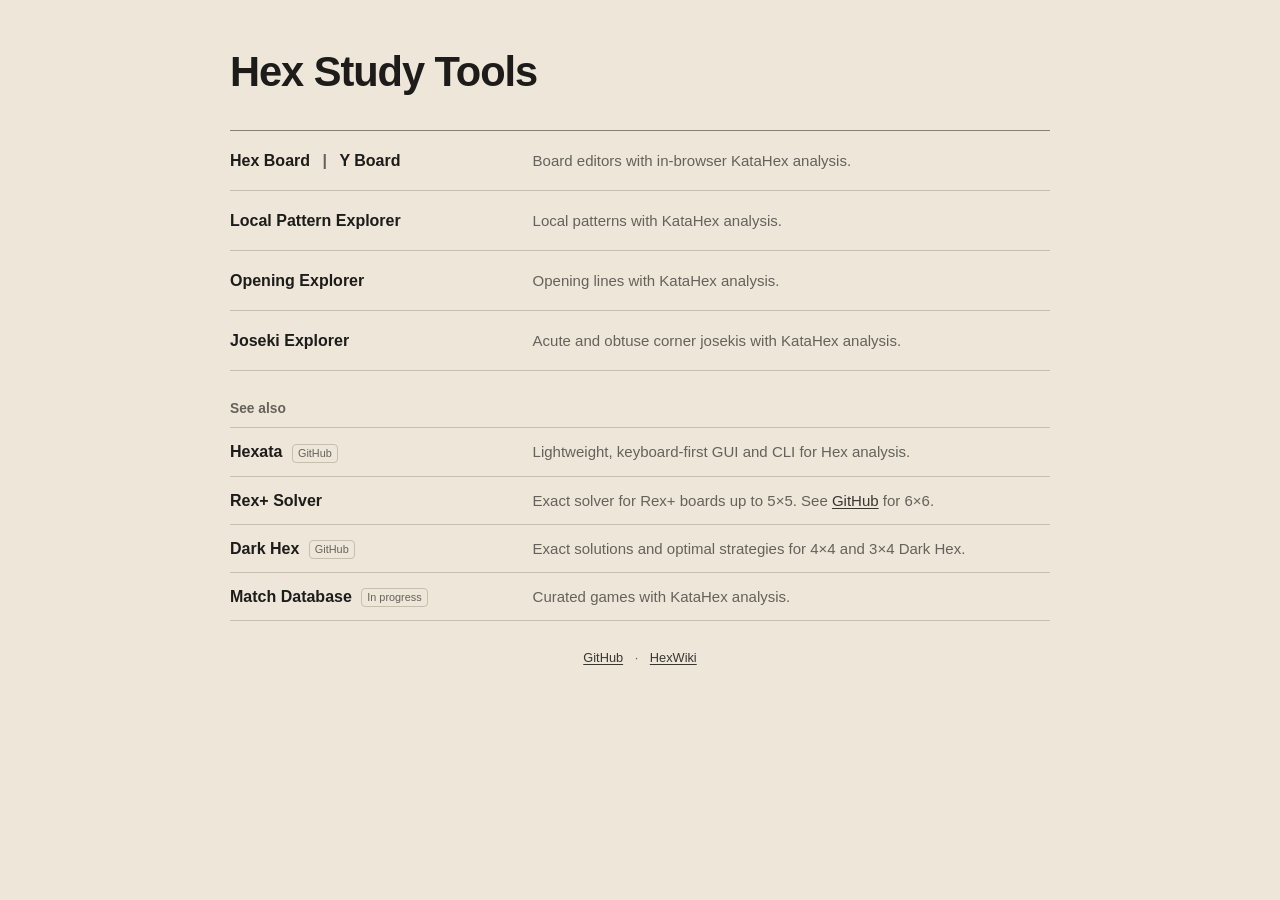
==== docs/index.html @ 9a010f02 "Initial commit" ====
<!doctype html>
<html lang="en">
  <head>
    <meta charset="utf-8">
    <meta name="viewport" content="width=device-width, initial-scale=1">
    <title>Hex Study Tools</title>
    <link rel="icon" href="./favicon.svg" type="image/svg+xml">
    <link rel="stylesheet" href="./styles.css">
  </head>
  <body>
    <main class="page home-page">
      <header class="hero home-hero">
        <h1>Hex Study Tools</h1>
      </header>

      <section class="landing-grid" aria-label="Tools">
        <article class="landing-row">
          <h2 class="editor-inline-links">
            <a href="./hex.html">Hex Board</a>
            <span class="inline-sep" aria-hidden="true">|</span>
            <a href="./y.html">Y Board</a>
          </h2>
          <p class="support-copy">Board editors with in-browser KataHex analysis.</p>
        </article>
        <article class="landing-row">
          <h2><a href="./patterns.html">Local Pattern Explorer</a></h2>
          <p class="support-copy">
            Local patterns with KataHex analysis.
          </p>
        </article>
        <article class="landing-row">
          <h2><a href="./openings.html">Opening Explorer</a></h2>
          <p class="support-copy">
            Opening lines with KataHex analysis.
          </p>
        </article>
        <article class="landing-row">
          <h2><a href="./joseki.html">Joseki Explorer</a></h2>
          <p class="support-copy">
            Acute and obtuse corner josekis with KataHex analysis.
          </p>
        </article>
      </section>

      <aside class="home-related" aria-labelledby="see-also-title">
        <h2 id="see-also-title">See also</h2>
        <article class="landing-row">
          <h3><a href="https://github.com/hexanna1/hexata">Hexata <span class="link-tag">GitHub</span></a></h3>
          <p class="support-copy">
            Lightweight, keyboard-first GUI and CLI for Hex analysis.
          </p>
        </article>
        <article class="landing-row">
          <h3><a href="./rexplus.html">Rex+ Solver</a></h3>
          <p class="support-copy">
            Exact solver for Rex+ boards up to 5×5. See
            <a href="https://github.com/hexanna1/rexplus">GitHub</a> for 6×6.
          </p>
        </article>
        <article class="landing-row">
          <h3><a href="https://github.com/hexanna1/dark-hex">Dark Hex <span class="link-tag">GitHub</span></a></h3>
          <p class="support-copy">
            Exact solutions and optimal strategies for 4×4 and 3×4 Dark Hex.
          </p>
        </article>
        <article class="landing-row">
          <h3><a href="./matches.html">Match Database <span class="link-tag">In progress</span></a></h3>
          <p class="support-copy">
            Curated games with KataHex analysis.
          </p>
        </article>
      </aside>

      <footer class="page-footer">
        <a href="https://github.com/hexanna1">GitHub</a>
        <span class="footer-sep" aria-hidden="true">·</span>
        <a href="https://www.hexwiki.net/index.php/User:Hexanna">HexWiki</a>
      </footer>
    </main>
    <script type="module" src="https://static.cloudflareinsights.com/beacon.min.js" data-cf-beacon='{"token": "e1156a581aca4e9bb358a3655fc3714b"}'></script>
  </body>
</html>
---- docs/styles.css ----
:root {
  --bg: #ede6d9;
  --surface: #f4eee4;
  --surface-hover: #faf6ee;
  --surface-muted: #e9e2d3;
  --line: #c9beac;
  --line-strong: #8b7f6d;
  --ink: #1d1c1a;
  --muted: #66615a;
  --link: #393632;
  --focus: #5f584e;
  --disabled: #aaa397;
  --font-ui: ui-sans-serif, -apple-system, BlinkMacSystemFont, "Segoe UI", sans-serif;
  --font-mono: "SFMono-Regular", Menlo, Consolas, "Liberation Mono", monospace;
  --red: rgb(220, 60, 60);
  --red-text: rgb(194, 47, 47);
  --blue: rgb(40, 100, 220);
  --blue-text: rgb(35, 85, 195);
  --grid-edge: rgb(182, 182, 182);
  --radius: 2px;
}

* {
  box-sizing: border-box;
}

body {
  margin: 0;
  min-height: 100vh;
  color: var(--ink);
  background: var(--bg);
  font-family: var(--font-ui);
  font-size: 15px;
  line-height: 1.45;
}

a {
  color: var(--link);
  text-underline-offset: 0.16em;
}

a:hover {
  color: var(--ink);
}

code,
input,
.move-list,
.study-nav,
.match-select {
  font-family: var(--font-mono);
}

.page {
  width: min(1180px, calc(100% - 32px));
  margin: 0 auto;
  padding: 18px 0 24px;
}

.home-page {
  width: min(820px, calc(100% - 32px));
}

.home-page .page-footer {
  padding-top: 0;
  border-top: 0;
}

.page-footer {
  margin-top: 14px;
  padding-top: 10px;
  border-top: 1px solid var(--line);
  text-align: center;
  color: var(--muted);
  font-size: 0.8rem;
}

.footer-sep {
  margin: 0 8px;
  color: var(--muted);
}

.hero {
  display: flex;
  align-items: baseline;
  gap: 10px;
  margin-bottom: 14px;
  padding-bottom: 10px;
  border-bottom: 1px solid var(--line-strong);
}

.hero h1 {
  margin: 0;
  font-size: 1.2rem;
  font-weight: 600;
  line-height: 1.2;
  letter-spacing: -0.01em;
}

.site-mark {
  color: var(--muted);
  font-family: var(--font-mono);
  font-size: 0.7rem;
  font-weight: 700;
  letter-spacing: 0.09em;
  text-decoration: none;
  text-transform: uppercase;
}

.site-mark:hover {
  color: var(--ink);
}

.header-sep {
  color: var(--line-strong);
}

.home-hero {
  display: block;
  padding: 32px 0 22px;
  border-bottom: 0;
}

.home-hero h1 {
  font-size: clamp(2rem, 4.5vw, 2.6rem);
  font-weight: 600;
  line-height: 1.05;
  letter-spacing: -0.025em;
}

.layout {
  display: grid;
  grid-template-columns: minmax(0, 1.58fr) minmax(280px, 0.74fr);
  gap: 0;
  align-items: stretch;
}

.landing-grid {
  display: grid;
  grid-template-columns: 1fr;
  gap: 0;
  border-top: 1px solid var(--line-strong);
}

.home-related {
  margin: 28px 0;
  color: var(--muted);
}

.home-related h2 {
  margin: 0 0 8px;
  font-size: 0.86rem;
  font-weight: 600;
}

.home-related .landing-row {
  padding: 12px 0;
}

.home-related .landing-row:first-of-type {
  border-top: 1px solid var(--line);
}

.landing-row {
  display: grid;
  grid-template-columns: minmax(180px, 0.7fr) minmax(0, 1.3fr);
  gap: 24px;
  align-items: baseline;
  padding: 18px 0;
  border-bottom: 1px solid var(--line);
}

.landing-row h2,
.landing-row h3 {
  margin: 0;
  font-size: 1rem;
  font-weight: 600;
}

.landing-row h2 a,
.landing-row h3 a {
  color: var(--ink);
  text-decoration: none;
}

.landing-row h2 a:hover,
.landing-row h3 a:hover {
  color: var(--link);
  text-decoration: underline;
}

.landing-row .support-copy {
  margin: 0;
}

.link-tag {
  display: inline-block;
  margin-left: 5px;
  padding: 1px 5px;
  border: 1px solid var(--line);
  border-radius: 4px;
  color: var(--muted);
  font-size: 0.68rem;
  font-weight: 400;
  line-height: 1.4;
  vertical-align: middle;
  white-space: nowrap;
}

.editor-inline-links a {
  display: inline-block;
}

.inline-sep {
  margin: 0 8px;
  color: var(--muted);
}

.board-panel {
  position: relative;
  padding: 0 18px 16px 0;
}

.board-topbar {
  display: flex;
  flex-wrap: wrap;
  justify-content: space-between;
  align-items: center;
  gap: 16px;
  min-height: 45px;
  margin: 0 0 8px;
  padding: 6px 10px 6px 12px;
  border-top: 1px solid var(--line-strong);
  border-bottom: 1px solid var(--line-strong);
  background: var(--surface-muted);
}

.board-controls {
  display: flex;
  flex-wrap: wrap;
  justify-content: flex-end;
  align-items: center;
  gap: 6px;
  margin-left: auto;
}

.analysis-controls {
  display: flex;
  align-items: center;
  gap: 6px;
  margin-left: 8px;
  padding-left: 12px;
  border-left: 1px solid var(--line-strong);
}

.analysis-model-choice {
  max-width: 120px;
  border: 1px solid var(--line-strong);
  border-radius: var(--radius);
  padding: 6px;
  background: var(--surface);
  color: var(--ink);
  font: inherit;
  font-size: 0.82rem;
}

.board-analysis-stage {
  position: relative;
}

.board-analysis-readout {
  position: absolute;
  top: 8px;
  right: 8px;
  max-width: 38%;
  pointer-events: none;
  text-align: right;
}

.y-page .board-analysis-readout {
  top: auto;
  bottom: 8px;
}

.analysis-metrics {
  display: flex;
  flex-direction: column;
  align-items: flex-end;
}

.analysis-settings p,
.board-analysis-readout p {
  margin: 0 0 4px;
  margin-left: auto;
  width: max-content;
  max-width: 100%;
  color: var(--muted);
  font-size: 0.76rem;
  line-height: 1.3;
}

.board-analysis-readout p:empty {
  display: none;
}

.analysis-settings {
  display: flex;
  margin-top: 6px;
  flex-direction: row;
  flex-wrap: wrap;
  align-items: center;
  justify-content: flex-end;
  gap: 6px;
}

.analysis-settings p {
  margin: 0;
}

.analysis-control {
  display: inline-flex;
  align-items: center;
  justify-content: center;
  min-height: 30px;
  padding: 3px 6px;
  border: 0;
  border-radius: 0;
  background: transparent;
  color: var(--link);
  font: inherit;
  font-size: 0.88rem;
  line-height: 1.35;
}

.analysis-control:not(:disabled):hover,
.analysis-control:not(:disabled):focus-visible,
.analysis-control:not(:disabled).is-holding {
  background: var(--surface-muted);
}

#analysis-batch {
  min-width: 52px;
}

.analysis-noise-step {
  min-width: 30px;
  font-family: var(--font-mono);
  touch-action: none;
  -webkit-touch-callout: none;
  -webkit-user-select: none;
  user-select: none;
}

.analysis-control[aria-pressed]::before {
  flex: none;
  width: 8px;
  height: 8px;
  margin-right: 5px;
  border: 1px solid currentColor;
  border-radius: 50%;
  content: "";
}

.analysis-control[aria-pressed="true"]::before {
  background: currentColor;
}

.detail-panel {
  min-width: 0;
  padding: 2px 0 0 18px;
  border-left: 1px solid var(--line-strong);
  display: grid;
  align-content: start;
  gap: 20px;
}

.button-row,
.input-row {
  display: flex;
  gap: 10px;
}

.input-row {
  align-items: center;
  margin-bottom: 8px;
}

.board {
  width: 100%;
  min-height: 560px;
  display: block;
  user-select: none;
}

.joseki-board {
  min-height: 620px;
}

.study-board-wide.y-board,
.study-board-wide.hex-board {
  height: clamp(520px, 68vh, 720px);
  min-height: 520px;
  aspect-ratio: auto;
}

.study-board-wide .cell-text {
  font-size: var(--study-cell-font-size, 12px);
}

.study-board-wide .cell-stack-text {
  font-size: var(--study-stack-font-size, 12px);
}

.study-board-wide .coord-text {
  font-size: var(--study-coord-font-size, 13px);
}

button {
  border: 1px solid var(--line-strong);
  background: var(--surface);
  color: var(--ink);
  border-radius: var(--radius);
  padding: 8px 11px;
  font: inherit;
  font-size: 0.8rem;
  font-weight: 600;
  line-height: 1.2;
  cursor: pointer;
  transition: background-color 100ms ease, border-color 100ms ease, color 100ms ease;
}

button:where(:not(:disabled):not([aria-disabled="true"])):hover {
  background: var(--surface-hover);
  border-color: var(--line-strong);
}

button:disabled {
  cursor: default;
  opacity: 0.45;
}

.board-reset,
.board-end-turn,
.board-random {
  padding: 6px 9px;
}

.board-end-turn[aria-disabled="true"] {
  cursor: default;
  opacity: 0.45;
}

.board-end-turn:not([aria-disabled="true"]) {
  border-color: var(--ink);
  background: var(--ink);
  color: var(--surface);
}

.board-end-turn:not([aria-disabled="true"]):hover {
  border-color: var(--ink);
  background: var(--link);
}

.mode-toggle {
  display: flex;
  gap: 0;
  padding: 0;
  border: 1px solid var(--line-strong);
  border-radius: var(--radius);
  background: var(--surface);
  overflow: hidden;
}

.mode-btn {
  margin: 0;
  padding: 6px 8px;
  border: 0;
  border-right: 1px solid var(--line);
  border-radius: 0;
  background: transparent;
}

.mode-btn:last-of-type {
  border-right: 0;
}

.mode-btn:focus-visible {
  outline-offset: -2px;
}

.mode-btn-compact {
  min-width: 30px;
}

.mode-btn-wide {
  min-width: 64px;
}

.mode-btn.is-active {
  background: var(--ink);
  color: var(--surface);
}

.mode-btn:hover {
  background: var(--surface-muted);
}

.mode-btn.is-active:hover {
  background: var(--ink);
}

.mode-btn.is-active:focus-visible {
  outline-color: var(--surface);
}

.button-row > button.is-active {
  border-color: var(--ink);
  background: var(--ink);
  color: var(--surface);
}

.turn-indicator {
  display: flex;
  align-items: center;
  gap: 7px;
  margin: 0;
  color: var(--ink);
  font-size: 0.8rem;
  font-weight: 600;
}

.turn-indicator::before {
  width: 9px;
  height: 9px;
  border: 1px solid rgba(0, 0, 0, 0.18);
  border-radius: 50%;
  background: var(--line-strong);
  content: "";
}

.turn-indicator.turn-red::before {
  background: var(--red);
}

.turn-indicator.turn-blue::before {
  background: var(--blue);
}

input {
  flex: 1;
  min-width: 0;
  border-radius: var(--radius);
  border: 1px solid var(--line-strong);
  padding: 9px 10px;
  background: var(--surface);
  color: var(--ink);
  font-size: 0.88rem;
}

input:focus-visible,
select:focus-visible,
button:not([aria-disabled="true"]):focus-visible,
a:focus-visible {
  outline: 2px solid var(--focus);
  outline-offset: 2px;
}

.board-size-input {
  flex: 0 0 46px;
  width: 46px;
  text-align: center;
}

.board-size-stepper {
  display: flex;
  align-items: center;
  gap: 6px;
  touch-action: manipulation;
  -webkit-touch-callout: none;
  user-select: none;
}

.field-label {
  display: block;
  margin-bottom: 8px;
  color: var(--muted);
  font-size: 0.82rem;
  font-weight: 600;
}

.detail-section {
  min-width: 0;
  padding: 0 0 20px;
  background: transparent;
  border: 0;
  border-bottom: 1px solid var(--line);
}

.detail-section:last-child {
  border-bottom: 0;
}

.info-section .support-copy {
  font-size: 0.86rem;
  line-height: 1.45;
}

.symmetry-section h2 {
  margin: 0 0 12px;
}

.symmetry-grid {
  display: flex;
  flex-wrap: wrap;
  gap: 6px;
}

.symmetry-btn {
  min-width: 34px;
  padding: 8px 8px;
  font-size: 0.82rem;
}

.detail-section h2 {
  margin: 0 0 8px;
  font-size: 0.86rem;
  font-weight: 600;
}

.detail-inline-row {
  display: flex;
  align-items: center;
  gap: 12px;
}

.detail-inline-row + .detail-inline-row,
.input-row + .detail-inline-row,
.detail-inline-row + .move-list,
.detail-inline-row + .move-list-nav-stack {
  margin-top: 14px;
}

.detail-inline-row > h2 {
  margin: 0;
  flex: 0 0 auto;
}

.detail-inline-row > .button-row {
  flex-wrap: wrap;
}

.opening-size-buttons > button {
  min-width: 34px;
  padding: 8px 8px;
  font-size: 0.82rem;
}

.canonical-row > .copyable-code {
  flex: 1;
  min-width: 0;
}

.canonical-row > .line-load-row {
  flex: 1;
  min-width: 0;
}

.line-load-row {
  display: flex;
  align-items: center;
  gap: 8px;
  min-width: 0;
}

.line-input {
  padding: 10px 12px;
  line-height: 1.35;
}

.line-load-btn {
  flex: 0 0 auto;
  padding: 10px 12px;
}

.canonical-stack {
  display: grid;
  gap: 8px;
}

.joseki-nav {
  gap: 8px;
}

.copyable-code {
  position: relative;
  display: block;
  width: 100%;
  padding: 10px 88px 10px 12px;
  border-radius: var(--radius);
  border: 1px solid var(--line-strong);
  background: var(--surface);
  text-align: left;
  white-space: nowrap;
  overflow: hidden;
  text-overflow: ellipsis;
  font-size: 0.86rem;
  line-height: 1.35;
  cursor: pointer;
  font-family: var(--font-mono);
}

.copyable-code::after {
  position: absolute;
  top: 50%;
  right: 10px;
  padding-left: 10px;
  border-left: 1px solid var(--line);
  background: var(--surface);
  color: var(--muted);
  content: attr(data-copy-label);
  font-family: var(--font-ui);
  font-size: 0.72rem;
  font-weight: 600;
  pointer-events: none;
  transform: translateY(-50%);
}

.copyable-code:hover {
  border-color: var(--line-strong);
  background: var(--surface-hover);
  color: var(--ink);
}

.copyable-code:hover::after {
  background: var(--surface-hover);
}

.match-game-controls {
  width: 100%;
}

.match-select {
  width: 100%;
  min-width: 0;
  border-radius: var(--radius);
  border: 1px solid var(--line-strong);
  padding: 9px 12px;
  background: var(--surface);
  color: var(--ink);
  font-size: 0.9rem;
}

.match-player-row {
  margin-top: 8px;
  margin-bottom: 2px;
}

.match-player-label {
  font-weight: 700;
}

.match-player-label-red {
  color: var(--red-text);
}

.match-player-label-blue {
  color: var(--blue-text);
}

.match-player-name {
  color: var(--ink);
}

.match-player-sep {
  color: var(--muted);
}

.match-graph-section {
  padding: 8px 8px 6px;
}

.eval-graph-wrap {
  position: relative;
}

.analysis-graph-wrap {
  margin-top: 16px;
}

.analysis-eval-graph {
  display: block;
  width: 100%;
  height: 164px;
  cursor: pointer;
}

.analysis-graph-grid,
.analysis-graph-cursor {
  stroke: rgba(110, 89, 70, 0.3);
  stroke-width: 1;
}

.analysis-graph-cursor {
  stroke: var(--muted);
  stroke-dasharray: 3 4;
}

.board-graph-card {
  position: fixed;
  z-index: 10;
  width: min(230px, calc(100vw - 16px));
  box-sizing: border-box;
  padding: 8px;
  border: 1px solid var(--line);
  border-radius: var(--radius);
  background: rgb(246, 241, 232);
  box-shadow: 0 3px 12px rgba(0, 0, 0, 0.15);
  pointer-events: none;
}

.board-graph-card p {
  margin: 0 0 4px;
  font-size: 0.75rem;
}

.board-graph-card svg {
  display: block;
  width: 100%;
  height: 150px;
}

.eval-graph {
  display: block;
  width: 100%;
  height: 264px;
}

.eval-graph-label,
.eval-graph-axis-label {
  fill: var(--muted);
  font-family: var(--font-mono);
  font-size: 12px;
  pointer-events: none;
}

.eval-graph-hit {
  cursor: pointer;
}

.move-list {
  --move-list-ply-width: 2ch;
  display: grid;
  align-content: start;
  gap: 4px;
  margin-top: 10px;
  padding: 8px 6px 8px 0;
  border-top: 1px solid var(--line);
  border-bottom: 1px solid var(--line);
  min-height: 9.6em;
  max-height: 9.6em;
  overflow: auto;
  font-size: 0.88rem;
  line-height: 1.35;
}

.move-list-nav-stack > .move-list {
  margin-top: 0;
}

.match-player-row + .move-list-nav-stack {
  margin-top: 10px;
}

.y-page .move-list,
.hex-page .move-list {
  min-height: calc((1.35em * 15) + (4px * 14));
  max-height: calc((1.35em * 15) + (4px * 14));
}

@media (min-width: 981px) {
  .y-page .move-list,
  .hex-page .move-list {
    min-height: calc((1.35em * 8) + (4px * 7));
    max-height: calc((1.35em * 8) + (4px * 7));
  }
}

.move-list-row {
  display: grid;
  grid-template-columns: var(--move-list-ply-width) 1fr 1fr;
  column-gap: 10px;
  align-items: baseline;
}

.move-list-branch-row {
  grid-template-columns: var(--move-list-ply-width) minmax(0, 1fr);
  align-items: start;
  min-width: max-content;
}

.move-list-ply {
  color: var(--ink);
  font-weight: 600;
  text-align: right;
  user-select: none;
}

.move-list-move {
  min-width: 0;
}

.move-list-link {
  display: inline-block;
  text-align: left;
  font: inherit;
  cursor: pointer;
  user-select: none;
}

.move-list-link:hover {
  text-decoration: underline;
}

.move-list-link:focus-visible {
  outline: 1px solid var(--link);
  outline-offset: 2px;
}

.move-list-branch-track {
  position: relative;
  display: block;
  min-height: 1.35em;
}

.move-list-branch-cell {
  position: absolute;
  top: 0;
}

.move-list-current {
  font-weight: 700;
  text-decoration: underline;
  text-underline-offset: 2px;
}

.move-list-red {
  color: var(--red-text);
}

.move-list-blue {
  color: var(--blue-text);
}

.move-list-future {
  color: rgb(132, 132, 132);
}

.study-nav {
  display: flex;
  align-items: center;
  justify-content: space-between;
  gap: 8px;
  padding-top: 5px;
  color: var(--muted);
  font-size: 0.88rem;
  line-height: 1.35;
  touch-action: none;
  -webkit-touch-callout: none;
  user-select: none;
}

.study-nav-group {
  display: flex;
  align-items: center;
  gap: 0;
  min-width: 0;
}

.study-nav-secondary-group {
  margin-left: auto;
}

.study-nav-btn {
  appearance: none;
  min-width: 36px;
  min-height: 36px;
  padding: 4px 0;
  border: 0;
  border-radius: 0;
  background: transparent;
  color: var(--link);
  font: inherit;
  line-height: inherit;
  text-align: center;
  cursor: pointer;
  -webkit-touch-callout: none;
  -webkit-user-select: none;
  user-select: none;
}

.move-pass-btn {
  font-family: var(--font-ui);
}

.study-nav-btn:not([aria-disabled="true"]):hover,
.study-nav-btn:not([aria-disabled="true"]):focus-visible,
.study-nav-btn:not([aria-disabled="true"]).is-holding {
  background: var(--surface-muted);
  text-decoration: none;
}

.study-nav-btn:not([aria-disabled="true"]):focus-visible {
  outline: 1px solid var(--focus);
  outline-offset: 2px;
}

.study-nav-btn[aria-disabled="true"] {
  background: transparent;
  color: var(--disabled);
  cursor: default;
  text-decoration: none;
}

.shortcut-hint {
  margin-top: 6px;
}

.shortcut-hint kbd {
  font: inherit;
  padding: 0 2px;
  border-radius: 4px;
  border: 1px solid var(--line);
  background: var(--surface);
  color: inherit;
}

.shortcut-help-link {
  appearance: none;
  border: 0;
  padding: 0;
  background: none;
  color: inherit;
  font: inherit;
  cursor: pointer;
  text-decoration: underline;
  text-underline-offset: 0.14em;
}

.shortcut-help-link:hover {
  background: none;
}

.shortcut-help-popover {
  position: fixed;
  inset: auto;
  width: min(430px, calc(100vw - 24px));
  max-height: min(70vh, 560px);
  margin: 0;
  padding: 12px 14px 14px;
  overflow: auto;
  border: 1px solid var(--line-strong);
  border-radius: var(--radius);
  background: var(--surface);
  color: var(--ink);
  box-shadow: 0 14px 36px rgba(32, 34, 31, 0.16);
  font-size: 0.84rem;
  line-height: 1.35;
}

.shortcut-help-popover h2 {
  margin: 0 0 6px;
  font-size: 1rem;
}

.shortcut-help-section + .shortcut-help-section {
  margin-top: 10px;
}

.shortcut-help-section h3 {
  margin: 0 0 4px;
  color: var(--muted);
  font-size: 0.82rem;
}

.shortcut-help-line {
  display: flex;
  flex-wrap: wrap;
  gap: 3px 14px;
  margin: 0;
  color: var(--muted);
  font-family: var(--font-mono);
}

.shortcut-help-line + .shortcut-help-line {
  margin-top: 3px;
}

.shortcut-help-pair {
  white-space: nowrap;
}

.shortcut-help-pair kbd {
  font: inherit;
  padding: 0 2px;
  border-radius: 4px;
  border: 1px solid var(--line);
  background: var(--bg);
  color: inherit;
}

/* Shortcut hints are keyboard-oriented; hide them entirely on touch-first layouts. */
@media (hover: none) and (pointer: coarse) {
  .shortcut-hint {
    display: none;
  }
}

.support-copy {
  margin: 10px 0 0;
  color: var(--muted);
  line-height: 1.45;
  min-height: 1.2em;
}

.meta-copy {
  margin: 8px 0 0;
  color: var(--muted);
  font-size: 0.82rem;
  line-height: 1.35;
  min-height: 1.1em;
}

#line-status:empty {
  display: none;
}

.method-details {
  margin-top: 12px;
  padding-top: 9px;
  border-top: 1px solid var(--line);
  color: var(--muted);
  font-size: 0.82rem;
}

.method-details summary {
  color: var(--link);
  cursor: pointer;
  font-weight: 600;
}

.method-details .support-copy {
  font-size: inherit;
}

.visually-hidden {
  position: absolute;
  width: 1px;
  height: 1px;
  padding: 0;
  margin: -1px;
  overflow: hidden;
  clip-path: inset(50%);
  white-space: nowrap;
  border: 0;
}

.board-hex {
  stroke-width: 0.75;
}

.board-hex-face {
  pointer-events: none;
}

.board-hover-hit {
  fill: transparent;
  stroke: none;
  pointer-events: all;
}

.board-hover-hit.clickable {
  cursor: pointer;
}

.board-hover-hit.board-drag-hit {
  cursor: grab;
}

.board.dragging,
.board.dragging .board-hover-hit.clickable,
.board.dragging .board-hover-hit.board-drag-hit {
  cursor: grabbing;
}

@media (hover: hover) {
  .board-analysis-readout p {
    pointer-events: auto;
    cursor: default;
  }

  .board-hover-hit.hoverable:hover {
    fill: var(--hover-fill, transparent);
  }

  .board-hover-hit.hoverable:hover + .board-hex-face {
    stroke: var(--hover-outline, var(--grid-edge));
    stroke-width: 1.6;
  }
}

.board-hex.candidate {
  stroke: none;
}

.board-hex.candidate.candidate-prior {
  stroke: var(--grid-edge);
}

.board-hex.branch-mainline,
.board-hex.branch-variation {
  stroke-linejoin: round;
}

.board-hex.side-action,
.board-hex.tenuki {
  stroke-width: 0.95;
}

.board-hex.drag-source {
  opacity: 0.5;
}

.board-ghost {
  pointer-events: none;
  opacity: 0.5;
}

.board-pv-ghost,
.board-pv-label {
  pointer-events: none;
}

.board-pv-label {
  fill: rgb(250, 250, 250);
  font-size: 12px;
  font-weight: 700;
  text-anchor: middle;
  dominant-baseline: middle;
}

.cell-text,
.cell-stack-text {
  fill: #111111;
  font-size: 12px;
  text-anchor: middle;
  dominant-baseline: middle;
  pointer-events: none;
}

.last-move-dot {
  pointer-events: none;
}

.coord-text {
  fill: var(--muted);
  font-size: 13px;
  font-weight: 700;
  text-anchor: middle;
  dominant-baseline: middle;
  pointer-events: none;
}

.tenuki-text {
  font-size: 12px;
}

.side-action-label,
.tenuki-label {
  fill: var(--muted);
  font-size: 14px;
  font-weight: 700;
  text-anchor: middle;
  dominant-baseline: middle;
  pointer-events: none;
}

@media (max-width: 980px) {
  .layout {
    grid-template-columns: minmax(0, 1fr);
  }

  .detail-panel {
    padding: 18px 0 0;
    border-top: 1px solid var(--line);
    border-left: 0;
  }

  .board-panel {
    min-width: 0;
    padding-right: 0;
  }

  .board {
    min-height: 0;
  }

  .study-board-wide.y-board,
  .study-board-wide.hex-board {
    height: auto;
    min-height: 0;
  }

  .eval-graph {
    aspect-ratio: 320 / 264;
    height: auto;
  }

  .match-detail-panel {
    width: 100%;
    justify-self: stretch;
  }

  .match-graph-section {
    width: min(336px, 100%);
  }

  .move-list-nav-stack {
    display: flex;
    flex-direction: column;
  }

  .move-list-nav-stack > .study-nav {
    order: 1;
    padding-top: 0;
    padding-bottom: 4px;
  }

  .move-list-nav-stack > .move-list {
    order: 2;
  }
}

@media (max-width: 620px), (hover: none) and (pointer: coarse) {
  .board-analysis-readout {
    position: static;
    max-width: none;
    display: flex;
    flex-direction: column;
    align-items: stretch;
    margin-top: 6px;
    pointer-events: auto;
  }

  .board-analysis-readout p {
    margin-left: 0;
    width: auto;
  }

  .analysis-metrics {
    order: 0;
    flex-direction: row;
    flex-wrap: wrap;
    justify-content: flex-end;
    column-gap: 10px;
  }
}

@media (min-width: 981px) {
  .study-page-wide {
    width: min(1500px, calc(100% - 24px));
  }

  .study-layout-wide {
    grid-template-columns: minmax(0, 1fr) minmax(300px, 332px);
    align-items: stretch;
  }

  .study-detail-panel-wide {
    width: min(332px, 100%);
    justify-self: end;
    align-self: stretch;
  }

  .study-board-wide {
    aspect-ratio: 1.72 / 1;
    min-height: 560px;
  }

  .match-page {
    width: min(1520px, calc(100% - 24px));
  }

  .match-layout {
    grid-template-columns: minmax(0, 1fr) minmax(320px, 360px);
  }

  .match-detail-panel {
    width: min(360px, 100%);
  }
}

@media (max-width: 620px) {
  .page,
  .home-page {
    width: min(100% - 20px, 1180px);
    padding-top: 10px;
  }

  .hero {
    flex-wrap: wrap;
    row-gap: 4px;
  }

  .home-hero {
    padding: 28px 0 18px;
  }

  .landing-row {
    display: block;
    padding: 15px 0;
  }

  .landing-row h2,
  .landing-row h3 {
    margin-bottom: 5px;
  }

  .board-panel {
    padding-bottom: 8px;
  }

  .board-controls {
    gap: 5px;
  }

  .hex-page .study-nav,
  .y-page .study-nav {
    flex-wrap: wrap;
  }
}

.rex-board-status {
  display: flex;
  align-items: center;
  flex-wrap: wrap;
  gap: 16px;
}

.rex-result {
  margin: 0;
  color: var(--muted);
  font-size: 0.8rem;
  font-weight: 600;
}

.rex-result-red {
  color: var(--red-text);
}

.rex-result-blue {
  color: var(--blue-text);
}

.rex-move-list-row {
  grid-template-columns: var(--move-list-ply-width) minmax(0, 1fr);
  align-items: start;
}

.rex-turn-moves {
  display: flex;
  flex-wrap: wrap;
  gap: 5px;
  min-width: 0;
}

.rex-suggestions-panel {
  display: flex;
  align-items: flex-start;
  justify-content: flex-end;
  gap: 12px;
  margin-top: 10px;
  min-width: 0;
}

.rex-suggestions-panel[hidden] {
  display: none;
}

.rex-suggestions-panel h2 {
  flex: none;
  margin: 0;
  font-size: 0.86rem;
  line-height: 30px;
  text-align: right;
}

.rex-suggestions {
  display: flex;
  flex-wrap: wrap;
  align-items: center;
  justify-content: flex-end;
  gap: 2px 6px;
  flex: 0 1 auto;
  min-width: 0;
}

.rex-suggestions > button {
  flex: none;
  max-width: 100%;
  font-family: var(--font-mono);
  white-space: normal;
}

.rex-suggestion-red {
  color: var(--red-text);
}

.rex-suggestion-blue {
  color: var(--blue-text);
}

@media (max-width: 620px) {
  .rex-suggestions-panel {
    display: block;
  }

  .rex-suggestions-panel h2 {
    line-height: 1.35;
  }
}

.rex-cell-hit:focus-visible {
  outline: none;
}

.rex-cell-hit:focus-visible + .board-hex-face {
  stroke: var(--focus);
  stroke-width: 2px;
}
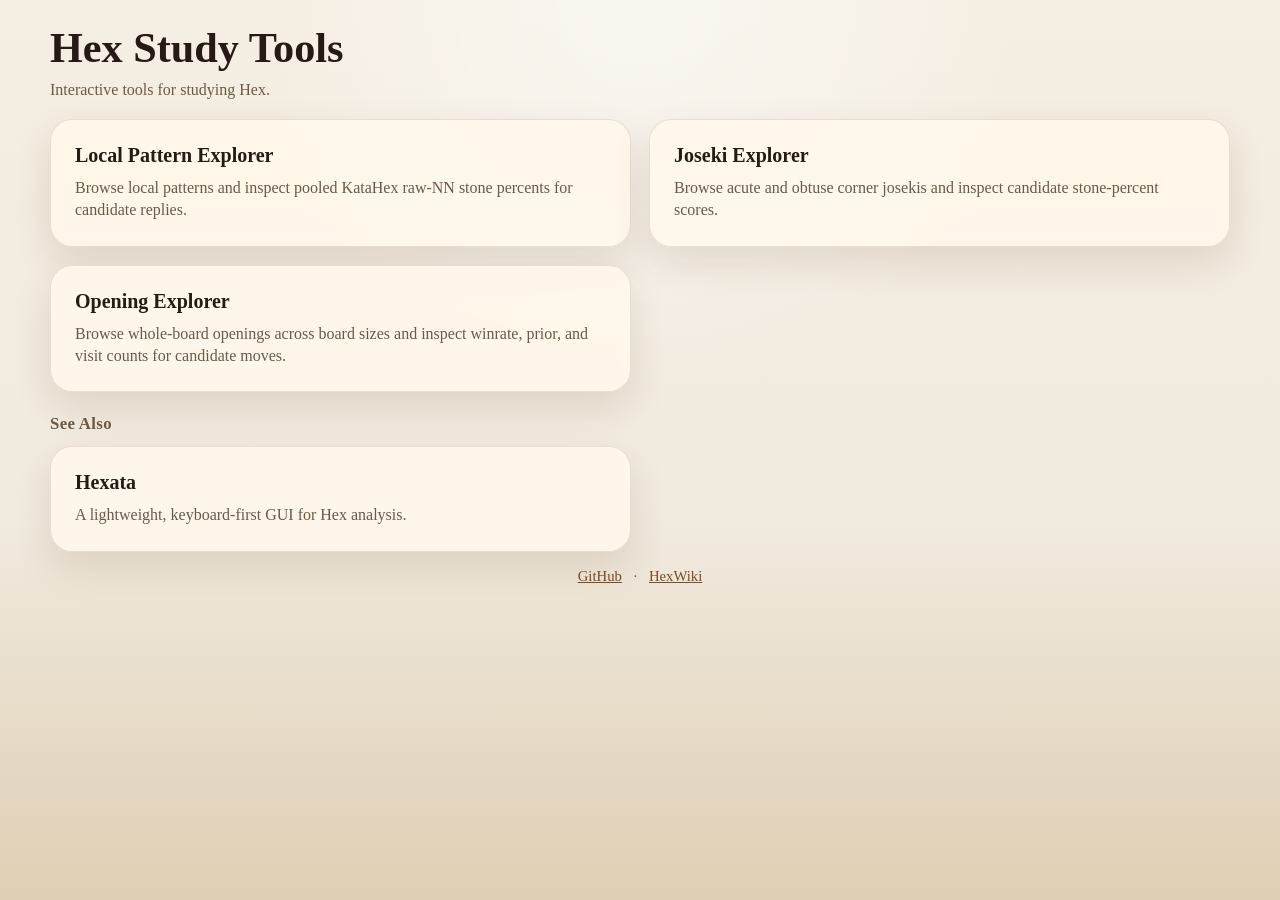
==== commit 9f305d17: "Initial commit" ====
--- a/docs/index.html
+++ b/docs/index.html
@@ -4,79 +4,55 @@
     <meta charset="utf-8">
     <meta name="viewport" content="width=device-width, initial-scale=1">
     <title>Hex Study Tools</title>
-    <link rel="icon" href="./favicon.svg" type="image/svg+xml">
     <link rel="stylesheet" href="./styles.css">
   </head>
   <body>
-    <main class="page home-page">
-      <header class="hero home-hero">
+    <main class="page">
+      <header class="hero">
         <h1>Hex Study Tools</h1>
+        <p class="card-copy hero-copy">
+          Interactive tools for studying Hex.
+        </p>
       </header>
 
-      <section class="landing-grid" aria-label="Tools">
-        <article class="landing-row">
-          <h2 class="editor-inline-links">
-            <a href="./hex.html">Hex Board</a>
-            <span class="inline-sep" aria-hidden="true">|</span>
-            <a href="./y.html">Y Board</a>
-          </h2>
-          <p class="support-copy">Board editors with in-browser KataHex analysis.</p>
-        </article>
-        <article class="landing-row">
-          <h2><a href="./patterns.html">Local Pattern Explorer</a></h2>
-          <p class="support-copy">
-            Local patterns with KataHex analysis.
+      <section class="landing-grid">
+        <a class="landing-card panel" href="./patterns.html">
+          <h2>Local Pattern Explorer</h2>
+          <p class="card-copy">
+            Browse local patterns and inspect pooled KataHex raw-NN stone percents for candidate replies.
           </p>
-        </article>
-        <article class="landing-row">
-          <h2><a href="./openings.html">Opening Explorer</a></h2>
-          <p class="support-copy">
-            Opening lines with KataHex analysis.
+        </a>
+        <a class="landing-card panel" href="./joseki.html">
+          <h2>Joseki Explorer</h2>
+          <p class="card-copy">
+            Browse acute and obtuse corner josekis and inspect candidate stone-percent scores.
           </p>
-        </article>
-        <article class="landing-row">
-          <h2><a href="./joseki.html">Joseki Explorer</a></h2>
-          <p class="support-copy">
-            Acute and obtuse corner josekis with KataHex analysis.
+        </a>
+        <a class="landing-card panel" href="./openings.html">
+          <h2>Opening Explorer</h2>
+          <p class="card-copy">
+            Browse whole-board openings across board sizes and inspect winrate, prior, and visit counts for candidate moves.
           </p>
-        </article>
+        </a>
       </section>
 
-      <aside class="home-related" aria-labelledby="see-also-title">
-        <h2 id="see-also-title">See also</h2>
-        <article class="landing-row">
-          <h3><a href="https://github.com/hexanna1/hexata">Hexata <span class="link-tag">GitHub</span></a></h3>
-          <p class="support-copy">
-            Lightweight, keyboard-first GUI and CLI for Hex analysis.
-          </p>
-        </article>
-        <article class="landing-row">
-          <h3><a href="./rexplus.html">Rex+ Solver</a></h3>
-          <p class="support-copy">
-            Exact solver for Rex+ boards up to 5×5. See
-            <a href="https://github.com/hexanna1/rexplus">GitHub</a> for 6×6.
-          </p>
-        </article>
-        <article class="landing-row">
-          <h3><a href="https://github.com/hexanna1/dark-hex">Dark Hex <span class="link-tag">GitHub</span></a></h3>
-          <p class="support-copy">
-            Exact solutions and optimal strategies for 4×4 and 3×4 Dark Hex.
-          </p>
-        </article>
-        <article class="landing-row">
-          <h3><a href="./matches.html">Match Database <span class="link-tag">In progress</span></a></h3>
-          <p class="support-copy">
-            Curated games with KataHex analysis.
-          </p>
-        </article>
-      </aside>
+      <section class="related-section">
+        <h2 class="landing-section-title">See Also</h2>
+        <section class="related-grid">
+          <a class="landing-card panel" href="https://github.com/hexanna1/hexata">
+            <h2>Hexata</h2>
+            <p class="card-copy">
+              A lightweight, keyboard-first GUI for Hex analysis.
+            </p>
+          </a>
+        </section>
+      </section>
 
       <footer class="page-footer">
-        <a href="https://github.com/hexanna1">GitHub</a>
-        <span class="footer-sep" aria-hidden="true">·</span>
+        <a href="https://github.com/hexanna1/hex-study">GitHub</a>
+        <span class="footer-sep">·</span>
         <a href="https://www.hexwiki.net/index.php/User:Hexanna">HexWiki</a>
       </footer>
     </main>
-    <script type="module" src="https://static.cloudflareinsights.com/beacon.min.js" data-cf-beacon='{"token": "e1156a581aca4e9bb358a3655fc3714b"}'></script>
   </body>
 </html>
--- a/docs/styles.css
+++ b/docs/styles.css
@@ -1,23 +1,18 @@
 :root {
-  --bg: #ede6d9;
-  --surface: #f4eee4;
-  --surface-hover: #faf6ee;
-  --surface-muted: #e9e2d3;
-  --line: #c9beac;
-  --line-strong: #8b7f6d;
-  --ink: #1d1c1a;
-  --muted: #66615a;
-  --link: #393632;
-  --focus: #5f584e;
-  --disabled: #aaa397;
-  --font-ui: ui-sans-serif, -apple-system, BlinkMacSystemFont, "Segoe UI", sans-serif;
-  --font-mono: "SFMono-Regular", Menlo, Consolas, "Liberation Mono", monospace;
+  --bg: #f1eadf;
+  --bg-deep: #dfcfb4;
+  --panel: rgba(255, 248, 236, 0.9);
+  --panel-border: rgba(102, 73, 36, 0.14);
+  --ink: #261b14;
+  --muted: #6e5946;
   --red: rgb(220, 60, 60);
-  --red-text: rgb(194, 47, 47);
   --blue: rgb(40, 100, 220);
-  --blue-text: rgb(35, 85, 195);
+  --off-white: rgb(246, 241, 232);
   --grid-edge: rgb(182, 182, 182);
-  --radius: 2px;
+  --candidate-low: rgb(244, 232, 250);
+  --candidate-high: rgb(170, 125, 210);
+  --shadow: 0 16px 38px rgba(79, 48, 17, 0.12);
+  --radius: 22px;
 }
 
 * {
@@ -28,51 +23,42 @@
   margin: 0;
   min-height: 100vh;
   color: var(--ink);
-  background: var(--bg);
-  font-family: var(--font-ui);
-  font-size: 15px;
-  line-height: 1.45;
+  background:
+    radial-gradient(circle at top, rgba(255, 255, 255, 0.55), transparent 36%),
+    linear-gradient(180deg, #f5eee2 0%, var(--bg) 58%, var(--bg-deep) 100%);
+  font-family: "Iowan Old Style", "Palatino Linotype", "Book Antiqua", Georgia, serif;
 }
 
 a {
-  color: var(--link);
-  text-underline-offset: 0.16em;
+  color: #7d4b24;
 }
 
 a:hover {
-  color: var(--ink);
+  color: #5f3717;
 }
 
 code,
 input,
-.move-list,
-.study-nav,
-.match-select {
-  font-family: var(--font-mono);
+button,
+.entry-list {
+  font-family: "SFMono-Regular", Menlo, Consolas, "Liberation Mono", monospace;
 }
 
 .page {
-  width: min(1180px, calc(100% - 32px));
+  width: min(1180px, calc(100% - 28px));
   margin: 0 auto;
-  padding: 18px 0 24px;
-}
-
-.home-page {
-  width: min(820px, calc(100% - 32px));
-}
-
-.home-page .page-footer {
-  padding-top: 0;
-  border-top: 0;
+  padding: 28px 0;
+}
+
+.opening-page {
+  width: min(1500px, calc(100% - 24px));
 }
 
 .page-footer {
-  margin-top: 14px;
-  padding-top: 10px;
-  border-top: 1px solid var(--line);
+  margin-top: 16px;
   text-align: center;
   color: var(--muted);
-  font-size: 0.8rem;
+  font-size: 0.92rem;
 }
 
 .footer-sep {
@@ -81,297 +67,135 @@
 }
 
 .hero {
-  display: flex;
-  align-items: baseline;
-  gap: 10px;
-  margin-bottom: 14px;
-  padding-bottom: 10px;
-  border-bottom: 1px solid var(--line-strong);
+  margin-bottom: 18px;
 }
 
 .hero h1 {
   margin: 0;
-  font-size: 1.2rem;
-  font-weight: 600;
-  line-height: 1.2;
-  letter-spacing: -0.01em;
-}
-
-.site-mark {
+  font-size: clamp(1.8rem, 3.3vw, 2.8rem);
+  line-height: 0.96;
+}
+
+.hero-copy {
+  margin: 10px 0 0;
+  max-width: 44rem;
+}
+
+.layout {
+  display: grid;
+  grid-template-columns: minmax(0, 1.58fr) minmax(280px, 0.74fr);
+  gap: 18px;
+  align-items: stretch;
+}
+
+.opening-layout {
+  grid-template-columns: minmax(0, 1fr) minmax(300px, 332px);
+  align-items: stretch;
+}
+
+.landing-grid {
+  display: grid;
+  grid-template-columns: repeat(2, minmax(0, 1fr));
+  gap: 18px;
+}
+
+.related-section {
+  margin-top: 22px;
+}
+
+.landing-section-title {
+  margin: 0 0 12px;
+  font-size: 1.05rem;
   color: var(--muted);
-  font-family: var(--font-mono);
-  font-size: 0.7rem;
-  font-weight: 700;
-  letter-spacing: 0.09em;
+  letter-spacing: 0.02em;
+}
+
+.related-grid {
+  display: grid;
+  grid-template-columns: repeat(2, minmax(0, 1fr));
+  gap: 18px;
+}
+
+.landing-card {
+  display: block;
+  padding: 24px;
   text-decoration: none;
-  text-transform: uppercase;
-}
-
-.site-mark:hover {
-  color: var(--ink);
-}
-
-.header-sep {
-  color: var(--line-strong);
-}
-
-.home-hero {
-  display: block;
-  padding: 32px 0 22px;
-  border-bottom: 0;
-}
-
-.home-hero h1 {
-  font-size: clamp(2rem, 4.5vw, 2.6rem);
-  font-weight: 600;
-  line-height: 1.05;
-  letter-spacing: -0.025em;
-}
-
-.layout {
-  display: grid;
-  grid-template-columns: minmax(0, 1.58fr) minmax(280px, 0.74fr);
-  gap: 0;
-  align-items: stretch;
-}
-
-.landing-grid {
-  display: grid;
-  grid-template-columns: 1fr;
-  gap: 0;
-  border-top: 1px solid var(--line-strong);
-}
-
-.home-related {
-  margin: 28px 0;
-  color: var(--muted);
-}
-
-.home-related h2 {
-  margin: 0 0 8px;
-  font-size: 0.86rem;
-  font-weight: 600;
-}
-
-.home-related .landing-row {
-  padding: 12px 0;
-}
-
-.home-related .landing-row:first-of-type {
-  border-top: 1px solid var(--line);
-}
-
-.landing-row {
-  display: grid;
-  grid-template-columns: minmax(180px, 0.7fr) minmax(0, 1.3fr);
-  gap: 24px;
-  align-items: baseline;
-  padding: 18px 0;
-  border-bottom: 1px solid var(--line);
-}
-
-.landing-row h2,
-.landing-row h3 {
+  color: inherit;
+}
+
+.landing-card h2 {
+  margin: 0 0 10px;
+  font-size: 1.25rem;
+}
+
+.landing-card .card-copy {
   margin: 0;
-  font-size: 1rem;
-  font-weight: 600;
-}
-
-.landing-row h2 a,
-.landing-row h3 a {
-  color: var(--ink);
-  text-decoration: none;
-}
-
-.landing-row h2 a:hover,
-.landing-row h3 a:hover {
-  color: var(--link);
-  text-decoration: underline;
-}
-
-.landing-row .support-copy {
-  margin: 0;
-}
-
-.link-tag {
-  display: inline-block;
-  margin-left: 5px;
-  padding: 1px 5px;
-  border: 1px solid var(--line);
-  border-radius: 4px;
-  color: var(--muted);
-  font-size: 0.68rem;
-  font-weight: 400;
-  line-height: 1.4;
-  vertical-align: middle;
-  white-space: nowrap;
-}
-
-.editor-inline-links a {
-  display: inline-block;
-}
-
-.inline-sep {
-  margin: 0 8px;
-  color: var(--muted);
+}
+
+.landing-card:hover {
+  transform: translateY(-2px);
+}
+
+.panel {
+  background: var(--panel);
+  border: 1px solid var(--panel-border);
+  border-radius: var(--radius);
+  box-shadow: var(--shadow);
+  backdrop-filter: blur(6px);
 }
 
 .board-panel {
   position: relative;
-  padding: 0 18px 16px 0;
+  padding: 18px;
+  background:
+    linear-gradient(180deg, rgba(255, 255, 255, 0.82), rgba(246, 237, 221, 0.82)),
+    repeating-linear-gradient(
+      -45deg,
+      rgba(173, 126, 69, 0.04) 0,
+      rgba(173, 126, 69, 0.04) 10px,
+      rgba(255, 255, 255, 0.02) 10px,
+      rgba(255, 255, 255, 0.02) 20px
+    );
+}
+
+.opening-board-panel {
+  padding-top: 54px;
 }
 
 .board-topbar {
+  position: absolute;
+  top: 30px;
+  left: 18px;
+  right: 18px;
+  z-index: 3;
   display: flex;
-  flex-wrap: wrap;
   justify-content: space-between;
-  align-items: center;
+  align-items: flex-start;
   gap: 16px;
-  min-height: 45px;
-  margin: 0 0 8px;
-  padding: 6px 10px 6px 12px;
-  border-top: 1px solid var(--line-strong);
-  border-bottom: 1px solid var(--line-strong);
-  background: var(--surface-muted);
+  pointer-events: none;
+}
+
+.board-topbar > * {
+  pointer-events: auto;
 }
 
 .board-controls {
-  display: flex;
-  flex-wrap: wrap;
-  justify-content: flex-end;
-  align-items: center;
-  gap: 6px;
-  margin-left: auto;
-}
-
-.analysis-controls {
-  display: flex;
-  align-items: center;
-  gap: 6px;
-  margin-left: 8px;
-  padding-left: 12px;
-  border-left: 1px solid var(--line-strong);
-}
-
-.analysis-model-choice {
-  max-width: 120px;
-  border: 1px solid var(--line-strong);
-  border-radius: var(--radius);
-  padding: 6px;
-  background: var(--surface);
-  color: var(--ink);
-  font: inherit;
-  font-size: 0.82rem;
-}
-
-.board-analysis-stage {
-  position: relative;
-}
-
-.board-analysis-readout {
-  position: absolute;
-  top: 8px;
-  right: 8px;
-  max-width: 38%;
-  pointer-events: none;
-  text-align: right;
-}
-
-.y-page .board-analysis-readout {
-  top: auto;
-  bottom: 8px;
-}
-
-.analysis-metrics {
-  display: flex;
-  flex-direction: column;
-  align-items: flex-end;
-}
-
-.analysis-settings p,
-.board-analysis-readout p {
-  margin: 0 0 4px;
-  margin-left: auto;
-  width: max-content;
-  max-width: 100%;
-  color: var(--muted);
-  font-size: 0.76rem;
-  line-height: 1.3;
-}
-
-.board-analysis-readout p:empty {
-  display: none;
-}
-
-.analysis-settings {
-  display: flex;
-  margin-top: 6px;
-  flex-direction: row;
-  flex-wrap: wrap;
-  align-items: center;
-  justify-content: flex-end;
-  gap: 6px;
-}
-
-.analysis-settings p {
-  margin: 0;
-}
-
-.analysis-control {
-  display: inline-flex;
-  align-items: center;
-  justify-content: center;
-  min-height: 30px;
-  padding: 3px 6px;
-  border: 0;
-  border-radius: 0;
-  background: transparent;
-  color: var(--link);
-  font: inherit;
-  font-size: 0.88rem;
-  line-height: 1.35;
-}
-
-.analysis-control:not(:disabled):hover,
-.analysis-control:not(:disabled):focus-visible,
-.analysis-control:not(:disabled).is-holding {
-  background: var(--surface-muted);
-}
-
-#analysis-batch {
-  min-width: 52px;
-}
-
-.analysis-noise-step {
-  min-width: 30px;
-  font-family: var(--font-mono);
-  touch-action: none;
-  -webkit-touch-callout: none;
-  -webkit-user-select: none;
-  user-select: none;
-}
-
-.analysis-control[aria-pressed]::before {
-  flex: none;
-  width: 8px;
-  height: 8px;
-  margin-right: 5px;
-  border: 1px solid currentColor;
-  border-radius: 50%;
-  content: "";
-}
-
-.analysis-control[aria-pressed="true"]::before {
-  background: currentColor;
+  display: grid;
+  justify-items: end;
+  gap: 8px;
 }
 
 .detail-panel {
   min-width: 0;
-  padding: 2px 0 0 18px;
-  border-left: 1px solid var(--line-strong);
-  display: grid;
-  align-content: start;
-  gap: 20px;
+  padding: 14px;
+  display: grid;
+  gap: 14px;
+}
+
+.opening-detail-panel {
+  width: min(332px, 100%);
+  justify-self: end;
+  align-self: stretch;
 }
 
 .button-row,
@@ -396,235 +220,155 @@
   min-height: 620px;
 }
 
-.study-board-wide.y-board,
-.study-board-wide.hex-board {
-  height: clamp(520px, 68vh, 720px);
-  min-height: 520px;
-  aspect-ratio: auto;
-}
-
-.study-board-wide .cell-text {
-  font-size: var(--study-cell-font-size, 12px);
-}
-
-.study-board-wide .cell-stack-text {
-  font-size: var(--study-stack-font-size, 12px);
-}
-
-.study-board-wide .coord-text {
-  font-size: var(--study-coord-font-size, 13px);
+.opening-board {
+  aspect-ratio: 1.72 / 1;
+  min-height: 560px;
+}
+
+.opening-board .cell-text {
+  font-size: var(--opening-cell-font-size, 12px);
+}
+
+.opening-board .cell-stack-text {
+  font-size: var(--opening-stack-font-size, 12px);
+}
+
+.opening-board .coord-text {
+  font-size: var(--opening-coord-font-size, 13px);
 }
 
 button {
-  border: 1px solid var(--line-strong);
-  background: var(--surface);
+  border: 1px solid rgba(78, 49, 25, 0.18);
+  background: linear-gradient(180deg, #fff7ea 0%, #f0dcc0 100%);
   color: var(--ink);
-  border-radius: var(--radius);
-  padding: 8px 11px;
-  font: inherit;
-  font-size: 0.8rem;
-  font-weight: 600;
-  line-height: 1.2;
+  border-radius: 999px;
+  padding: 10px 14px;
+  font-size: 0.88rem;
   cursor: pointer;
-  transition: background-color 100ms ease, border-color 100ms ease, color 100ms ease;
-}
-
-button:where(:not(:disabled):not([aria-disabled="true"])):hover {
-  background: var(--surface-hover);
-  border-color: var(--line-strong);
+  transition: transform 120ms ease, box-shadow 120ms ease;
+}
+
+button:hover {
+  transform: translateY(-1px);
+  box-shadow: 0 8px 20px rgba(108, 67, 24, 0.16);
 }
 
 button:disabled {
   cursor: default;
-  opacity: 0.45;
+  opacity: 0.65;
+  transform: none;
+  box-shadow: none;
 }
 
 .board-reset,
-.board-end-turn,
 .board-random {
-  padding: 6px 9px;
-}
-
-.board-end-turn[aria-disabled="true"] {
-  cursor: default;
-  opacity: 0.45;
-}
-
-.board-end-turn:not([aria-disabled="true"]) {
-  border-color: var(--ink);
-  background: var(--ink);
-  color: var(--surface);
-}
-
-.board-end-turn:not([aria-disabled="true"]):hover {
-  border-color: var(--ink);
-  background: var(--link);
-}
-
-.mode-toggle {
+  padding: 8px 12px;
+}
+
+.board-random-mode {
   display: flex;
   gap: 0;
-  padding: 0;
-  border: 1px solid var(--line-strong);
-  border-radius: var(--radius);
-  background: var(--surface);
-  overflow: hidden;
-}
-
-.mode-btn {
+  padding: 3px;
+  border: 1px solid rgba(78, 49, 25, 0.18);
+  border-radius: 999px;
+  background: linear-gradient(180deg, rgba(255, 247, 234, 0.98), rgba(240, 220, 192, 0.98));
+  box-shadow: 0 8px 20px rgba(108, 67, 24, 0.12);
+}
+
+.random-mode-btn {
+  min-width: 34px;
+  padding: 5px 10px;
+  border: 0;
+  background: transparent;
+  box-shadow: none;
+}
+
+.random-mode-btn.is-active {
+  background: linear-gradient(180deg, #eed8b6 0%, #dfc093 100%);
+  box-shadow: inset 0 0 0 1px rgba(93, 59, 25, 0.08), 0 3px 8px rgba(108, 67, 24, 0.14);
+}
+
+.random-mode-btn:hover {
+  transform: none;
+  box-shadow: none;
+}
+
+.random-mode-btn.is-active:hover {
+  box-shadow: inset 0 0 0 1px rgba(93, 59, 25, 0.08), 0 3px 8px rgba(108, 67, 24, 0.14);
+}
+
+.button-row > button.is-active {
+  background: linear-gradient(180deg, #eed8b6 0%, #dfc093 100%);
+  box-shadow: inset 0 0 0 1px rgba(93, 59, 25, 0.08), 0 3px 8px rgba(108, 67, 24, 0.14);
+}
+
+.turn-indicator {
   margin: 0;
-  padding: 6px 8px;
-  border: 0;
-  border-right: 1px solid var(--line);
-  border-radius: 0;
-  background: transparent;
-}
-
-.mode-btn:last-of-type {
-  border-right: 0;
-}
-
-.mode-btn:focus-visible {
-  outline-offset: -2px;
-}
-
-.mode-btn-compact {
-  min-width: 30px;
-}
-
-.mode-btn-wide {
-  min-width: 64px;
-}
-
-.mode-btn.is-active {
-  background: var(--ink);
-  color: var(--surface);
-}
-
-.mode-btn:hover {
-  background: var(--surface-muted);
-}
-
-.mode-btn.is-active:hover {
-  background: var(--ink);
-}
-
-.mode-btn.is-active:focus-visible {
-  outline-color: var(--surface);
-}
-
-.button-row > button.is-active {
-  border-color: var(--ink);
-  background: var(--ink);
-  color: var(--surface);
-}
-
-.turn-indicator {
-  display: flex;
-  align-items: center;
-  gap: 7px;
-  margin: 0;
-  color: var(--ink);
-  font-size: 0.8rem;
-  font-weight: 600;
-}
-
-.turn-indicator::before {
-  width: 9px;
-  height: 9px;
-  border: 1px solid rgba(0, 0, 0, 0.18);
-  border-radius: 50%;
-  background: var(--line-strong);
-  content: "";
-}
-
-.turn-indicator.turn-red::before {
-  background: var(--red);
-}
-
-.turn-indicator.turn-blue::before {
-  background: var(--blue);
+  font-weight: 700;
+  font-size: 1.05rem;
+}
+
+.turn-indicator.turn-red {
+  color: rgb(220, 60, 60);
+}
+
+.turn-indicator.turn-blue {
+  color: rgb(40, 100, 220);
 }
 
 input {
   flex: 1;
   min-width: 0;
-  border-radius: var(--radius);
-  border: 1px solid var(--line-strong);
-  padding: 9px 10px;
-  background: var(--surface);
+  border-radius: 14px;
+  border: 1px solid rgba(78, 49, 25, 0.18);
+  padding: 11px 13px;
+  background: rgba(255, 255, 255, 0.82);
   color: var(--ink);
-  font-size: 0.88rem;
-}
-
-input:focus-visible,
-select:focus-visible,
-button:not([aria-disabled="true"]):focus-visible,
-a:focus-visible {
-  outline: 2px solid var(--focus);
-  outline-offset: 2px;
-}
-
-.board-size-input {
-  flex: 0 0 46px;
-  width: 46px;
-  text-align: center;
-}
-
-.board-size-stepper {
-  display: flex;
-  align-items: center;
-  gap: 6px;
-  touch-action: manipulation;
-  -webkit-touch-callout: none;
-  user-select: none;
+  font-size: 1rem;
 }
 
 .field-label {
   display: block;
   margin-bottom: 8px;
-  color: var(--muted);
-  font-size: 0.82rem;
-  font-weight: 600;
-}
-
-.detail-section {
+  font-weight: 700;
+}
+
+.detail-card {
   min-width: 0;
-  padding: 0 0 20px;
-  background: transparent;
-  border: 0;
-  border-bottom: 1px solid var(--line);
-}
-
-.detail-section:last-child {
-  border-bottom: 0;
-}
-
-.info-section .support-copy {
-  font-size: 0.86rem;
-  line-height: 1.45;
-}
-
-.symmetry-section h2 {
+  padding: 14px;
+  border-radius: 18px;
+  background: rgba(255, 252, 245, 0.86);
+  border: 1px solid rgba(113, 81, 49, 0.12);
+}
+
+.info-card h2 {
+  margin: 0 0 8px;
+}
+
+.info-card .card-copy {
+  font-size: 0.94rem;
+  line-height: 1.32;
+}
+
+.symmetry-card h2 {
   margin: 0 0 12px;
 }
 
 .symmetry-grid {
-  display: flex;
-  flex-wrap: wrap;
-  gap: 6px;
+  display: grid;
+  grid-template-columns: repeat(6, minmax(0, 1fr));
+  gap: 10px;
 }
 
 .symmetry-btn {
-  min-width: 34px;
-  padding: 8px 8px;
-  font-size: 0.82rem;
-}
-
-.detail-section h2 {
+  width: 100%;
+  padding: 9px 10px;
+  font-size: 0.88rem;
+}
+
+.detail-card h2 {
   margin: 0 0 8px;
-  font-size: 0.86rem;
-  font-weight: 600;
+  font-size: 1rem;
 }
 
 .detail-inline-row {
@@ -634,9 +378,7 @@
 }
 
 .detail-inline-row + .detail-inline-row,
-.input-row + .detail-inline-row,
-.detail-inline-row + .move-list,
-.detail-inline-row + .move-list-nav-stack {
+.detail-inline-row + .move-list {
   margin-top: 14px;
 }
 
@@ -647,6 +389,11 @@
 
 .detail-inline-row > .button-row {
   flex-wrap: wrap;
+}
+
+.opening-size-buttons {
+  flex-wrap: nowrap;
+  gap: 6px;
 }
 
 .opening-size-buttons > button {
@@ -660,248 +407,79 @@
   min-width: 0;
 }
 
-.canonical-row > .line-load-row {
-  flex: 1;
-  min-width: 0;
-}
-
-.line-load-row {
-  display: flex;
+.joseki-nav {
   align-items: center;
   gap: 8px;
-  min-width: 0;
-}
-
-.line-input {
-  padding: 10px 12px;
-  line-height: 1.35;
-}
-
-.line-load-btn {
-  flex: 0 0 auto;
-  padding: 10px 12px;
-}
-
-.canonical-stack {
+}
+
+.joseki-list {
   display: grid;
   gap: 8px;
 }
 
-.joseki-nav {
-  gap: 8px;
+.joseki-list-plain {
+  gap: 6px;
+}
+
+.board-hex.is-clickable {
+  cursor: pointer;
+  stroke: rgba(94, 54, 24, 0.9);
+  stroke-width: 1.6;
+}
+
+.board-hex.is-clickable:hover {
+  stroke-width: 2.2;
+}
+
+.canonical-label {
+  margin: 0;
 }
 
 .copyable-code {
-  position: relative;
   display: block;
   width: 100%;
-  padding: 10px 88px 10px 12px;
-  border-radius: var(--radius);
-  border: 1px solid var(--line-strong);
-  background: var(--surface);
+  padding: 10px 12px;
+  border-radius: 14px;
+  border: 1px solid rgba(78, 49, 25, 0.14);
+  background: rgba(255, 255, 255, 0.72);
   text-align: left;
   white-space: nowrap;
   overflow: hidden;
   text-overflow: ellipsis;
-  font-size: 0.86rem;
+  font-size: 1rem;
   line-height: 1.35;
   cursor: pointer;
-  font-family: var(--font-mono);
-}
-
-.copyable-code::after {
-  position: absolute;
-  top: 50%;
-  right: 10px;
-  padding-left: 10px;
-  border-left: 1px solid var(--line);
-  background: var(--surface);
-  color: var(--muted);
-  content: attr(data-copy-label);
-  font-family: var(--font-ui);
-  font-size: 0.72rem;
-  font-weight: 600;
-  pointer-events: none;
-  transform: translateY(-50%);
+  font-family: "SFMono-Regular", Menlo, Consolas, "Liberation Mono", monospace;
 }
 
 .copyable-code:hover {
-  border-color: var(--line-strong);
-  background: var(--surface-hover);
-  color: var(--ink);
-}
-
-.copyable-code:hover::after {
-  background: var(--surface-hover);
-}
-
-.match-game-controls {
-  width: 100%;
-}
-
-.match-select {
-  width: 100%;
-  min-width: 0;
-  border-radius: var(--radius);
-  border: 1px solid var(--line-strong);
-  padding: 9px 12px;
-  background: var(--surface);
-  color: var(--ink);
-  font-size: 0.9rem;
-}
-
-.match-player-row {
-  margin-top: 8px;
-  margin-bottom: 2px;
-}
-
-.match-player-label {
-  font-weight: 700;
-}
-
-.match-player-label-red {
-  color: var(--red-text);
-}
-
-.match-player-label-blue {
-  color: var(--blue-text);
-}
-
-.match-player-name {
-  color: var(--ink);
-}
-
-.match-player-sep {
-  color: var(--muted);
-}
-
-.match-graph-section {
-  padding: 8px 8px 6px;
-}
-
-.eval-graph-wrap {
-  position: relative;
-}
-
-.analysis-graph-wrap {
-  margin-top: 16px;
-}
-
-.analysis-eval-graph {
-  display: block;
-  width: 100%;
-  height: 164px;
-  cursor: pointer;
-}
-
-.analysis-graph-grid,
-.analysis-graph-cursor {
-  stroke: rgba(110, 89, 70, 0.3);
-  stroke-width: 1;
-}
-
-.analysis-graph-cursor {
-  stroke: var(--muted);
-  stroke-dasharray: 3 4;
-}
-
-.board-graph-card {
-  position: fixed;
-  z-index: 10;
-  width: min(230px, calc(100vw - 16px));
-  box-sizing: border-box;
-  padding: 8px;
-  border: 1px solid var(--line);
-  border-radius: var(--radius);
-  background: rgb(246, 241, 232);
-  box-shadow: 0 3px 12px rgba(0, 0, 0, 0.15);
-  pointer-events: none;
-}
-
-.board-graph-card p {
-  margin: 0 0 4px;
-  font-size: 0.75rem;
-}
-
-.board-graph-card svg {
-  display: block;
-  width: 100%;
-  height: 150px;
-}
-
-.eval-graph {
-  display: block;
-  width: 100%;
-  height: 264px;
-}
-
-.eval-graph-label,
-.eval-graph-axis-label {
-  fill: var(--muted);
-  font-family: var(--font-mono);
-  font-size: 12px;
-  pointer-events: none;
-}
-
-.eval-graph-hit {
-  cursor: pointer;
+  color: #7d4b24;
 }
 
 .move-list {
-  --move-list-ply-width: 2ch;
   display: grid;
   align-content: start;
   gap: 4px;
   margin-top: 10px;
-  padding: 8px 6px 8px 0;
-  border-top: 1px solid var(--line);
-  border-bottom: 1px solid var(--line);
-  min-height: 9.6em;
-  max-height: 9.6em;
-  overflow: auto;
+  padding-right: 4px;
+  min-height: 8.2em;
+  max-height: 8.2em;
+  overflow-y: auto;
   font-size: 0.88rem;
   line-height: 1.35;
-}
-
-.move-list-nav-stack > .move-list {
-  margin-top: 0;
-}
-
-.match-player-row + .move-list-nav-stack {
-  margin-top: 10px;
-}
-
-.y-page .move-list,
-.hex-page .move-list {
-  min-height: calc((1.35em * 15) + (4px * 14));
-  max-height: calc((1.35em * 15) + (4px * 14));
-}
-
-@media (min-width: 981px) {
-  .y-page .move-list,
-  .hex-page .move-list {
-    min-height: calc((1.35em * 8) + (4px * 7));
-    max-height: calc((1.35em * 8) + (4px * 7));
-  }
+  font-family: "SFMono-Regular", Menlo, Consolas, "Liberation Mono", monospace;
 }
 
 .move-list-row {
   display: grid;
-  grid-template-columns: var(--move-list-ply-width) 1fr 1fr;
+  grid-template-columns: auto 1fr 1fr;
   column-gap: 10px;
   align-items: baseline;
 }
 
-.move-list-branch-row {
-  grid-template-columns: var(--move-list-ply-width) minmax(0, 1fr);
-  align-items: start;
-  min-width: max-content;
-}
-
 .move-list-ply {
-  color: var(--ink);
+  color: #2f2621;
   font-weight: 600;
-  text-align: right;
   user-select: none;
 }
 
@@ -922,203 +500,39 @@
 }
 
 .move-list-link:focus-visible {
-  outline: 1px solid var(--link);
+  outline: 1px solid rgba(125, 75, 36, 0.5);
   outline-offset: 2px;
 }
 
-.move-list-branch-track {
-  position: relative;
-  display: block;
-  min-height: 1.35em;
-}
-
-.move-list-branch-cell {
-  position: absolute;
-  top: 0;
-}
-
-.move-list-current {
-  font-weight: 700;
-  text-decoration: underline;
-  text-underline-offset: 2px;
-}
-
 .move-list-red {
-  color: var(--red-text);
+  color: rgb(220, 60, 60);
 }
 
 .move-list-blue {
-  color: var(--blue-text);
+  color: rgb(40, 100, 220);
 }
 
 .move-list-future {
   color: rgb(132, 132, 132);
 }
 
-.study-nav {
-  display: flex;
-  align-items: center;
-  justify-content: space-between;
-  gap: 8px;
-  padding-top: 5px;
-  color: var(--muted);
-  font-size: 0.88rem;
-  line-height: 1.35;
-  touch-action: none;
-  -webkit-touch-callout: none;
-  user-select: none;
-}
-
-.study-nav-group {
-  display: flex;
-  align-items: center;
-  gap: 0;
-  min-width: 0;
-}
-
-.study-nav-secondary-group {
-  margin-left: auto;
-}
-
-.study-nav-btn {
-  appearance: none;
-  min-width: 36px;
-  min-height: 36px;
-  padding: 4px 0;
-  border: 0;
-  border-radius: 0;
-  background: transparent;
-  color: var(--link);
-  font: inherit;
-  line-height: inherit;
-  text-align: center;
-  cursor: pointer;
-  -webkit-touch-callout: none;
-  -webkit-user-select: none;
-  user-select: none;
-}
-
-.move-pass-btn {
-  font-family: var(--font-ui);
-}
-
-.study-nav-btn:not([aria-disabled="true"]):hover,
-.study-nav-btn:not([aria-disabled="true"]):focus-visible,
-.study-nav-btn:not([aria-disabled="true"]).is-holding {
-  background: var(--surface-muted);
-  text-decoration: none;
-}
-
-.study-nav-btn:not([aria-disabled="true"]):focus-visible {
-  outline: 1px solid var(--focus);
-  outline-offset: 2px;
-}
-
-.study-nav-btn[aria-disabled="true"] {
-  background: transparent;
-  color: var(--disabled);
-  cursor: default;
-  text-decoration: none;
-}
-
-.shortcut-hint {
+.joseki-move-hint {
   margin-top: 6px;
 }
 
-.shortcut-hint kbd {
+.joseki-move-hint kbd {
   font: inherit;
   padding: 0 2px;
   border-radius: 4px;
-  border: 1px solid var(--line);
-  background: var(--surface);
+  border: 1px solid rgba(78, 49, 25, 0.12);
+  background: rgba(255, 255, 255, 0.56);
   color: inherit;
 }
 
-.shortcut-help-link {
-  appearance: none;
-  border: 0;
-  padding: 0;
-  background: none;
-  color: inherit;
-  font: inherit;
-  cursor: pointer;
-  text-decoration: underline;
-  text-underline-offset: 0.14em;
-}
-
-.shortcut-help-link:hover {
-  background: none;
-}
-
-.shortcut-help-popover {
-  position: fixed;
-  inset: auto;
-  width: min(430px, calc(100vw - 24px));
-  max-height: min(70vh, 560px);
-  margin: 0;
-  padding: 12px 14px 14px;
-  overflow: auto;
-  border: 1px solid var(--line-strong);
-  border-radius: var(--radius);
-  background: var(--surface);
-  color: var(--ink);
-  box-shadow: 0 14px 36px rgba(32, 34, 31, 0.16);
-  font-size: 0.84rem;
-  line-height: 1.35;
-}
-
-.shortcut-help-popover h2 {
-  margin: 0 0 6px;
-  font-size: 1rem;
-}
-
-.shortcut-help-section + .shortcut-help-section {
-  margin-top: 10px;
-}
-
-.shortcut-help-section h3 {
-  margin: 0 0 4px;
-  color: var(--muted);
-  font-size: 0.82rem;
-}
-
-.shortcut-help-line {
-  display: flex;
-  flex-wrap: wrap;
-  gap: 3px 14px;
-  margin: 0;
-  color: var(--muted);
-  font-family: var(--font-mono);
-}
-
-.shortcut-help-line + .shortcut-help-line {
-  margin-top: 3px;
-}
-
-.shortcut-help-pair {
-  white-space: nowrap;
-}
-
-.shortcut-help-pair kbd {
-  font: inherit;
-  padding: 0 2px;
-  border-radius: 4px;
-  border: 1px solid var(--line);
-  background: var(--bg);
-  color: inherit;
-}
-
-/* Shortcut hints are keyboard-oriented; hide them entirely on touch-first layouts. */
-@media (hover: none) and (pointer: coarse) {
-  .shortcut-hint {
-    display: none;
-  }
-}
-
-.support-copy {
+.card-copy {
   margin: 10px 0 0;
   color: var(--muted);
-  line-height: 1.45;
+  line-height: 1.4;
   min-height: 1.2em;
 }
 
@@ -1130,40 +544,6 @@
   min-height: 1.1em;
 }
 
-#line-status:empty {
-  display: none;
-}
-
-.method-details {
-  margin-top: 12px;
-  padding-top: 9px;
-  border-top: 1px solid var(--line);
-  color: var(--muted);
-  font-size: 0.82rem;
-}
-
-.method-details summary {
-  color: var(--link);
-  cursor: pointer;
-  font-weight: 600;
-}
-
-.method-details .support-copy {
-  font-size: inherit;
-}
-
-.visually-hidden {
-  position: absolute;
-  width: 1px;
-  height: 1px;
-  padding: 0;
-  margin: -1px;
-  overflow: hidden;
-  clip-path: inset(50%);
-  white-space: nowrap;
-  border: 0;
-}
-
 .board-hex {
   stroke-width: 0.75;
 }
@@ -1182,30 +562,18 @@
   cursor: pointer;
 }
 
-.board-hover-hit.board-drag-hit {
-  cursor: grab;
-}
-
 .board.dragging,
-.board.dragging .board-hover-hit.clickable,
-.board.dragging .board-hover-hit.board-drag-hit {
+.board.dragging .board-hover-hit.clickable {
   cursor: grabbing;
 }
 
-@media (hover: hover) {
-  .board-analysis-readout p {
-    pointer-events: auto;
-    cursor: default;
-  }
-
-  .board-hover-hit.hoverable:hover {
-    fill: var(--hover-fill, transparent);
-  }
-
-  .board-hover-hit.hoverable:hover + .board-hex-face {
-    stroke: var(--hover-outline, var(--grid-edge));
-    stroke-width: 1.6;
-  }
+.board-hover-hit.hoverable:hover {
+  fill: var(--hover-fill, transparent);
+}
+
+.board-hover-hit.hoverable:hover + .board-hex-face {
+  stroke: var(--hover-outline, rgb(182, 182, 182));
+  stroke-width: 1.6;
 }
 
 .board-hex.candidate {
@@ -1213,39 +581,24 @@
 }
 
 .board-hex.candidate.candidate-prior {
-  stroke: var(--grid-edge);
-}
-
-.board-hex.branch-mainline,
-.board-hex.branch-variation {
-  stroke-linejoin: round;
-}
-
-.board-hex.side-action,
+  stroke: rgb(182, 182, 182);
+}
+
 .board-hex.tenuki {
   stroke-width: 0.95;
 }
 
 .board-hex.drag-source {
-  opacity: 0.5;
+  opacity: 0.34;
 }
 
 .board-ghost {
   pointer-events: none;
-  opacity: 0.5;
-}
-
-.board-pv-ghost,
-.board-pv-label {
-  pointer-events: none;
-}
-
-.board-pv-label {
-  fill: rgb(250, 250, 250);
-  font-size: 12px;
-  font-weight: 700;
-  text-anchor: middle;
-  dominant-baseline: middle;
+  opacity: 0.42;
+}
+
+.board-ghost-target {
+  opacity: 0.64;
 }
 
 .cell-text,
@@ -1257,10 +610,6 @@
   pointer-events: none;
 }
 
-.last-move-dot {
-  pointer-events: none;
-}
-
 .coord-text {
   fill: var(--muted);
   font-size: 13px;
@@ -1274,7 +623,6 @@
   font-size: 12px;
 }
 
-.side-action-label,
 .tenuki-label {
   fill: var(--muted);
   font-size: 14px;
@@ -1285,255 +633,62 @@
 }
 
 @media (max-width: 980px) {
+  .opening-page {
+    width: min(1180px, calc(100% - 28px));
+  }
+
   .layout {
-    grid-template-columns: minmax(0, 1fr);
-  }
-
-  .detail-panel {
-    padding: 18px 0 0;
-    border-top: 1px solid var(--line);
-    border-left: 0;
-  }
-
-  .board-panel {
-    min-width: 0;
-    padding-right: 0;
+    grid-template-columns: 1fr;
+  }
+
+  .opening-layout {
+    grid-template-columns: 1fr;
+  }
+
+  .landing-grid {
+    grid-template-columns: 1fr;
+  }
+
+  .related-grid {
+    grid-template-columns: 1fr;
+  }
+
+  .board-topbar {
+    position: static;
+    margin-bottom: 14px;
+    align-items: center;
+    gap: 12px;
+  }
+
+  .board-controls {
+    grid-template-columns: repeat(3, max-content);
+    justify-content: end;
+    align-items: center;
+  }
+
+  .symmetry-grid {
+    grid-template-columns: repeat(3, minmax(0, 1fr));
   }
 
   .board {
     min-height: 0;
   }
 
-  .study-board-wide.y-board,
-  .study-board-wide.hex-board {
-    height: auto;
-    min-height: 0;
-  }
-
-  .eval-graph {
-    aspect-ratio: 320 / 264;
-    height: auto;
-  }
-
-  .match-detail-panel {
+  .opening-board-panel {
+    padding-top: 18px;
+  }
+
+  .opening-detail-panel {
     width: 100%;
     justify-self: stretch;
   }
 
-  .match-graph-section {
-    width: min(336px, 100%);
-  }
-
-  .move-list-nav-stack {
-    display: flex;
-    flex-direction: column;
-  }
-
-  .move-list-nav-stack > .study-nav {
-    order: 1;
-    padding-top: 0;
-    padding-bottom: 4px;
-  }
-
-  .move-list-nav-stack > .move-list {
-    order: 2;
-  }
-}
-
-@media (max-width: 620px), (hover: none) and (pointer: coarse) {
-  .board-analysis-readout {
-    position: static;
-    max-width: none;
-    display: flex;
-    flex-direction: column;
-    align-items: stretch;
-    margin-top: 6px;
-    pointer-events: auto;
-  }
-
-  .board-analysis-readout p {
-    margin-left: 0;
-    width: auto;
-  }
-
-  .analysis-metrics {
-    order: 0;
-    flex-direction: row;
+  .opening-board {
+    aspect-ratio: auto;
+    min-height: 620px;
+  }
+
+  .opening-size-buttons {
     flex-wrap: wrap;
-    justify-content: flex-end;
-    column-gap: 10px;
-  }
-}
-
-@media (min-width: 981px) {
-  .study-page-wide {
-    width: min(1500px, calc(100% - 24px));
-  }
-
-  .study-layout-wide {
-    grid-template-columns: minmax(0, 1fr) minmax(300px, 332px);
-    align-items: stretch;
-  }
-
-  .study-detail-panel-wide {
-    width: min(332px, 100%);
-    justify-self: end;
-    align-self: stretch;
-  }
-
-  .study-board-wide {
-    aspect-ratio: 1.72 / 1;
-    min-height: 560px;
-  }
-
-  .match-page {
-    width: min(1520px, calc(100% - 24px));
-  }
-
-  .match-layout {
-    grid-template-columns: minmax(0, 1fr) minmax(320px, 360px);
-  }
-
-  .match-detail-panel {
-    width: min(360px, 100%);
-  }
-}
-
-@media (max-width: 620px) {
-  .page,
-  .home-page {
-    width: min(100% - 20px, 1180px);
-    padding-top: 10px;
-  }
-
-  .hero {
-    flex-wrap: wrap;
-    row-gap: 4px;
-  }
-
-  .home-hero {
-    padding: 28px 0 18px;
-  }
-
-  .landing-row {
-    display: block;
-    padding: 15px 0;
-  }
-
-  .landing-row h2,
-  .landing-row h3 {
-    margin-bottom: 5px;
-  }
-
-  .board-panel {
-    padding-bottom: 8px;
-  }
-
-  .board-controls {
-    gap: 5px;
-  }
-
-  .hex-page .study-nav,
-  .y-page .study-nav {
-    flex-wrap: wrap;
-  }
-}
-
-.rex-board-status {
-  display: flex;
-  align-items: center;
-  flex-wrap: wrap;
-  gap: 16px;
-}
-
-.rex-result {
-  margin: 0;
-  color: var(--muted);
-  font-size: 0.8rem;
-  font-weight: 600;
-}
-
-.rex-result-red {
-  color: var(--red-text);
-}
-
-.rex-result-blue {
-  color: var(--blue-text);
-}
-
-.rex-move-list-row {
-  grid-template-columns: var(--move-list-ply-width) minmax(0, 1fr);
-  align-items: start;
-}
-
-.rex-turn-moves {
-  display: flex;
-  flex-wrap: wrap;
-  gap: 5px;
-  min-width: 0;
-}
-
-.rex-suggestions-panel {
-  display: flex;
-  align-items: flex-start;
-  justify-content: flex-end;
-  gap: 12px;
-  margin-top: 10px;
-  min-width: 0;
-}
-
-.rex-suggestions-panel[hidden] {
-  display: none;
-}
-
-.rex-suggestions-panel h2 {
-  flex: none;
-  margin: 0;
-  font-size: 0.86rem;
-  line-height: 30px;
-  text-align: right;
-}
-
-.rex-suggestions {
-  display: flex;
-  flex-wrap: wrap;
-  align-items: center;
-  justify-content: flex-end;
-  gap: 2px 6px;
-  flex: 0 1 auto;
-  min-width: 0;
-}
-
-.rex-suggestions > button {
-  flex: none;
-  max-width: 100%;
-  font-family: var(--font-mono);
-  white-space: normal;
-}
-
-.rex-suggestion-red {
-  color: var(--red-text);
-}
-
-.rex-suggestion-blue {
-  color: var(--blue-text);
-}
-
-@media (max-width: 620px) {
-  .rex-suggestions-panel {
-    display: block;
-  }
-
-  .rex-suggestions-panel h2 {
-    line-height: 1.35;
-  }
-}
-
-.rex-cell-hit:focus-visible {
-  outline: none;
-}
-
-.rex-cell-hit:focus-visible + .board-hex-face {
-  stroke: var(--focus);
-  stroke-width: 2px;
-}
+  }
+}
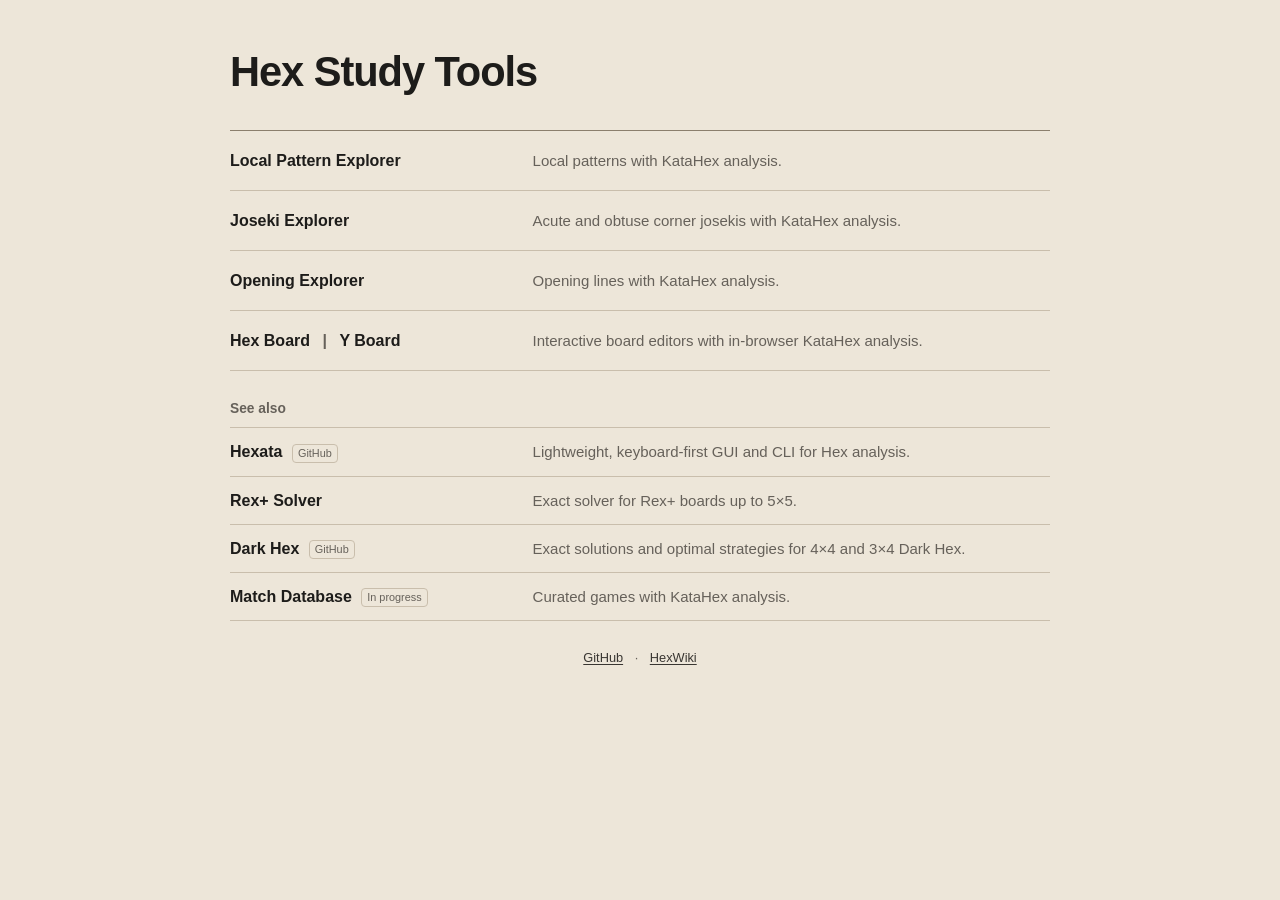
==== commit b6658a50: "Initial commit" ====
--- a/docs/index.html
+++ b/docs/index.html
@@ -4,55 +4,78 @@
     <meta charset="utf-8">
     <meta name="viewport" content="width=device-width, initial-scale=1">
     <title>Hex Study Tools</title>
+    <link rel="icon" href="./favicon.svg" type="image/svg+xml">
     <link rel="stylesheet" href="./styles.css">
   </head>
   <body>
-    <main class="page">
-      <header class="hero">
+    <main class="page home-page">
+      <header class="hero home-hero">
         <h1>Hex Study Tools</h1>
-        <p class="card-copy hero-copy">
-          Interactive tools for studying Hex.
-        </p>
       </header>
 
-      <section class="landing-grid">
-        <a class="landing-card panel" href="./patterns.html">
-          <h2>Local Pattern Explorer</h2>
-          <p class="card-copy">
-            Browse local patterns and inspect pooled KataHex raw-NN stone percents for candidate replies.
+      <section class="landing-grid" aria-label="Tools">
+        <article class="landing-row">
+          <h2><a href="./patterns.html">Local Pattern Explorer</a></h2>
+          <p class="support-copy">
+            Local patterns with KataHex analysis.
           </p>
-        </a>
-        <a class="landing-card panel" href="./joseki.html">
-          <h2>Joseki Explorer</h2>
-          <p class="card-copy">
-            Browse acute and obtuse corner josekis and inspect candidate stone-percent scores.
+        </article>
+        <article class="landing-row">
+          <h2><a href="./joseki.html">Joseki Explorer</a></h2>
+          <p class="support-copy">
+            Acute and obtuse corner josekis with KataHex analysis.
           </p>
-        </a>
-        <a class="landing-card panel" href="./openings.html">
-          <h2>Opening Explorer</h2>
-          <p class="card-copy">
-            Browse whole-board openings across board sizes and inspect winrate, prior, and visit counts for candidate moves.
+        </article>
+        <article class="landing-row">
+          <h2><a href="./openings.html">Opening Explorer</a></h2>
+          <p class="support-copy">
+            Opening lines with KataHex analysis.
           </p>
-        </a>
+        </article>
+        <article class="landing-row">
+          <h2 class="editor-inline-links">
+            <a href="./hex.html">Hex Board</a>
+            <span class="inline-sep" aria-hidden="true">|</span>
+            <a href="./y.html">Y Board</a>
+          </h2>
+          <p class="support-copy">Interactive board editors with in-browser KataHex analysis.</p>
+        </article>
       </section>
 
-      <section class="related-section">
-        <h2 class="landing-section-title">See Also</h2>
-        <section class="related-grid">
-          <a class="landing-card panel" href="https://github.com/hexanna1/hexata">
-            <h2>Hexata</h2>
-            <p class="card-copy">
-              A lightweight, keyboard-first GUI for Hex analysis.
-            </p>
-          </a>
-        </section>
-      </section>
+      <aside class="home-related" aria-labelledby="see-also-title">
+        <h2 id="see-also-title">See also</h2>
+        <article class="landing-row">
+          <h3><a href="https://github.com/hexanna1/hexata">Hexata <span class="link-tag">GitHub</span></a></h3>
+          <p class="support-copy">
+            Lightweight, keyboard-first GUI and CLI for Hex analysis.
+          </p>
+        </article>
+        <article class="landing-row">
+          <h3><a href="./rexplus.html">Rex+ Solver</a></h3>
+          <p class="support-copy">
+            Exact solver for Rex+ boards up to 5×5.
+          </p>
+        </article>
+        <article class="landing-row">
+          <h3><a href="https://github.com/hexanna1/dark-hex">Dark Hex <span class="link-tag">GitHub</span></a></h3>
+          <p class="support-copy">
+            Exact solutions and optimal strategies for 4×4 and 3×4 Dark Hex.
+          </p>
+        </article>
+        <article class="landing-row">
+          <h3><a href="./matches.html">Match Database <span class="link-tag">In progress</span></a></h3>
+          <p class="support-copy">
+            Curated games with KataHex analysis.
+          </p>
+        </article>
+      </aside>
 
       <footer class="page-footer">
-        <a href="https://github.com/hexanna1/hex-study">GitHub</a>
-        <span class="footer-sep">·</span>
+        <a href="https://github.com/hexanna1">GitHub</a>
+        <span class="footer-sep" aria-hidden="true">·</span>
         <a href="https://www.hexwiki.net/index.php/User:Hexanna">HexWiki</a>
       </footer>
     </main>
+    <script type="module" src="https://static.cloudflareinsights.com/beacon.min.js" data-cf-beacon='{"token": "e1156a581aca4e9bb358a3655fc3714b"}'></script>
   </body>
 </html>
--- a/docs/styles.css
+++ b/docs/styles.css
@@ -1,18 +1,23 @@
 :root {
-  --bg: #f1eadf;
-  --bg-deep: #dfcfb4;
-  --panel: rgba(255, 248, 236, 0.9);
-  --panel-border: rgba(102, 73, 36, 0.14);
-  --ink: #261b14;
-  --muted: #6e5946;
+  --bg: #ede6d9;
+  --surface: #f4eee4;
+  --surface-hover: #faf6ee;
+  --surface-muted: #e9e2d3;
+  --line: #c9beac;
+  --line-strong: #8b7f6d;
+  --ink: #1d1c1a;
+  --muted: #66615a;
+  --link: #393632;
+  --focus: #5f584e;
+  --disabled: #aaa397;
+  --font-ui: ui-sans-serif, -apple-system, BlinkMacSystemFont, "Segoe UI", sans-serif;
+  --font-mono: "SFMono-Regular", Menlo, Consolas, "Liberation Mono", monospace;
   --red: rgb(220, 60, 60);
+  --red-text: rgb(194, 47, 47);
   --blue: rgb(40, 100, 220);
-  --off-white: rgb(246, 241, 232);
+  --blue-text: rgb(35, 85, 195);
   --grid-edge: rgb(182, 182, 182);
-  --candidate-low: rgb(244, 232, 250);
-  --candidate-high: rgb(170, 125, 210);
-  --shadow: 0 16px 38px rgba(79, 48, 17, 0.12);
-  --radius: 22px;
+  --radius: 2px;
 }
 
 * {
@@ -23,42 +28,51 @@
   margin: 0;
   min-height: 100vh;
   color: var(--ink);
-  background:
-    radial-gradient(circle at top, rgba(255, 255, 255, 0.55), transparent 36%),
-    linear-gradient(180deg, #f5eee2 0%, var(--bg) 58%, var(--bg-deep) 100%);
-  font-family: "Iowan Old Style", "Palatino Linotype", "Book Antiqua", Georgia, serif;
+  background: var(--bg);
+  font-family: var(--font-ui);
+  font-size: 15px;
+  line-height: 1.45;
 }
 
 a {
-  color: #7d4b24;
+  color: var(--link);
+  text-underline-offset: 0.16em;
 }
 
 a:hover {
-  color: #5f3717;
+  color: var(--ink);
 }
 
 code,
 input,
-button,
-.entry-list {
-  font-family: "SFMono-Regular", Menlo, Consolas, "Liberation Mono", monospace;
+.move-list,
+.study-nav,
+.match-select {
+  font-family: var(--font-mono);
 }
 
 .page {
-  width: min(1180px, calc(100% - 28px));
+  width: min(1180px, calc(100% - 32px));
   margin: 0 auto;
-  padding: 28px 0;
-}
-
-.opening-page {
-  width: min(1500px, calc(100% - 24px));
+  padding: 18px 0 24px;
+}
+
+.home-page {
+  width: min(820px, calc(100% - 32px));
+}
+
+.home-page .page-footer {
+  padding-top: 0;
+  border-top: 0;
 }
 
 .page-footer {
-  margin-top: 16px;
+  margin-top: 14px;
+  padding-top: 10px;
+  border-top: 1px solid var(--line);
   text-align: center;
   color: var(--muted);
-  font-size: 0.92rem;
+  font-size: 0.8rem;
 }
 
 .footer-sep {
@@ -67,135 +81,240 @@
 }
 
 .hero {
-  margin-bottom: 18px;
+  display: flex;
+  align-items: baseline;
+  gap: 10px;
+  margin-bottom: 14px;
+  padding-bottom: 10px;
+  border-bottom: 1px solid var(--line-strong);
 }
 
 .hero h1 {
   margin: 0;
-  font-size: clamp(1.8rem, 3.3vw, 2.8rem);
-  line-height: 0.96;
-}
-
-.hero-copy {
-  margin: 10px 0 0;
-  max-width: 44rem;
+  font-size: 1.2rem;
+  font-weight: 600;
+  line-height: 1.2;
+  letter-spacing: -0.01em;
+}
+
+.site-mark {
+  color: var(--muted);
+  font-family: var(--font-mono);
+  font-size: 0.7rem;
+  font-weight: 700;
+  letter-spacing: 0.09em;
+  text-decoration: none;
+  text-transform: uppercase;
+}
+
+.site-mark:hover {
+  color: var(--ink);
+}
+
+.header-sep {
+  color: var(--line-strong);
+}
+
+.home-hero {
+  display: block;
+  padding: 32px 0 22px;
+  border-bottom: 0;
+}
+
+.home-hero h1 {
+  font-size: clamp(2rem, 4.5vw, 2.6rem);
+  font-weight: 600;
+  line-height: 1.05;
+  letter-spacing: -0.025em;
 }
 
 .layout {
   display: grid;
   grid-template-columns: minmax(0, 1.58fr) minmax(280px, 0.74fr);
-  gap: 18px;
-  align-items: stretch;
-}
-
-.opening-layout {
-  grid-template-columns: minmax(0, 1fr) minmax(300px, 332px);
+  gap: 0;
   align-items: stretch;
 }
 
 .landing-grid {
   display: grid;
-  grid-template-columns: repeat(2, minmax(0, 1fr));
-  gap: 18px;
-}
-
-.related-section {
-  margin-top: 22px;
-}
-
-.landing-section-title {
-  margin: 0 0 12px;
-  font-size: 1.05rem;
-  color: var(--muted);
-  letter-spacing: 0.02em;
-}
-
-.related-grid {
+  grid-template-columns: 1fr;
+  gap: 0;
+  border-top: 1px solid var(--line-strong);
+}
+
+.home-related {
+  margin: 28px 0;
+  color: var(--muted);
+}
+
+.home-related h2 {
+  margin: 0 0 8px;
+  font-size: 0.86rem;
+  font-weight: 600;
+}
+
+.home-related .landing-row {
+  padding: 12px 0;
+}
+
+.home-related .landing-row:first-of-type {
+  border-top: 1px solid var(--line);
+}
+
+.landing-row {
   display: grid;
-  grid-template-columns: repeat(2, minmax(0, 1fr));
-  gap: 18px;
-}
-
-.landing-card {
-  display: block;
-  padding: 24px;
+  grid-template-columns: minmax(180px, 0.7fr) minmax(0, 1.3fr);
+  gap: 24px;
+  align-items: baseline;
+  padding: 18px 0;
+  border-bottom: 1px solid var(--line);
+}
+
+.landing-row h2,
+.landing-row h3 {
+  margin: 0;
+  font-size: 1rem;
+  font-weight: 600;
+}
+
+.landing-row h2 a,
+.landing-row h3 a {
+  color: var(--ink);
   text-decoration: none;
-  color: inherit;
-}
-
-.landing-card h2 {
-  margin: 0 0 10px;
-  font-size: 1.25rem;
-}
-
-.landing-card .card-copy {
+}
+
+.landing-row h2 a:hover,
+.landing-row h3 a:hover {
+  color: var(--link);
+  text-decoration: underline;
+}
+
+.landing-row .support-copy {
   margin: 0;
 }
 
-.landing-card:hover {
-  transform: translateY(-2px);
-}
-
-.panel {
-  background: var(--panel);
-  border: 1px solid var(--panel-border);
-  border-radius: var(--radius);
-  box-shadow: var(--shadow);
-  backdrop-filter: blur(6px);
+.link-tag {
+  display: inline-block;
+  margin-left: 5px;
+  padding: 1px 5px;
+  border: 1px solid var(--line);
+  border-radius: 4px;
+  color: var(--muted);
+  font-size: 0.68rem;
+  font-weight: 400;
+  line-height: 1.4;
+  vertical-align: middle;
+  white-space: nowrap;
+}
+
+.editor-inline-links a {
+  display: inline-block;
+}
+
+.inline-sep {
+  margin: 0 8px;
+  color: var(--muted);
 }
 
 .board-panel {
   position: relative;
-  padding: 18px;
-  background:
-    linear-gradient(180deg, rgba(255, 255, 255, 0.82), rgba(246, 237, 221, 0.82)),
-    repeating-linear-gradient(
-      -45deg,
-      rgba(173, 126, 69, 0.04) 0,
-      rgba(173, 126, 69, 0.04) 10px,
-      rgba(255, 255, 255, 0.02) 10px,
-      rgba(255, 255, 255, 0.02) 20px
-    );
-}
-
-.opening-board-panel {
-  padding-top: 54px;
+  padding: 0 18px 16px 0;
 }
 
 .board-topbar {
+  display: flex;
+  flex-wrap: wrap;
+  justify-content: space-between;
+  align-items: center;
+  gap: 16px;
+  min-height: 45px;
+  margin: 0 0 8px;
+  padding: 6px 10px 6px 12px;
+  border-top: 1px solid var(--line-strong);
+  border-bottom: 1px solid var(--line-strong);
+  background: var(--surface-muted);
+}
+
+.board-controls {
+  display: flex;
+  flex-wrap: wrap;
+  justify-content: flex-end;
+  align-items: center;
+  gap: 6px;
+  margin-left: auto;
+}
+
+.analysis-controls {
+  display: flex;
+  align-items: center;
+  gap: 6px;
+  margin-left: 8px;
+  padding-left: 12px;
+  border-left: 1px solid var(--line-strong);
+}
+
+.analysis-model-choice {
+  max-width: 120px;
+  border: 1px solid var(--line-strong);
+  border-radius: var(--radius);
+  padding: 6px;
+  background: var(--surface);
+  color: var(--ink);
+  font: inherit;
+  font-size: 0.82rem;
+}
+
+.board-analysis-stage {
+  position: relative;
+}
+
+.board-analysis-readout {
   position: absolute;
-  top: 30px;
-  left: 18px;
-  right: 18px;
-  z-index: 3;
-  display: flex;
-  justify-content: space-between;
-  align-items: flex-start;
-  gap: 16px;
+  top: 8px;
+  right: 8px;
+  max-width: 38%;
   pointer-events: none;
-}
-
-.board-topbar > * {
-  pointer-events: auto;
-}
-
-.board-controls {
-  display: grid;
-  justify-items: end;
-  gap: 8px;
+  text-align: right;
+}
+
+.y-page .board-analysis-readout {
+  top: auto;
+  bottom: 8px;
+}
+
+.analysis-settings,
+.analysis-metrics {
+  display: flex;
+  flex-direction: column;
+  align-items: flex-end;
+}
+
+.analysis-settings[hidden],
+.analysis-mobile-control {
+  display: none;
+}
+
+.board-analysis-readout p {
+  margin: 0 0 4px;
+  margin-left: auto;
+  width: max-content;
+  max-width: 100%;
+  color: var(--muted);
+  font-size: 0.76rem;
+  line-height: 1.3;
+}
+
+.board-analysis-readout p:empty {
+  display: none;
 }
 
 .detail-panel {
   min-width: 0;
-  padding: 14px;
+  padding: 2px 0 0 18px;
+  border-left: 1px solid var(--line-strong);
   display: grid;
-  gap: 14px;
-}
-
-.opening-detail-panel {
-  width: min(332px, 100%);
-  justify-self: end;
-  align-self: stretch;
+  align-content: start;
+  gap: 20px;
 }
 
 .button-row,
@@ -220,155 +339,235 @@
   min-height: 620px;
 }
 
-.opening-board {
-  aspect-ratio: 1.72 / 1;
-  min-height: 560px;
-}
-
-.opening-board .cell-text {
-  font-size: var(--opening-cell-font-size, 12px);
-}
-
-.opening-board .cell-stack-text {
-  font-size: var(--opening-stack-font-size, 12px);
-}
-
-.opening-board .coord-text {
-  font-size: var(--opening-coord-font-size, 13px);
+.study-board-wide.y-board,
+.study-board-wide.hex-board {
+  height: clamp(520px, 68vh, 720px);
+  min-height: 520px;
+  aspect-ratio: auto;
+}
+
+.study-board-wide .cell-text {
+  font-size: var(--study-cell-font-size, 12px);
+}
+
+.study-board-wide .cell-stack-text {
+  font-size: var(--study-stack-font-size, 12px);
+}
+
+.study-board-wide .coord-text {
+  font-size: var(--study-coord-font-size, 13px);
 }
 
 button {
-  border: 1px solid rgba(78, 49, 25, 0.18);
-  background: linear-gradient(180deg, #fff7ea 0%, #f0dcc0 100%);
+  border: 1px solid var(--line-strong);
+  background: var(--surface);
   color: var(--ink);
-  border-radius: 999px;
-  padding: 10px 14px;
-  font-size: 0.88rem;
+  border-radius: var(--radius);
+  padding: 8px 11px;
+  font: inherit;
+  font-size: 0.8rem;
+  font-weight: 600;
+  line-height: 1.2;
   cursor: pointer;
-  transition: transform 120ms ease, box-shadow 120ms ease;
-}
-
-button:hover {
-  transform: translateY(-1px);
-  box-shadow: 0 8px 20px rgba(108, 67, 24, 0.16);
+  transition: background-color 100ms ease, border-color 100ms ease, color 100ms ease;
+}
+
+button:where(:not(:disabled):not([aria-disabled="true"])):hover {
+  background: var(--surface-hover);
+  border-color: var(--line-strong);
 }
 
 button:disabled {
   cursor: default;
-  opacity: 0.65;
-  transform: none;
-  box-shadow: none;
+  opacity: 0.45;
 }
 
 .board-reset,
+.board-end-turn,
 .board-random {
-  padding: 8px 12px;
-}
-
-.board-random-mode {
+  padding: 6px 9px;
+}
+
+.board-end-turn[aria-disabled="true"] {
+  cursor: default;
+  opacity: 0.45;
+}
+
+.board-end-turn:not([aria-disabled="true"]) {
+  border-color: var(--ink);
+  background: var(--ink);
+  color: var(--surface);
+}
+
+.board-end-turn:not([aria-disabled="true"]):hover {
+  border-color: var(--ink);
+  background: var(--link);
+}
+
+.mode-toggle {
   display: flex;
   gap: 0;
-  padding: 3px;
-  border: 1px solid rgba(78, 49, 25, 0.18);
-  border-radius: 999px;
-  background: linear-gradient(180deg, rgba(255, 247, 234, 0.98), rgba(240, 220, 192, 0.98));
-  box-shadow: 0 8px 20px rgba(108, 67, 24, 0.12);
-}
-
-.random-mode-btn {
-  min-width: 34px;
-  padding: 5px 10px;
+  padding: 0;
+  border: 1px solid var(--line-strong);
+  border-radius: var(--radius);
+  background: var(--surface);
+  overflow: hidden;
+}
+
+.mode-btn {
+  margin: 0;
+  padding: 6px 8px;
   border: 0;
+  border-right: 1px solid var(--line);
+  border-radius: 0;
   background: transparent;
-  box-shadow: none;
-}
-
-.random-mode-btn.is-active {
-  background: linear-gradient(180deg, #eed8b6 0%, #dfc093 100%);
-  box-shadow: inset 0 0 0 1px rgba(93, 59, 25, 0.08), 0 3px 8px rgba(108, 67, 24, 0.14);
-}
-
-.random-mode-btn:hover {
-  transform: none;
-  box-shadow: none;
-}
-
-.random-mode-btn.is-active:hover {
-  box-shadow: inset 0 0 0 1px rgba(93, 59, 25, 0.08), 0 3px 8px rgba(108, 67, 24, 0.14);
+}
+
+.mode-btn:last-child {
+  border-right: 0;
+}
+
+.mode-btn:focus-visible {
+  outline-offset: -2px;
+}
+
+.mode-btn-compact {
+  min-width: 30px;
+}
+
+.mode-btn-wide {
+  min-width: 64px;
+}
+
+.mode-btn.is-active {
+  background: var(--ink);
+  color: var(--surface);
+}
+
+.mode-btn:hover {
+  background: var(--surface-muted);
+}
+
+.mode-btn.is-active:hover {
+  background: var(--ink);
+}
+
+.mode-btn.is-active:focus-visible {
+  outline-color: var(--surface);
 }
 
 .button-row > button.is-active {
-  background: linear-gradient(180deg, #eed8b6 0%, #dfc093 100%);
-  box-shadow: inset 0 0 0 1px rgba(93, 59, 25, 0.08), 0 3px 8px rgba(108, 67, 24, 0.14);
+  border-color: var(--ink);
+  background: var(--ink);
+  color: var(--surface);
 }
 
 .turn-indicator {
+  display: flex;
+  align-items: center;
+  gap: 7px;
   margin: 0;
-  font-weight: 700;
-  font-size: 1.05rem;
-}
-
-.turn-indicator.turn-red {
-  color: rgb(220, 60, 60);
-}
-
-.turn-indicator.turn-blue {
-  color: rgb(40, 100, 220);
+  color: var(--ink);
+  font-size: 0.8rem;
+  font-weight: 600;
+}
+
+.turn-indicator::before {
+  width: 9px;
+  height: 9px;
+  border: 1px solid rgba(0, 0, 0, 0.18);
+  border-radius: 50%;
+  background: var(--line-strong);
+  content: "";
+}
+
+.turn-indicator.turn-red::before {
+  background: var(--red);
+}
+
+.turn-indicator.turn-blue::before {
+  background: var(--blue);
 }
 
 input {
   flex: 1;
   min-width: 0;
-  border-radius: 14px;
-  border: 1px solid rgba(78, 49, 25, 0.18);
-  padding: 11px 13px;
-  background: rgba(255, 255, 255, 0.82);
+  border-radius: var(--radius);
+  border: 1px solid var(--line-strong);
+  padding: 9px 10px;
+  background: var(--surface);
   color: var(--ink);
-  font-size: 1rem;
+  font-size: 0.88rem;
+}
+
+input:focus-visible,
+select:focus-visible,
+button:not([aria-disabled="true"]):focus-visible,
+a:focus-visible {
+  outline: 2px solid var(--focus);
+  outline-offset: 2px;
+}
+
+.board-size-input {
+  flex: 0 0 46px;
+  width: 46px;
+  text-align: center;
+}
+
+.board-size-stepper {
+  display: flex;
+  align-items: center;
+  gap: 6px;
+  touch-action: manipulation;
+  -webkit-touch-callout: none;
+  user-select: none;
 }
 
 .field-label {
   display: block;
   margin-bottom: 8px;
-  font-weight: 700;
-}
-
-.detail-card {
+  color: var(--muted);
+  font-size: 0.82rem;
+  font-weight: 600;
+}
+
+.detail-section {
   min-width: 0;
-  padding: 14px;
-  border-radius: 18px;
-  background: rgba(255, 252, 245, 0.86);
-  border: 1px solid rgba(113, 81, 49, 0.12);
-}
-
-.info-card h2 {
+  padding: 0 0 20px;
+  background: transparent;
+  border: 0;
+  border-bottom: 1px solid var(--line);
+}
+
+.detail-section:last-child {
+  border-bottom: 0;
+}
+
+.info-section .support-copy {
+  font-size: 0.86rem;
+  line-height: 1.45;
+}
+
+.symmetry-section h2 {
+  margin: 0 0 12px;
+}
+
+.symmetry-grid {
+  display: flex;
+  flex-wrap: wrap;
+  gap: 6px;
+}
+
+.symmetry-btn {
+  min-width: 34px;
+  padding: 8px 8px;
+  font-size: 0.82rem;
+}
+
+.detail-section h2 {
   margin: 0 0 8px;
-}
-
-.info-card .card-copy {
-  font-size: 0.94rem;
-  line-height: 1.32;
-}
-
-.symmetry-card h2 {
-  margin: 0 0 12px;
-}
-
-.symmetry-grid {
-  display: grid;
-  grid-template-columns: repeat(6, minmax(0, 1fr));
-  gap: 10px;
-}
-
-.symmetry-btn {
-  width: 100%;
-  padding: 9px 10px;
-  font-size: 0.88rem;
-}
-
-.detail-card h2 {
-  margin: 0 0 8px;
-  font-size: 1rem;
+  font-size: 0.86rem;
+  font-weight: 600;
 }
 
 .detail-inline-row {
@@ -378,7 +577,9 @@
 }
 
 .detail-inline-row + .detail-inline-row,
-.detail-inline-row + .move-list {
+.input-row + .detail-inline-row,
+.detail-inline-row + .move-list,
+.detail-inline-row + .move-list-nav-stack {
   margin-top: 14px;
 }
 
@@ -407,79 +608,250 @@
   min-width: 0;
 }
 
-.joseki-nav {
+.canonical-row > .line-load-row {
+  flex: 1;
+  min-width: 0;
+}
+
+.line-load-row {
+  display: flex;
   align-items: center;
   gap: 8px;
-}
-
-.joseki-list {
+  min-width: 0;
+}
+
+.line-input {
+  padding: 10px 12px;
+  line-height: 1.35;
+}
+
+.line-load-btn {
+  flex: 0 0 auto;
+  padding: 10px 12px;
+}
+
+.canonical-stack {
   display: grid;
   gap: 8px;
 }
 
-.joseki-list-plain {
-  gap: 6px;
-}
-
-.board-hex.is-clickable {
-  cursor: pointer;
-  stroke: rgba(94, 54, 24, 0.9);
-  stroke-width: 1.6;
-}
-
-.board-hex.is-clickable:hover {
-  stroke-width: 2.2;
-}
-
-.canonical-label {
-  margin: 0;
+.joseki-nav {
+  gap: 8px;
 }
 
 .copyable-code {
+  position: relative;
   display: block;
   width: 100%;
-  padding: 10px 12px;
-  border-radius: 14px;
-  border: 1px solid rgba(78, 49, 25, 0.14);
-  background: rgba(255, 255, 255, 0.72);
+  padding: 10px 88px 10px 12px;
+  border-radius: var(--radius);
+  border: 1px solid var(--line-strong);
+  background: var(--surface);
   text-align: left;
   white-space: nowrap;
   overflow: hidden;
   text-overflow: ellipsis;
-  font-size: 1rem;
+  font-size: 0.86rem;
   line-height: 1.35;
   cursor: pointer;
-  font-family: "SFMono-Regular", Menlo, Consolas, "Liberation Mono", monospace;
+  font-family: var(--font-mono);
+}
+
+.copyable-code::after {
+  position: absolute;
+  top: 50%;
+  right: 10px;
+  padding-left: 10px;
+  border-left: 1px solid var(--line);
+  background: var(--surface);
+  color: var(--muted);
+  content: attr(data-copy-label);
+  font-family: var(--font-ui);
+  font-size: 0.72rem;
+  font-weight: 600;
+  pointer-events: none;
+  transform: translateY(-50%);
 }
 
 .copyable-code:hover {
-  color: #7d4b24;
+  border-color: var(--line-strong);
+  background: var(--surface-hover);
+  color: var(--ink);
+}
+
+.copyable-code:hover::after {
+  background: var(--surface-hover);
+}
+
+.match-game-controls {
+  width: 100%;
+}
+
+.match-select {
+  width: 100%;
+  min-width: 0;
+  border-radius: var(--radius);
+  border: 1px solid var(--line-strong);
+  padding: 9px 12px;
+  background: var(--surface);
+  color: var(--ink);
+  font-size: 0.9rem;
+}
+
+.match-player-row {
+  margin-top: 8px;
+  margin-bottom: 2px;
+}
+
+.match-player-label {
+  font-weight: 700;
+}
+
+.match-player-label-red {
+  color: var(--red-text);
+}
+
+.match-player-label-blue {
+  color: var(--blue-text);
+}
+
+.match-player-name {
+  color: var(--ink);
+}
+
+.match-player-sep {
+  color: var(--muted);
+}
+
+.match-graph-section {
+  padding: 8px 8px 6px;
+}
+
+.eval-graph-wrap {
+  position: relative;
+}
+
+.analysis-graph-heading {
+  display: flex;
+  justify-content: space-between;
+  align-items: center;
+  gap: 8px;
+  margin-top: 16px;
+}
+
+.analysis-graph-caption {
+  margin: 0;
+  color: var(--muted);
+  font-size: 0.78rem;
+}
+
+.analysis-eval-graph {
+  display: block;
+  width: 100%;
+  height: 164px;
+  cursor: pointer;
+}
+
+.analysis-graph-grid,
+.analysis-graph-cursor {
+  stroke: rgba(110, 89, 70, 0.3);
+  stroke-width: 1;
+}
+
+.analysis-graph-cursor {
+  stroke: var(--muted);
+  stroke-dasharray: 3 4;
+}
+
+.board-graph-card {
+  position: fixed;
+  z-index: 10;
+  width: min(230px, calc(100vw - 16px));
+  box-sizing: border-box;
+  padding: 8px;
+  border: 1px solid var(--line);
+  border-radius: var(--radius);
+  background: rgb(246, 241, 232);
+  box-shadow: 0 3px 12px rgba(0, 0, 0, 0.15);
+  pointer-events: none;
+}
+
+.board-graph-card p {
+  margin: 0 0 4px;
+  font-size: 0.75rem;
+}
+
+.board-graph-card svg {
+  display: block;
+  width: 100%;
+  height: 150px;
+}
+
+.eval-graph {
+  display: block;
+  width: 100%;
+  height: 264px;
+}
+
+.eval-graph-label,
+.eval-graph-axis-label {
+  fill: var(--muted);
+  font-family: var(--font-mono);
+  font-size: 12px;
+  pointer-events: none;
+}
+
+.eval-graph-hit {
+  cursor: pointer;
 }
 
 .move-list {
+  --move-list-ply-width: 2ch;
   display: grid;
   align-content: start;
   gap: 4px;
   margin-top: 10px;
-  padding-right: 4px;
-  min-height: 8.2em;
-  max-height: 8.2em;
-  overflow-y: auto;
+  padding: 8px 6px 8px 0;
+  border-top: 1px solid var(--line);
+  border-bottom: 1px solid var(--line);
+  min-height: 9.6em;
+  max-height: 9.6em;
+  overflow: auto;
   font-size: 0.88rem;
   line-height: 1.35;
-  font-family: "SFMono-Regular", Menlo, Consolas, "Liberation Mono", monospace;
+}
+
+.move-list-nav-stack > .move-list {
+  margin-top: 0;
+}
+
+.match-player-row + .move-list-nav-stack {
+  margin-top: 10px;
+}
+
+.y-page .move-list,
+.hex-page .move-list {
+  min-height: calc((1.35em * 15) + (4px * 14));
+  max-height: calc((1.35em * 15) + (4px * 14));
 }
 
 .move-list-row {
   display: grid;
-  grid-template-columns: auto 1fr 1fr;
+  grid-template-columns: var(--move-list-ply-width) 1fr 1fr;
   column-gap: 10px;
   align-items: baseline;
 }
 
+.move-list-branch-row {
+  grid-template-columns: var(--move-list-ply-width) minmax(0, 1fr);
+  align-items: start;
+  min-width: max-content;
+}
+
 .move-list-ply {
-  color: #2f2621;
+  color: var(--ink);
   font-weight: 600;
+  text-align: right;
   user-select: none;
 }
 
@@ -500,39 +872,203 @@
 }
 
 .move-list-link:focus-visible {
-  outline: 1px solid rgba(125, 75, 36, 0.5);
+  outline: 1px solid var(--link);
   outline-offset: 2px;
 }
 
+.move-list-branch-track {
+  position: relative;
+  display: block;
+  min-height: 1.35em;
+}
+
+.move-list-branch-cell {
+  position: absolute;
+  top: 0;
+}
+
+.move-list-current {
+  font-weight: 700;
+  text-decoration: underline;
+  text-underline-offset: 2px;
+}
+
 .move-list-red {
-  color: rgb(220, 60, 60);
+  color: var(--red-text);
 }
 
 .move-list-blue {
-  color: rgb(40, 100, 220);
+  color: var(--blue-text);
 }
 
 .move-list-future {
   color: rgb(132, 132, 132);
 }
 
-.joseki-move-hint {
+.study-nav {
+  display: flex;
+  align-items: center;
+  justify-content: space-between;
+  gap: 8px;
+  padding-top: 5px;
+  color: var(--muted);
+  font-size: 0.88rem;
+  line-height: 1.35;
+  touch-action: none;
+  -webkit-touch-callout: none;
+  user-select: none;
+}
+
+.study-nav-group {
+  display: flex;
+  align-items: center;
+  gap: 0;
+  min-width: 0;
+}
+
+.study-nav-secondary-group {
+  margin-left: auto;
+}
+
+.study-nav-btn {
+  appearance: none;
+  min-width: 36px;
+  min-height: 36px;
+  padding: 4px 0;
+  border: 0;
+  border-radius: 0;
+  background: transparent;
+  color: var(--link);
+  font: inherit;
+  line-height: inherit;
+  text-align: center;
+  cursor: pointer;
+  -webkit-touch-callout: none;
+  -webkit-user-select: none;
+  user-select: none;
+}
+
+.move-pass-btn {
+  font-family: var(--font-ui);
+}
+
+.study-nav-btn:not([aria-disabled="true"]):hover,
+.study-nav-btn:not([aria-disabled="true"]):focus-visible,
+.study-nav-btn:not([aria-disabled="true"]).is-holding {
+  background: var(--surface-muted);
+  text-decoration: none;
+}
+
+.study-nav-btn:not([aria-disabled="true"]):focus-visible {
+  outline: 1px solid var(--focus);
+  outline-offset: 2px;
+}
+
+.study-nav-btn[aria-disabled="true"] {
+  background: transparent;
+  color: var(--disabled);
+  cursor: default;
+  text-decoration: none;
+}
+
+.shortcut-hint {
   margin-top: 6px;
 }
 
-.joseki-move-hint kbd {
+.shortcut-hint kbd {
   font: inherit;
   padding: 0 2px;
   border-radius: 4px;
-  border: 1px solid rgba(78, 49, 25, 0.12);
-  background: rgba(255, 255, 255, 0.56);
+  border: 1px solid var(--line);
+  background: var(--surface);
   color: inherit;
 }
 
-.card-copy {
+.shortcut-help-link {
+  appearance: none;
+  border: 0;
+  padding: 0;
+  background: none;
+  color: inherit;
+  font: inherit;
+  cursor: pointer;
+  text-decoration: underline;
+  text-underline-offset: 0.14em;
+}
+
+.shortcut-help-link:hover {
+  background: none;
+}
+
+.shortcut-help-popover {
+  position: fixed;
+  inset: auto;
+  width: min(430px, calc(100vw - 24px));
+  max-height: min(70vh, 560px);
+  margin: 0;
+  padding: 12px 14px 14px;
+  overflow: auto;
+  border: 1px solid var(--line-strong);
+  border-radius: var(--radius);
+  background: var(--surface);
+  color: var(--ink);
+  box-shadow: 0 14px 36px rgba(32, 34, 31, 0.16);
+  font-size: 0.84rem;
+  line-height: 1.35;
+}
+
+.shortcut-help-popover h2 {
+  margin: 0 0 6px;
+  font-size: 1rem;
+}
+
+.shortcut-help-section + .shortcut-help-section {
+  margin-top: 10px;
+}
+
+.shortcut-help-section h3 {
+  margin: 0 0 4px;
+  color: var(--muted);
+  font-size: 0.82rem;
+}
+
+.shortcut-help-line {
+  display: flex;
+  flex-wrap: wrap;
+  gap: 3px 14px;
+  margin: 0;
+  color: var(--muted);
+  font-family: var(--font-mono);
+}
+
+.shortcut-help-line + .shortcut-help-line {
+  margin-top: 3px;
+}
+
+.shortcut-help-pair {
+  white-space: nowrap;
+}
+
+.shortcut-help-pair kbd {
+  font: inherit;
+  padding: 0 2px;
+  border-radius: 4px;
+  border: 1px solid var(--line);
+  background: var(--bg);
+  color: inherit;
+}
+
+/* Shortcut hints are keyboard-oriented; hide them entirely on touch-first layouts. */
+@media (hover: none) and (pointer: coarse) {
+  .shortcut-hint {
+    display: none;
+  }
+}
+
+.support-copy {
   margin: 10px 0 0;
   color: var(--muted);
-  line-height: 1.4;
+  line-height: 1.45;
   min-height: 1.2em;
 }
 
@@ -542,6 +1078,40 @@
   font-size: 0.82rem;
   line-height: 1.35;
   min-height: 1.1em;
+}
+
+#line-status:empty {
+  display: none;
+}
+
+.method-details {
+  margin-top: 12px;
+  padding-top: 9px;
+  border-top: 1px solid var(--line);
+  color: var(--muted);
+  font-size: 0.82rem;
+}
+
+.method-details summary {
+  color: var(--link);
+  cursor: pointer;
+  font-weight: 600;
+}
+
+.method-details .support-copy {
+  font-size: inherit;
+}
+
+.visually-hidden {
+  position: absolute;
+  width: 1px;
+  height: 1px;
+  padding: 0;
+  margin: -1px;
+  overflow: hidden;
+  clip-path: inset(50%);
+  white-space: nowrap;
+  border: 0;
 }
 
 .board-hex {
@@ -562,18 +1132,30 @@
   cursor: pointer;
 }
 
+.board-hover-hit.board-drag-hit {
+  cursor: grab;
+}
+
 .board.dragging,
-.board.dragging .board-hover-hit.clickable {
+.board.dragging .board-hover-hit.clickable,
+.board.dragging .board-hover-hit.board-drag-hit {
   cursor: grabbing;
 }
 
-.board-hover-hit.hoverable:hover {
-  fill: var(--hover-fill, transparent);
-}
-
-.board-hover-hit.hoverable:hover + .board-hex-face {
-  stroke: var(--hover-outline, rgb(182, 182, 182));
-  stroke-width: 1.6;
+@media (hover: hover) {
+  .board-analysis-readout p {
+    pointer-events: auto;
+    cursor: default;
+  }
+
+  .board-hover-hit.hoverable:hover {
+    fill: var(--hover-fill, transparent);
+  }
+
+  .board-hover-hit.hoverable:hover + .board-hex-face {
+    stroke: var(--hover-outline, var(--grid-edge));
+    stroke-width: 1.6;
+  }
 }
 
 .board-hex.candidate {
@@ -581,24 +1163,39 @@
 }
 
 .board-hex.candidate.candidate-prior {
-  stroke: rgb(182, 182, 182);
-}
-
+  stroke: var(--grid-edge);
+}
+
+.board-hex.branch-mainline,
+.board-hex.branch-variation {
+  stroke-linejoin: round;
+}
+
+.board-hex.side-action,
 .board-hex.tenuki {
   stroke-width: 0.95;
 }
 
 .board-hex.drag-source {
-  opacity: 0.34;
+  opacity: 0.5;
 }
 
 .board-ghost {
   pointer-events: none;
-  opacity: 0.42;
-}
-
-.board-ghost-target {
-  opacity: 0.64;
+  opacity: 0.5;
+}
+
+.board-pv-ghost,
+.board-pv-label {
+  pointer-events: none;
+}
+
+.board-pv-label {
+  fill: rgb(250, 250, 250);
+  font-size: 12px;
+  font-weight: 700;
+  text-anchor: middle;
+  dominant-baseline: middle;
 }
 
 .cell-text,
@@ -610,6 +1207,10 @@
   pointer-events: none;
 }
 
+.last-move-dot {
+  pointer-events: none;
+}
+
 .coord-text {
   fill: var(--muted);
   font-size: 13px;
@@ -623,6 +1224,7 @@
   font-size: 12px;
 }
 
+.side-action-label,
 .tenuki-label {
   fill: var(--muted);
   font-size: 14px;
@@ -633,62 +1235,267 @@
 }
 
 @media (max-width: 980px) {
-  .opening-page {
-    width: min(1180px, calc(100% - 28px));
-  }
-
   .layout {
     grid-template-columns: 1fr;
   }
 
-  .opening-layout {
-    grid-template-columns: 1fr;
-  }
-
-  .landing-grid {
-    grid-template-columns: 1fr;
-  }
-
-  .related-grid {
-    grid-template-columns: 1fr;
-  }
-
-  .board-topbar {
-    position: static;
-    margin-bottom: 14px;
-    align-items: center;
-    gap: 12px;
-  }
-
-  .board-controls {
-    grid-template-columns: repeat(3, max-content);
-    justify-content: end;
-    align-items: center;
-  }
-
-  .symmetry-grid {
-    grid-template-columns: repeat(3, minmax(0, 1fr));
+  .detail-panel {
+    padding: 18px 0 0;
+    border-top: 1px solid var(--line);
+    border-left: 0;
+  }
+
+  .board-panel {
+    padding-right: 0;
   }
 
   .board {
     min-height: 0;
   }
 
-  .opening-board-panel {
-    padding-top: 18px;
-  }
-
-  .opening-detail-panel {
+  .study-board-wide.y-board,
+  .study-board-wide.hex-board {
+    height: auto;
+    min-height: 0;
+  }
+
+  .eval-graph {
+    aspect-ratio: 320 / 264;
+    height: auto;
+  }
+
+  .match-detail-panel {
     width: 100%;
     justify-self: stretch;
   }
 
-  .opening-board {
-    aspect-ratio: auto;
-    min-height: 620px;
+  .match-graph-section {
+    width: min(336px, 100%);
+  }
+
+  .move-list-nav-stack {
+    display: flex;
+    flex-direction: column;
+  }
+
+  .move-list-nav-stack > .study-nav {
+    order: 1;
+    padding-top: 0;
+    padding-bottom: 4px;
+  }
+
+  .move-list-nav-stack > .move-list {
+    order: 2;
+  }
+}
+
+@media (max-width: 620px), (hover: none) and (pointer: coarse) {
+  .board-analysis-readout {
+    position: static;
+    max-width: none;
+    display: flex;
+    flex-direction: column;
+    align-items: stretch;
+    margin-top: 6px;
+    pointer-events: auto;
+  }
+
+  .board-analysis-readout p {
+    margin-left: 0;
+    width: auto;
+  }
+
+  .analysis-metrics {
+    order: 0;
+    flex-direction: row;
+    flex-wrap: wrap;
+    justify-content: flex-end;
+    column-gap: 10px;
+  }
+
+  .analysis-settings {
+    order: 1;
+    flex-direction: row;
+    flex-wrap: wrap;
+    align-items: center;
+    justify-content: flex-end;
+    gap: 6px;
+  }
+
+  .analysis-settings p {
+    margin: 0;
+  }
+
+  .analysis-mobile-control {
+    display: inline-flex;
+    align-items: center;
+    justify-content: center;
+    min-height: 30px;
+    padding: 3px 6px;
+    border: 0;
+    border-radius: 0;
+    background: transparent;
+    color: var(--link);
+    font: inherit;
+    font-size: 0.88rem;
+    line-height: 1.35;
+  }
+
+  .analysis-mobile-control:not(:disabled):hover,
+  .analysis-mobile-control:not(:disabled):focus-visible,
+  .analysis-mobile-control:not(:disabled).is-holding {
+    background: var(--surface-muted);
+  }
+
+  .analysis-noise-step {
+    min-width: 30px;
+    font-family: var(--font-mono);
+    touch-action: none;
+    -webkit-touch-callout: none;
+    -webkit-user-select: none;
+    user-select: none;
+  }
+
+  .analysis-mobile-control[aria-pressed]::before {
+    flex: none;
+    width: 8px;
+    height: 8px;
+    margin-right: 5px;
+    border: 1px solid currentColor;
+    border-radius: 50%;
+    content: "";
+  }
+
+  .analysis-mobile-control[aria-pressed="true"]::before {
+    background: currentColor;
+  }
+}
+
+@media (min-width: 981px) {
+  .study-page-wide {
+    width: min(1500px, calc(100% - 24px));
+  }
+
+  .study-layout-wide {
+    grid-template-columns: minmax(0, 1fr) minmax(300px, 332px);
+    align-items: stretch;
+  }
+
+  .study-detail-panel-wide {
+    width: min(332px, 100%);
+    justify-self: end;
+    align-self: stretch;
+  }
+
+  .study-board-wide {
+    aspect-ratio: 1.72 / 1;
+    min-height: 560px;
+  }
+
+  .match-page {
+    width: min(1520px, calc(100% - 24px));
+  }
+
+  .match-layout {
+    grid-template-columns: minmax(0, 1fr) minmax(320px, 360px);
+  }
+
+  .match-detail-panel {
+    width: min(360px, 100%);
+  }
+}
+
+@media (max-width: 620px) {
+  .page,
+  .home-page {
+    width: min(100% - 20px, 1180px);
+    padding-top: 10px;
+  }
+
+  .hero {
+    flex-wrap: wrap;
+    row-gap: 4px;
+  }
+
+  .home-hero {
+    padding: 28px 0 18px;
+  }
+
+  .landing-row {
+    display: block;
+    padding: 15px 0;
+  }
+
+  .landing-row h2,
+  .landing-row h3 {
+    margin-bottom: 5px;
+  }
+
+  .board-panel {
+    padding-bottom: 8px;
+  }
+
+  .board-controls {
+    gap: 5px;
+  }
+
+  .hex-page .study-nav,
+  .y-page .study-nav {
+    flex-wrap: wrap;
   }
 
   .opening-size-buttons {
     flex-wrap: wrap;
   }
 }
+
+.rex-board-status {
+  display: flex;
+  align-items: center;
+  flex-wrap: wrap;
+  gap: 16px;
+}
+
+.rex-result {
+  margin: 0;
+  color: var(--muted);
+  font-size: 0.8rem;
+  font-weight: 600;
+}
+
+.rex-result-red {
+  color: var(--red-text);
+}
+
+.rex-result-blue {
+  color: var(--blue-text);
+}
+
+.rex-move-list-row {
+  grid-template-columns: var(--move-list-ply-width) minmax(0, 1fr);
+  align-items: start;
+}
+
+.rex-turn-moves {
+  display: flex;
+  flex-wrap: wrap;
+  gap: 5px;
+  min-width: 0;
+}
+
+.move-list-nav-stack + .rex-action-row {
+  margin-top: 14px;
+}
+
+.rex-action-row[hidden] {
+  display: none;
+}
+
+.rex-cell-hit:focus-visible {
+  outline: none;
+}
+
+.rex-cell-hit:focus-visible + .board-hex-face {
+  stroke: var(--focus);
+  stroke-width: 2px;
+}
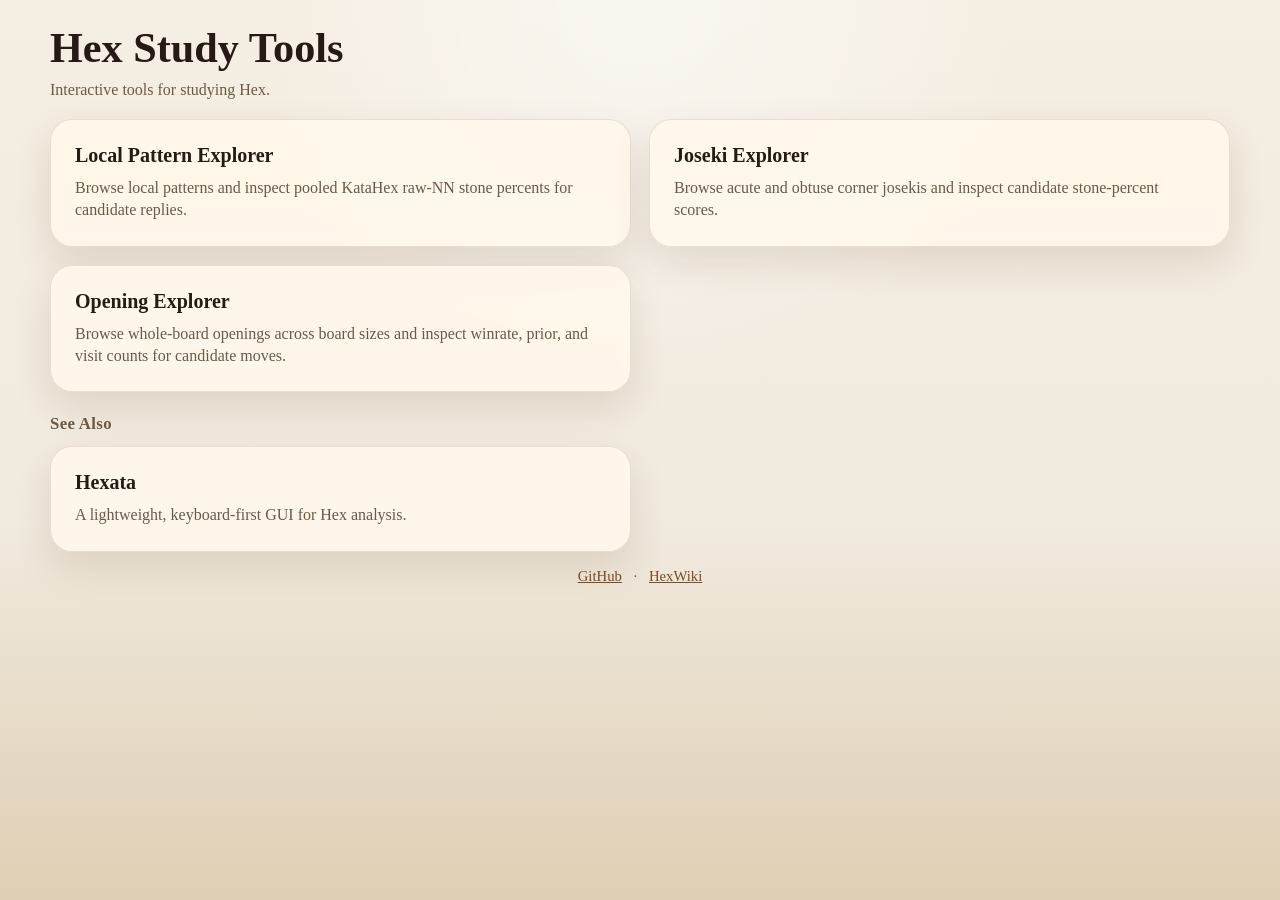
==== commit c522b637: "Initial commit" ====
--- a/docs/index.html
+++ b/docs/index.html
@@ -4,78 +4,55 @@
     <meta charset="utf-8">
     <meta name="viewport" content="width=device-width, initial-scale=1">
     <title>Hex Study Tools</title>
-    <link rel="icon" href="./favicon.svg" type="image/svg+xml">
     <link rel="stylesheet" href="./styles.css">
   </head>
   <body>
-    <main class="page home-page">
-      <header class="hero home-hero">
+    <main class="page">
+      <header class="hero">
         <h1>Hex Study Tools</h1>
+        <p class="card-copy hero-copy">
+          Interactive tools for studying Hex.
+        </p>
       </header>
 
-      <section class="landing-grid" aria-label="Tools">
-        <article class="landing-row">
-          <h2><a href="./patterns.html">Local Pattern Explorer</a></h2>
-          <p class="support-copy">
-            Local patterns with KataHex analysis.
+      <section class="landing-grid">
+        <a class="landing-card panel" href="./patterns.html">
+          <h2>Local Pattern Explorer</h2>
+          <p class="card-copy">
+            Browse local patterns and inspect pooled KataHex raw-NN stone percents for candidate replies.
           </p>
-        </article>
-        <article class="landing-row">
-          <h2><a href="./joseki.html">Joseki Explorer</a></h2>
-          <p class="support-copy">
-            Acute and obtuse corner josekis with KataHex analysis.
+        </a>
+        <a class="landing-card panel" href="./joseki.html">
+          <h2>Joseki Explorer</h2>
+          <p class="card-copy">
+            Browse acute and obtuse corner josekis and inspect candidate stone-percent scores.
           </p>
-        </article>
-        <article class="landing-row">
-          <h2><a href="./openings.html">Opening Explorer</a></h2>
-          <p class="support-copy">
-            Opening lines with KataHex analysis.
+        </a>
+        <a class="landing-card panel" href="./openings.html">
+          <h2>Opening Explorer</h2>
+          <p class="card-copy">
+            Browse whole-board openings across board sizes and inspect winrate, prior, and visit counts for candidate moves.
           </p>
-        </article>
-        <article class="landing-row">
-          <h2 class="editor-inline-links">
-            <a href="./hex.html">Hex Board</a>
-            <span class="inline-sep" aria-hidden="true">|</span>
-            <a href="./y.html">Y Board</a>
-          </h2>
-          <p class="support-copy">Interactive board editors with in-browser KataHex analysis.</p>
-        </article>
+        </a>
       </section>
 
-      <aside class="home-related" aria-labelledby="see-also-title">
-        <h2 id="see-also-title">See also</h2>
-        <article class="landing-row">
-          <h3><a href="https://github.com/hexanna1/hexata">Hexata <span class="link-tag">GitHub</span></a></h3>
-          <p class="support-copy">
-            Lightweight, keyboard-first GUI and CLI for Hex analysis.
-          </p>
-        </article>
-        <article class="landing-row">
-          <h3><a href="./rexplus.html">Rex+ Solver</a></h3>
-          <p class="support-copy">
-            Exact solver for Rex+ boards up to 5×5.
-          </p>
-        </article>
-        <article class="landing-row">
-          <h3><a href="https://github.com/hexanna1/dark-hex">Dark Hex <span class="link-tag">GitHub</span></a></h3>
-          <p class="support-copy">
-            Exact solutions and optimal strategies for 4×4 and 3×4 Dark Hex.
-          </p>
-        </article>
-        <article class="landing-row">
-          <h3><a href="./matches.html">Match Database <span class="link-tag">In progress</span></a></h3>
-          <p class="support-copy">
-            Curated games with KataHex analysis.
-          </p>
-        </article>
-      </aside>
+      <section class="related-section">
+        <h2 class="landing-section-title">See Also</h2>
+        <section class="related-grid">
+          <a class="landing-card panel" href="https://github.com/hexanna1/hexata">
+            <h2>Hexata</h2>
+            <p class="card-copy">
+              A lightweight, keyboard-first GUI for Hex analysis.
+            </p>
+          </a>
+        </section>
+      </section>
 
       <footer class="page-footer">
-        <a href="https://github.com/hexanna1">GitHub</a>
-        <span class="footer-sep" aria-hidden="true">·</span>
+        <a href="https://github.com/hexanna1/hex-study">GitHub</a>
+        <span class="footer-sep">·</span>
         <a href="https://www.hexwiki.net/index.php/User:Hexanna">HexWiki</a>
       </footer>
     </main>
-    <script type="module" src="https://static.cloudflareinsights.com/beacon.min.js" data-cf-beacon='{"token": "e1156a581aca4e9bb358a3655fc3714b"}'></script>
   </body>
 </html>
--- a/docs/styles.css
+++ b/docs/styles.css
@@ -1,23 +1,18 @@
 :root {
-  --bg: #ede6d9;
-  --surface: #f4eee4;
-  --surface-hover: #faf6ee;
-  --surface-muted: #e9e2d3;
-  --line: #c9beac;
-  --line-strong: #8b7f6d;
-  --ink: #1d1c1a;
-  --muted: #66615a;
-  --link: #393632;
-  --focus: #5f584e;
-  --disabled: #aaa397;
-  --font-ui: ui-sans-serif, -apple-system, BlinkMacSystemFont, "Segoe UI", sans-serif;
-  --font-mono: "SFMono-Regular", Menlo, Consolas, "Liberation Mono", monospace;
+  --bg: #f1eadf;
+  --bg-deep: #dfcfb4;
+  --panel: rgba(255, 248, 236, 0.9);
+  --panel-border: rgba(102, 73, 36, 0.14);
+  --ink: #261b14;
+  --muted: #6e5946;
   --red: rgb(220, 60, 60);
-  --red-text: rgb(194, 47, 47);
   --blue: rgb(40, 100, 220);
-  --blue-text: rgb(35, 85, 195);
+  --off-white: rgb(246, 241, 232);
   --grid-edge: rgb(182, 182, 182);
-  --radius: 2px;
+  --candidate-low: rgb(244, 232, 250);
+  --candidate-high: rgb(170, 125, 210);
+  --shadow: 0 16px 38px rgba(79, 48, 17, 0.12);
+  --radius: 22px;
 }
 
 * {
@@ -28,51 +23,38 @@
   margin: 0;
   min-height: 100vh;
   color: var(--ink);
-  background: var(--bg);
-  font-family: var(--font-ui);
-  font-size: 15px;
-  line-height: 1.45;
+  background:
+    radial-gradient(circle at top, rgba(255, 255, 255, 0.55), transparent 36%),
+    linear-gradient(180deg, #f5eee2 0%, var(--bg) 58%, var(--bg-deep) 100%);
+  font-family: "Iowan Old Style", "Palatino Linotype", "Book Antiqua", Georgia, serif;
 }
 
 a {
-  color: var(--link);
-  text-underline-offset: 0.16em;
+  color: #7d4b24;
 }
 
 a:hover {
-  color: var(--ink);
+  color: #5f3717;
 }
 
 code,
 input,
-.move-list,
-.study-nav,
-.match-select {
-  font-family: var(--font-mono);
+button,
+.entry-list {
+  font-family: "SFMono-Regular", Menlo, Consolas, "Liberation Mono", monospace;
 }
 
 .page {
-  width: min(1180px, calc(100% - 32px));
+  width: min(1180px, calc(100% - 28px));
   margin: 0 auto;
-  padding: 18px 0 24px;
-}
-
-.home-page {
-  width: min(820px, calc(100% - 32px));
-}
-
-.home-page .page-footer {
-  padding-top: 0;
-  border-top: 0;
+  padding: 28px 0;
 }
 
 .page-footer {
-  margin-top: 14px;
-  padding-top: 10px;
-  border-top: 1px solid var(--line);
+  margin-top: 16px;
   text-align: center;
   color: var(--muted);
-  font-size: 0.8rem;
+  font-size: 0.92rem;
 }
 
 .footer-sep {
@@ -81,240 +63,120 @@
 }
 
 .hero {
-  display: flex;
-  align-items: baseline;
-  gap: 10px;
-  margin-bottom: 14px;
-  padding-bottom: 10px;
-  border-bottom: 1px solid var(--line-strong);
+  margin-bottom: 18px;
 }
 
 .hero h1 {
   margin: 0;
-  font-size: 1.2rem;
-  font-weight: 600;
-  line-height: 1.2;
-  letter-spacing: -0.01em;
-}
-
-.site-mark {
+  font-size: clamp(1.8rem, 3.3vw, 2.8rem);
+  line-height: 0.96;
+}
+
+.hero-copy {
+  margin: 10px 0 0;
+  max-width: 44rem;
+}
+
+.layout {
+  display: grid;
+  grid-template-columns: minmax(0, 1.58fr) minmax(280px, 0.74fr);
+  gap: 18px;
+  align-items: stretch;
+}
+
+.landing-grid {
+  display: grid;
+  grid-template-columns: repeat(2, minmax(0, 1fr));
+  gap: 18px;
+}
+
+.related-section {
+  margin-top: 22px;
+}
+
+.landing-section-title {
+  margin: 0 0 12px;
+  font-size: 1.05rem;
   color: var(--muted);
-  font-family: var(--font-mono);
-  font-size: 0.7rem;
-  font-weight: 700;
-  letter-spacing: 0.09em;
+  letter-spacing: 0.02em;
+}
+
+.related-grid {
+  display: grid;
+  grid-template-columns: repeat(2, minmax(0, 1fr));
+  gap: 18px;
+}
+
+.landing-card {
+  display: block;
+  padding: 24px;
   text-decoration: none;
-  text-transform: uppercase;
-}
-
-.site-mark:hover {
-  color: var(--ink);
-}
-
-.header-sep {
-  color: var(--line-strong);
-}
-
-.home-hero {
-  display: block;
-  padding: 32px 0 22px;
-  border-bottom: 0;
-}
-
-.home-hero h1 {
-  font-size: clamp(2rem, 4.5vw, 2.6rem);
-  font-weight: 600;
-  line-height: 1.05;
-  letter-spacing: -0.025em;
-}
-
-.layout {
-  display: grid;
-  grid-template-columns: minmax(0, 1.58fr) minmax(280px, 0.74fr);
-  gap: 0;
-  align-items: stretch;
-}
-
-.landing-grid {
-  display: grid;
-  grid-template-columns: 1fr;
-  gap: 0;
-  border-top: 1px solid var(--line-strong);
-}
-
-.home-related {
-  margin: 28px 0;
-  color: var(--muted);
-}
-
-.home-related h2 {
-  margin: 0 0 8px;
-  font-size: 0.86rem;
-  font-weight: 600;
-}
-
-.home-related .landing-row {
-  padding: 12px 0;
-}
-
-.home-related .landing-row:first-of-type {
-  border-top: 1px solid var(--line);
-}
-
-.landing-row {
-  display: grid;
-  grid-template-columns: minmax(180px, 0.7fr) minmax(0, 1.3fr);
-  gap: 24px;
-  align-items: baseline;
-  padding: 18px 0;
-  border-bottom: 1px solid var(--line);
-}
-
-.landing-row h2,
-.landing-row h3 {
+  color: inherit;
+}
+
+.landing-card h2 {
+  margin: 0 0 10px;
+  font-size: 1.25rem;
+}
+
+.landing-card .card-copy {
   margin: 0;
-  font-size: 1rem;
-  font-weight: 600;
-}
-
-.landing-row h2 a,
-.landing-row h3 a {
-  color: var(--ink);
-  text-decoration: none;
-}
-
-.landing-row h2 a:hover,
-.landing-row h3 a:hover {
-  color: var(--link);
-  text-decoration: underline;
-}
-
-.landing-row .support-copy {
-  margin: 0;
-}
-
-.link-tag {
-  display: inline-block;
-  margin-left: 5px;
-  padding: 1px 5px;
-  border: 1px solid var(--line);
-  border-radius: 4px;
-  color: var(--muted);
-  font-size: 0.68rem;
-  font-weight: 400;
-  line-height: 1.4;
-  vertical-align: middle;
-  white-space: nowrap;
-}
-
-.editor-inline-links a {
-  display: inline-block;
-}
-
-.inline-sep {
-  margin: 0 8px;
-  color: var(--muted);
+}
+
+.landing-card:hover {
+  transform: translateY(-2px);
+}
+
+.panel {
+  background: var(--panel);
+  border: 1px solid var(--panel-border);
+  border-radius: var(--radius);
+  box-shadow: var(--shadow);
+  backdrop-filter: blur(6px);
 }
 
 .board-panel {
   position: relative;
-  padding: 0 18px 16px 0;
+  padding: 18px;
+  background:
+    linear-gradient(180deg, rgba(255, 255, 255, 0.82), rgba(246, 237, 221, 0.82)),
+    repeating-linear-gradient(
+      -45deg,
+      rgba(173, 126, 69, 0.04) 0,
+      rgba(173, 126, 69, 0.04) 10px,
+      rgba(255, 255, 255, 0.02) 10px,
+      rgba(255, 255, 255, 0.02) 20px
+    );
 }
 
 .board-topbar {
+  position: absolute;
+  top: 30px;
+  left: 18px;
+  right: 18px;
+  z-index: 3;
   display: flex;
-  flex-wrap: wrap;
   justify-content: space-between;
-  align-items: center;
+  align-items: flex-start;
   gap: 16px;
-  min-height: 45px;
-  margin: 0 0 8px;
-  padding: 6px 10px 6px 12px;
-  border-top: 1px solid var(--line-strong);
-  border-bottom: 1px solid var(--line-strong);
-  background: var(--surface-muted);
+  pointer-events: none;
+}
+
+.board-topbar > * {
+  pointer-events: auto;
 }
 
 .board-controls {
-  display: flex;
-  flex-wrap: wrap;
-  justify-content: flex-end;
-  align-items: center;
-  gap: 6px;
-  margin-left: auto;
-}
-
-.analysis-controls {
-  display: flex;
-  align-items: center;
-  gap: 6px;
-  margin-left: 8px;
-  padding-left: 12px;
-  border-left: 1px solid var(--line-strong);
-}
-
-.analysis-model-choice {
-  max-width: 120px;
-  border: 1px solid var(--line-strong);
-  border-radius: var(--radius);
-  padding: 6px;
-  background: var(--surface);
-  color: var(--ink);
-  font: inherit;
-  font-size: 0.82rem;
-}
-
-.board-analysis-stage {
-  position: relative;
-}
-
-.board-analysis-readout {
-  position: absolute;
-  top: 8px;
-  right: 8px;
-  max-width: 38%;
-  pointer-events: none;
-  text-align: right;
-}
-
-.y-page .board-analysis-readout {
-  top: auto;
-  bottom: 8px;
-}
-
-.analysis-settings,
-.analysis-metrics {
-  display: flex;
-  flex-direction: column;
-  align-items: flex-end;
-}
-
-.analysis-settings[hidden],
-.analysis-mobile-control {
-  display: none;
-}
-
-.board-analysis-readout p {
-  margin: 0 0 4px;
-  margin-left: auto;
-  width: max-content;
-  max-width: 100%;
-  color: var(--muted);
-  font-size: 0.76rem;
-  line-height: 1.3;
-}
-
-.board-analysis-readout p:empty {
-  display: none;
+  display: grid;
+  justify-items: end;
+  gap: 8px;
 }
 
 .detail-panel {
   min-width: 0;
-  padding: 2px 0 0 18px;
-  border-left: 1px solid var(--line-strong);
-  display: grid;
-  align-content: start;
-  gap: 20px;
+  padding: 14px;
+  display: grid;
+  gap: 14px;
 }
 
 .button-row,
@@ -339,235 +201,159 @@
   min-height: 620px;
 }
 
-.study-board-wide.y-board,
-.study-board-wide.hex-board {
-  height: clamp(520px, 68vh, 720px);
-  min-height: 520px;
-  aspect-ratio: auto;
-}
-
-.study-board-wide .cell-text {
-  font-size: var(--study-cell-font-size, 12px);
-}
-
-.study-board-wide .cell-stack-text {
-  font-size: var(--study-stack-font-size, 12px);
-}
-
-.study-board-wide .coord-text {
-  font-size: var(--study-coord-font-size, 13px);
+.opening-board .cell-text {
+  font-size: var(--opening-cell-font-size, 12px);
+}
+
+.opening-board .cell-stack-text {
+  font-size: var(--opening-stack-font-size, 12px);
+}
+
+.opening-board .coord-text {
+  font-size: var(--opening-coord-font-size, 13px);
 }
 
 button {
-  border: 1px solid var(--line-strong);
-  background: var(--surface);
+  border: 1px solid rgba(78, 49, 25, 0.18);
+  background: linear-gradient(180deg, #fff7ea 0%, #f0dcc0 100%);
   color: var(--ink);
-  border-radius: var(--radius);
-  padding: 8px 11px;
-  font: inherit;
-  font-size: 0.8rem;
-  font-weight: 600;
-  line-height: 1.2;
+  border-radius: 999px;
+  padding: 10px 14px;
+  font-size: 0.88rem;
   cursor: pointer;
-  transition: background-color 100ms ease, border-color 100ms ease, color 100ms ease;
-}
-
-button:where(:not(:disabled):not([aria-disabled="true"])):hover {
-  background: var(--surface-hover);
-  border-color: var(--line-strong);
+  transition: transform 120ms ease, box-shadow 120ms ease;
+}
+
+button:hover {
+  transform: translateY(-1px);
+  box-shadow: 0 8px 20px rgba(108, 67, 24, 0.16);
 }
 
 button:disabled {
   cursor: default;
-  opacity: 0.45;
+  opacity: 0.65;
+  transform: none;
+  box-shadow: none;
 }
 
 .board-reset,
-.board-end-turn,
 .board-random {
-  padding: 6px 9px;
-}
-
-.board-end-turn[aria-disabled="true"] {
-  cursor: default;
-  opacity: 0.45;
-}
-
-.board-end-turn:not([aria-disabled="true"]) {
-  border-color: var(--ink);
-  background: var(--ink);
-  color: var(--surface);
-}
-
-.board-end-turn:not([aria-disabled="true"]):hover {
-  border-color: var(--ink);
-  background: var(--link);
-}
-
-.mode-toggle {
+  padding: 8px 12px;
+}
+
+.board-random-mode,
+.view-mode-toggle {
   display: flex;
   gap: 0;
-  padding: 0;
-  border: 1px solid var(--line-strong);
-  border-radius: var(--radius);
-  background: var(--surface);
-  overflow: hidden;
-}
-
-.mode-btn {
+  padding: 3px;
+  border: 1px solid rgba(78, 49, 25, 0.18);
+  border-radius: 999px;
+  background: linear-gradient(180deg, rgba(255, 247, 234, 0.98), rgba(240, 220, 192, 0.98));
+  box-shadow: 0 8px 20px rgba(108, 67, 24, 0.12);
+}
+
+.random-mode-btn,
+.view-mode-btn {
+  min-width: 30px;
+  padding: 5px 8px;
+  border: 0;
+  background: transparent;
+  box-shadow: none;
+}
+
+.view-mode-btn {
+  min-width: 64px;
+}
+
+.random-mode-btn.is-active,
+.view-mode-btn.is-active {
+  background: linear-gradient(180deg, #eed8b6 0%, #dfc093 100%);
+  box-shadow: inset 0 0 0 1px rgba(93, 59, 25, 0.08), 0 3px 8px rgba(108, 67, 24, 0.14);
+}
+
+.random-mode-btn:hover,
+.view-mode-btn:hover {
+  transform: none;
+  box-shadow: none;
+}
+
+.random-mode-btn.is-active:hover,
+.view-mode-btn.is-active:hover {
+  box-shadow: inset 0 0 0 1px rgba(93, 59, 25, 0.08), 0 3px 8px rgba(108, 67, 24, 0.14);
+}
+
+.button-row > button.is-active {
+  background: linear-gradient(180deg, #eed8b6 0%, #dfc093 100%);
+  box-shadow: inset 0 0 0 1px rgba(93, 59, 25, 0.08), 0 3px 8px rgba(108, 67, 24, 0.14);
+}
+
+.turn-indicator {
   margin: 0;
-  padding: 6px 8px;
-  border: 0;
-  border-right: 1px solid var(--line);
-  border-radius: 0;
-  background: transparent;
-}
-
-.mode-btn:last-child {
-  border-right: 0;
-}
-
-.mode-btn:focus-visible {
-  outline-offset: -2px;
-}
-
-.mode-btn-compact {
-  min-width: 30px;
-}
-
-.mode-btn-wide {
-  min-width: 64px;
-}
-
-.mode-btn.is-active {
-  background: var(--ink);
-  color: var(--surface);
-}
-
-.mode-btn:hover {
-  background: var(--surface-muted);
-}
-
-.mode-btn.is-active:hover {
-  background: var(--ink);
-}
-
-.mode-btn.is-active:focus-visible {
-  outline-color: var(--surface);
-}
-
-.button-row > button.is-active {
-  border-color: var(--ink);
-  background: var(--ink);
-  color: var(--surface);
-}
-
-.turn-indicator {
-  display: flex;
-  align-items: center;
-  gap: 7px;
-  margin: 0;
-  color: var(--ink);
-  font-size: 0.8rem;
-  font-weight: 600;
-}
-
-.turn-indicator::before {
-  width: 9px;
-  height: 9px;
-  border: 1px solid rgba(0, 0, 0, 0.18);
-  border-radius: 50%;
-  background: var(--line-strong);
-  content: "";
-}
-
-.turn-indicator.turn-red::before {
-  background: var(--red);
-}
-
-.turn-indicator.turn-blue::before {
-  background: var(--blue);
+  font-weight: 700;
+  font-size: 1.05rem;
+}
+
+.turn-indicator.turn-red {
+  color: rgb(220, 60, 60);
+}
+
+.turn-indicator.turn-blue {
+  color: rgb(40, 100, 220);
 }
 
 input {
   flex: 1;
   min-width: 0;
-  border-radius: var(--radius);
-  border: 1px solid var(--line-strong);
-  padding: 9px 10px;
-  background: var(--surface);
+  border-radius: 14px;
+  border: 1px solid rgba(78, 49, 25, 0.18);
+  padding: 11px 13px;
+  background: rgba(255, 255, 255, 0.82);
   color: var(--ink);
-  font-size: 0.88rem;
-}
-
-input:focus-visible,
-select:focus-visible,
-button:not([aria-disabled="true"]):focus-visible,
-a:focus-visible {
-  outline: 2px solid var(--focus);
-  outline-offset: 2px;
-}
-
-.board-size-input {
-  flex: 0 0 46px;
-  width: 46px;
-  text-align: center;
-}
-
-.board-size-stepper {
-  display: flex;
-  align-items: center;
-  gap: 6px;
-  touch-action: manipulation;
-  -webkit-touch-callout: none;
-  user-select: none;
+  font-size: 1rem;
 }
 
 .field-label {
   display: block;
   margin-bottom: 8px;
-  color: var(--muted);
-  font-size: 0.82rem;
-  font-weight: 600;
-}
-
-.detail-section {
+  font-weight: 700;
+}
+
+.detail-card {
   min-width: 0;
-  padding: 0 0 20px;
-  background: transparent;
-  border: 0;
-  border-bottom: 1px solid var(--line);
-}
-
-.detail-section:last-child {
-  border-bottom: 0;
-}
-
-.info-section .support-copy {
-  font-size: 0.86rem;
-  line-height: 1.45;
-}
-
-.symmetry-section h2 {
+  padding: 14px;
+  border-radius: 18px;
+  background: rgba(255, 252, 245, 0.86);
+  border: 1px solid rgba(113, 81, 49, 0.12);
+}
+
+.info-card h2 {
+  margin: 0 0 8px;
+}
+
+.info-card .card-copy {
+  font-size: 0.94rem;
+  line-height: 1.32;
+}
+
+.symmetry-card h2 {
   margin: 0 0 12px;
 }
 
 .symmetry-grid {
-  display: flex;
-  flex-wrap: wrap;
-  gap: 6px;
+  display: grid;
+  grid-template-columns: repeat(6, minmax(0, 1fr));
+  gap: 10px;
 }
 
 .symmetry-btn {
-  min-width: 34px;
-  padding: 8px 8px;
-  font-size: 0.82rem;
-}
-
-.detail-section h2 {
+  width: 100%;
+  padding: 9px 10px;
+  font-size: 0.88rem;
+}
+
+.detail-card h2 {
   margin: 0 0 8px;
-  font-size: 0.86rem;
-  font-weight: 600;
+  font-size: 1rem;
 }
 
 .detail-inline-row {
@@ -577,9 +363,7 @@
 }
 
 .detail-inline-row + .detail-inline-row,
-.input-row + .detail-inline-row,
-.detail-inline-row + .move-list,
-.detail-inline-row + .move-list-nav-stack {
+.detail-inline-row + .move-list {
   margin-top: 14px;
 }
 
@@ -608,250 +392,79 @@
   min-width: 0;
 }
 
-.canonical-row > .line-load-row {
-  flex: 1;
-  min-width: 0;
-}
-
-.line-load-row {
-  display: flex;
+.joseki-nav {
   align-items: center;
   gap: 8px;
-  min-width: 0;
-}
-
-.line-input {
-  padding: 10px 12px;
-  line-height: 1.35;
-}
-
-.line-load-btn {
-  flex: 0 0 auto;
-  padding: 10px 12px;
-}
-
-.canonical-stack {
+}
+
+.joseki-list {
   display: grid;
   gap: 8px;
 }
 
-.joseki-nav {
-  gap: 8px;
+.joseki-list-plain {
+  gap: 6px;
+}
+
+.board-hex.is-clickable {
+  cursor: pointer;
+  stroke: rgba(94, 54, 24, 0.9);
+  stroke-width: 1.6;
+}
+
+.board-hex.is-clickable:hover {
+  stroke-width: 2.2;
+}
+
+.canonical-label {
+  margin: 0;
 }
 
 .copyable-code {
-  position: relative;
   display: block;
   width: 100%;
-  padding: 10px 88px 10px 12px;
-  border-radius: var(--radius);
-  border: 1px solid var(--line-strong);
-  background: var(--surface);
+  padding: 10px 12px;
+  border-radius: 14px;
+  border: 1px solid rgba(78, 49, 25, 0.14);
+  background: rgba(255, 255, 255, 0.72);
   text-align: left;
   white-space: nowrap;
   overflow: hidden;
   text-overflow: ellipsis;
-  font-size: 0.86rem;
+  font-size: 1rem;
   line-height: 1.35;
   cursor: pointer;
-  font-family: var(--font-mono);
-}
-
-.copyable-code::after {
-  position: absolute;
-  top: 50%;
-  right: 10px;
-  padding-left: 10px;
-  border-left: 1px solid var(--line);
-  background: var(--surface);
-  color: var(--muted);
-  content: attr(data-copy-label);
-  font-family: var(--font-ui);
-  font-size: 0.72rem;
-  font-weight: 600;
-  pointer-events: none;
-  transform: translateY(-50%);
+  font-family: "SFMono-Regular", Menlo, Consolas, "Liberation Mono", monospace;
 }
 
 .copyable-code:hover {
-  border-color: var(--line-strong);
-  background: var(--surface-hover);
-  color: var(--ink);
-}
-
-.copyable-code:hover::after {
-  background: var(--surface-hover);
-}
-
-.match-game-controls {
-  width: 100%;
-}
-
-.match-select {
-  width: 100%;
-  min-width: 0;
-  border-radius: var(--radius);
-  border: 1px solid var(--line-strong);
-  padding: 9px 12px;
-  background: var(--surface);
-  color: var(--ink);
-  font-size: 0.9rem;
-}
-
-.match-player-row {
-  margin-top: 8px;
-  margin-bottom: 2px;
-}
-
-.match-player-label {
-  font-weight: 700;
-}
-
-.match-player-label-red {
-  color: var(--red-text);
-}
-
-.match-player-label-blue {
-  color: var(--blue-text);
-}
-
-.match-player-name {
-  color: var(--ink);
-}
-
-.match-player-sep {
-  color: var(--muted);
-}
-
-.match-graph-section {
-  padding: 8px 8px 6px;
-}
-
-.eval-graph-wrap {
-  position: relative;
-}
-
-.analysis-graph-heading {
-  display: flex;
-  justify-content: space-between;
-  align-items: center;
-  gap: 8px;
-  margin-top: 16px;
-}
-
-.analysis-graph-caption {
-  margin: 0;
-  color: var(--muted);
-  font-size: 0.78rem;
-}
-
-.analysis-eval-graph {
-  display: block;
-  width: 100%;
-  height: 164px;
-  cursor: pointer;
-}
-
-.analysis-graph-grid,
-.analysis-graph-cursor {
-  stroke: rgba(110, 89, 70, 0.3);
-  stroke-width: 1;
-}
-
-.analysis-graph-cursor {
-  stroke: var(--muted);
-  stroke-dasharray: 3 4;
-}
-
-.board-graph-card {
-  position: fixed;
-  z-index: 10;
-  width: min(230px, calc(100vw - 16px));
-  box-sizing: border-box;
-  padding: 8px;
-  border: 1px solid var(--line);
-  border-radius: var(--radius);
-  background: rgb(246, 241, 232);
-  box-shadow: 0 3px 12px rgba(0, 0, 0, 0.15);
-  pointer-events: none;
-}
-
-.board-graph-card p {
-  margin: 0 0 4px;
-  font-size: 0.75rem;
-}
-
-.board-graph-card svg {
-  display: block;
-  width: 100%;
-  height: 150px;
-}
-
-.eval-graph {
-  display: block;
-  width: 100%;
-  height: 264px;
-}
-
-.eval-graph-label,
-.eval-graph-axis-label {
-  fill: var(--muted);
-  font-family: var(--font-mono);
-  font-size: 12px;
-  pointer-events: none;
-}
-
-.eval-graph-hit {
-  cursor: pointer;
+  color: #7d4b24;
 }
 
 .move-list {
-  --move-list-ply-width: 2ch;
   display: grid;
   align-content: start;
   gap: 4px;
   margin-top: 10px;
-  padding: 8px 6px 8px 0;
-  border-top: 1px solid var(--line);
-  border-bottom: 1px solid var(--line);
-  min-height: 9.6em;
-  max-height: 9.6em;
-  overflow: auto;
+  padding-right: 4px;
+  min-height: 8.2em;
+  max-height: 8.2em;
+  overflow-y: auto;
   font-size: 0.88rem;
   line-height: 1.35;
-}
-
-.move-list-nav-stack > .move-list {
-  margin-top: 0;
-}
-
-.match-player-row + .move-list-nav-stack {
-  margin-top: 10px;
-}
-
-.y-page .move-list,
-.hex-page .move-list {
-  min-height: calc((1.35em * 15) + (4px * 14));
-  max-height: calc((1.35em * 15) + (4px * 14));
+  font-family: "SFMono-Regular", Menlo, Consolas, "Liberation Mono", monospace;
 }
 
 .move-list-row {
   display: grid;
-  grid-template-columns: var(--move-list-ply-width) 1fr 1fr;
+  grid-template-columns: auto 1fr 1fr;
   column-gap: 10px;
   align-items: baseline;
 }
 
-.move-list-branch-row {
-  grid-template-columns: var(--move-list-ply-width) minmax(0, 1fr);
-  align-items: start;
-  min-width: max-content;
-}
-
 .move-list-ply {
-  color: var(--ink);
+  color: #2f2621;
   font-weight: 600;
-  text-align: right;
   user-select: none;
 }
 
@@ -872,203 +485,39 @@
 }
 
 .move-list-link:focus-visible {
-  outline: 1px solid var(--link);
+  outline: 1px solid rgba(125, 75, 36, 0.5);
   outline-offset: 2px;
 }
 
-.move-list-branch-track {
-  position: relative;
-  display: block;
-  min-height: 1.35em;
-}
-
-.move-list-branch-cell {
-  position: absolute;
-  top: 0;
-}
-
-.move-list-current {
-  font-weight: 700;
-  text-decoration: underline;
-  text-underline-offset: 2px;
-}
-
 .move-list-red {
-  color: var(--red-text);
+  color: rgb(220, 60, 60);
 }
 
 .move-list-blue {
-  color: var(--blue-text);
+  color: rgb(40, 100, 220);
 }
 
 .move-list-future {
   color: rgb(132, 132, 132);
 }
 
-.study-nav {
-  display: flex;
-  align-items: center;
-  justify-content: space-between;
-  gap: 8px;
-  padding-top: 5px;
-  color: var(--muted);
-  font-size: 0.88rem;
-  line-height: 1.35;
-  touch-action: none;
-  -webkit-touch-callout: none;
-  user-select: none;
-}
-
-.study-nav-group {
-  display: flex;
-  align-items: center;
-  gap: 0;
-  min-width: 0;
-}
-
-.study-nav-secondary-group {
-  margin-left: auto;
-}
-
-.study-nav-btn {
-  appearance: none;
-  min-width: 36px;
-  min-height: 36px;
-  padding: 4px 0;
-  border: 0;
-  border-radius: 0;
-  background: transparent;
-  color: var(--link);
-  font: inherit;
-  line-height: inherit;
-  text-align: center;
-  cursor: pointer;
-  -webkit-touch-callout: none;
-  -webkit-user-select: none;
-  user-select: none;
-}
-
-.move-pass-btn {
-  font-family: var(--font-ui);
-}
-
-.study-nav-btn:not([aria-disabled="true"]):hover,
-.study-nav-btn:not([aria-disabled="true"]):focus-visible,
-.study-nav-btn:not([aria-disabled="true"]).is-holding {
-  background: var(--surface-muted);
-  text-decoration: none;
-}
-
-.study-nav-btn:not([aria-disabled="true"]):focus-visible {
-  outline: 1px solid var(--focus);
-  outline-offset: 2px;
-}
-
-.study-nav-btn[aria-disabled="true"] {
-  background: transparent;
-  color: var(--disabled);
-  cursor: default;
-  text-decoration: none;
-}
-
-.shortcut-hint {
+.joseki-move-hint {
   margin-top: 6px;
 }
 
-.shortcut-hint kbd {
+.joseki-move-hint kbd {
   font: inherit;
   padding: 0 2px;
   border-radius: 4px;
-  border: 1px solid var(--line);
-  background: var(--surface);
+  border: 1px solid rgba(78, 49, 25, 0.12);
+  background: rgba(255, 255, 255, 0.56);
   color: inherit;
 }
 
-.shortcut-help-link {
-  appearance: none;
-  border: 0;
-  padding: 0;
-  background: none;
-  color: inherit;
-  font: inherit;
-  cursor: pointer;
-  text-decoration: underline;
-  text-underline-offset: 0.14em;
-}
-
-.shortcut-help-link:hover {
-  background: none;
-}
-
-.shortcut-help-popover {
-  position: fixed;
-  inset: auto;
-  width: min(430px, calc(100vw - 24px));
-  max-height: min(70vh, 560px);
-  margin: 0;
-  padding: 12px 14px 14px;
-  overflow: auto;
-  border: 1px solid var(--line-strong);
-  border-radius: var(--radius);
-  background: var(--surface);
-  color: var(--ink);
-  box-shadow: 0 14px 36px rgba(32, 34, 31, 0.16);
-  font-size: 0.84rem;
-  line-height: 1.35;
-}
-
-.shortcut-help-popover h2 {
-  margin: 0 0 6px;
-  font-size: 1rem;
-}
-
-.shortcut-help-section + .shortcut-help-section {
-  margin-top: 10px;
-}
-
-.shortcut-help-section h3 {
-  margin: 0 0 4px;
-  color: var(--muted);
-  font-size: 0.82rem;
-}
-
-.shortcut-help-line {
-  display: flex;
-  flex-wrap: wrap;
-  gap: 3px 14px;
-  margin: 0;
-  color: var(--muted);
-  font-family: var(--font-mono);
-}
-
-.shortcut-help-line + .shortcut-help-line {
-  margin-top: 3px;
-}
-
-.shortcut-help-pair {
-  white-space: nowrap;
-}
-
-.shortcut-help-pair kbd {
-  font: inherit;
-  padding: 0 2px;
-  border-radius: 4px;
-  border: 1px solid var(--line);
-  background: var(--bg);
-  color: inherit;
-}
-
-/* Shortcut hints are keyboard-oriented; hide them entirely on touch-first layouts. */
-@media (hover: none) and (pointer: coarse) {
-  .shortcut-hint {
-    display: none;
-  }
-}
-
-.support-copy {
+.card-copy {
   margin: 10px 0 0;
   color: var(--muted);
-  line-height: 1.45;
+  line-height: 1.4;
   min-height: 1.2em;
 }
 
@@ -1080,40 +529,6 @@
   min-height: 1.1em;
 }
 
-#line-status:empty {
-  display: none;
-}
-
-.method-details {
-  margin-top: 12px;
-  padding-top: 9px;
-  border-top: 1px solid var(--line);
-  color: var(--muted);
-  font-size: 0.82rem;
-}
-
-.method-details summary {
-  color: var(--link);
-  cursor: pointer;
-  font-weight: 600;
-}
-
-.method-details .support-copy {
-  font-size: inherit;
-}
-
-.visually-hidden {
-  position: absolute;
-  width: 1px;
-  height: 1px;
-  padding: 0;
-  margin: -1px;
-  overflow: hidden;
-  clip-path: inset(50%);
-  white-space: nowrap;
-  border: 0;
-}
-
 .board-hex {
   stroke-width: 0.75;
 }
@@ -1132,30 +547,18 @@
   cursor: pointer;
 }
 
-.board-hover-hit.board-drag-hit {
-  cursor: grab;
-}
-
 .board.dragging,
-.board.dragging .board-hover-hit.clickable,
-.board.dragging .board-hover-hit.board-drag-hit {
+.board.dragging .board-hover-hit.clickable {
   cursor: grabbing;
 }
 
-@media (hover: hover) {
-  .board-analysis-readout p {
-    pointer-events: auto;
-    cursor: default;
-  }
-
-  .board-hover-hit.hoverable:hover {
-    fill: var(--hover-fill, transparent);
-  }
-
-  .board-hover-hit.hoverable:hover + .board-hex-face {
-    stroke: var(--hover-outline, var(--grid-edge));
-    stroke-width: 1.6;
-  }
+.board-hover-hit.hoverable:hover {
+  fill: var(--hover-fill, transparent);
+}
+
+.board-hover-hit.hoverable:hover + .board-hex-face {
+  stroke: var(--hover-outline, rgb(182, 182, 182));
+  stroke-width: 1.6;
 }
 
 .board-hex.candidate {
@@ -1163,39 +566,24 @@
 }
 
 .board-hex.candidate.candidate-prior {
-  stroke: var(--grid-edge);
-}
-
-.board-hex.branch-mainline,
-.board-hex.branch-variation {
-  stroke-linejoin: round;
-}
-
-.board-hex.side-action,
+  stroke: rgb(182, 182, 182);
+}
+
 .board-hex.tenuki {
   stroke-width: 0.95;
 }
 
 .board-hex.drag-source {
-  opacity: 0.5;
+  opacity: 0.34;
 }
 
 .board-ghost {
   pointer-events: none;
-  opacity: 0.5;
-}
-
-.board-pv-ghost,
-.board-pv-label {
-  pointer-events: none;
-}
-
-.board-pv-label {
-  fill: rgb(250, 250, 250);
-  font-size: 12px;
-  font-weight: 700;
-  text-anchor: middle;
-  dominant-baseline: middle;
+  opacity: 0.42;
+}
+
+.board-ghost-target {
+  opacity: 0.64;
 }
 
 .cell-text,
@@ -1207,10 +595,6 @@
   pointer-events: none;
 }
 
-.last-move-dot {
-  pointer-events: none;
-}
-
 .coord-text {
   fill: var(--muted);
   font-size: 13px;
@@ -1224,7 +608,6 @@
   font-size: 12px;
 }
 
-.side-action-label,
 .tenuki-label {
   fill: var(--muted);
   font-size: 14px;
@@ -1239,263 +622,58 @@
     grid-template-columns: 1fr;
   }
 
-  .detail-panel {
-    padding: 18px 0 0;
-    border-top: 1px solid var(--line);
-    border-left: 0;
-  }
-
-  .board-panel {
-    padding-right: 0;
+  .landing-grid {
+    grid-template-columns: 1fr;
+  }
+
+  .related-grid {
+    grid-template-columns: 1fr;
+  }
+
+  .board-topbar {
+    position: static;
+    margin-bottom: 14px;
+    align-items: center;
+    gap: 12px;
+  }
+
+  .board-controls {
+    grid-template-columns: repeat(3, max-content);
+    justify-content: end;
+    align-items: center;
+  }
+
+  .symmetry-grid {
+    grid-template-columns: repeat(3, minmax(0, 1fr));
   }
 
   .board {
     min-height: 0;
   }
-
-  .study-board-wide.y-board,
-  .study-board-wide.hex-board {
-    height: auto;
-    min-height: 0;
-  }
-
-  .eval-graph {
-    aspect-ratio: 320 / 264;
-    height: auto;
-  }
-
-  .match-detail-panel {
-    width: 100%;
-    justify-self: stretch;
-  }
-
-  .match-graph-section {
-    width: min(336px, 100%);
-  }
-
-  .move-list-nav-stack {
-    display: flex;
-    flex-direction: column;
-  }
-
-  .move-list-nav-stack > .study-nav {
-    order: 1;
-    padding-top: 0;
-    padding-bottom: 4px;
-  }
-
-  .move-list-nav-stack > .move-list {
-    order: 2;
-  }
-}
-
-@media (max-width: 620px), (hover: none) and (pointer: coarse) {
-  .board-analysis-readout {
-    position: static;
-    max-width: none;
-    display: flex;
-    flex-direction: column;
-    align-items: stretch;
-    margin-top: 6px;
-    pointer-events: auto;
-  }
-
-  .board-analysis-readout p {
-    margin-left: 0;
-    width: auto;
-  }
-
-  .analysis-metrics {
-    order: 0;
-    flex-direction: row;
-    flex-wrap: wrap;
-    justify-content: flex-end;
-    column-gap: 10px;
-  }
-
-  .analysis-settings {
-    order: 1;
-    flex-direction: row;
-    flex-wrap: wrap;
-    align-items: center;
-    justify-content: flex-end;
-    gap: 6px;
-  }
-
-  .analysis-settings p {
-    margin: 0;
-  }
-
-  .analysis-mobile-control {
-    display: inline-flex;
-    align-items: center;
-    justify-content: center;
-    min-height: 30px;
-    padding: 3px 6px;
-    border: 0;
-    border-radius: 0;
-    background: transparent;
-    color: var(--link);
-    font: inherit;
-    font-size: 0.88rem;
-    line-height: 1.35;
-  }
-
-  .analysis-mobile-control:not(:disabled):hover,
-  .analysis-mobile-control:not(:disabled):focus-visible,
-  .analysis-mobile-control:not(:disabled).is-holding {
-    background: var(--surface-muted);
-  }
-
-  .analysis-noise-step {
-    min-width: 30px;
-    font-family: var(--font-mono);
-    touch-action: none;
-    -webkit-touch-callout: none;
-    -webkit-user-select: none;
-    user-select: none;
-  }
-
-  .analysis-mobile-control[aria-pressed]::before {
-    flex: none;
-    width: 8px;
-    height: 8px;
-    margin-right: 5px;
-    border: 1px solid currentColor;
-    border-radius: 50%;
-    content: "";
-  }
-
-  .analysis-mobile-control[aria-pressed="true"]::before {
-    background: currentColor;
-  }
 }
 
 @media (min-width: 981px) {
-  .study-page-wide {
+  .opening-page {
     width: min(1500px, calc(100% - 24px));
   }
 
-  .study-layout-wide {
+  .opening-layout {
     grid-template-columns: minmax(0, 1fr) minmax(300px, 332px);
     align-items: stretch;
   }
 
-  .study-detail-panel-wide {
+  .opening-board-panel {
+    padding-top: 54px;
+  }
+
+  .opening-detail-panel {
     width: min(332px, 100%);
     justify-self: end;
     align-self: stretch;
   }
 
-  .study-board-wide {
+  .opening-board {
     aspect-ratio: 1.72 / 1;
     min-height: 560px;
   }
-
-  .match-page {
-    width: min(1520px, calc(100% - 24px));
-  }
-
-  .match-layout {
-    grid-template-columns: minmax(0, 1fr) minmax(320px, 360px);
-  }
-
-  .match-detail-panel {
-    width: min(360px, 100%);
-  }
-}
-
-@media (max-width: 620px) {
-  .page,
-  .home-page {
-    width: min(100% - 20px, 1180px);
-    padding-top: 10px;
-  }
-
-  .hero {
-    flex-wrap: wrap;
-    row-gap: 4px;
-  }
-
-  .home-hero {
-    padding: 28px 0 18px;
-  }
-
-  .landing-row {
-    display: block;
-    padding: 15px 0;
-  }
-
-  .landing-row h2,
-  .landing-row h3 {
-    margin-bottom: 5px;
-  }
-
-  .board-panel {
-    padding-bottom: 8px;
-  }
-
-  .board-controls {
-    gap: 5px;
-  }
-
-  .hex-page .study-nav,
-  .y-page .study-nav {
-    flex-wrap: wrap;
-  }
-
-  .opening-size-buttons {
-    flex-wrap: wrap;
-  }
-}
-
-.rex-board-status {
-  display: flex;
-  align-items: center;
-  flex-wrap: wrap;
-  gap: 16px;
-}
-
-.rex-result {
-  margin: 0;
-  color: var(--muted);
-  font-size: 0.8rem;
-  font-weight: 600;
-}
-
-.rex-result-red {
-  color: var(--red-text);
-}
-
-.rex-result-blue {
-  color: var(--blue-text);
-}
-
-.rex-move-list-row {
-  grid-template-columns: var(--move-list-ply-width) minmax(0, 1fr);
-  align-items: start;
-}
-
-.rex-turn-moves {
-  display: flex;
-  flex-wrap: wrap;
-  gap: 5px;
-  min-width: 0;
-}
-
-.move-list-nav-stack + .rex-action-row {
-  margin-top: 14px;
-}
-
-.rex-action-row[hidden] {
-  display: none;
-}
-
-.rex-cell-hit:focus-visible {
-  outline: none;
-}
-
-.rex-cell-hit:focus-visible + .board-hex-face {
-  stroke: var(--focus);
-  stroke-width: 2px;
-}
+}
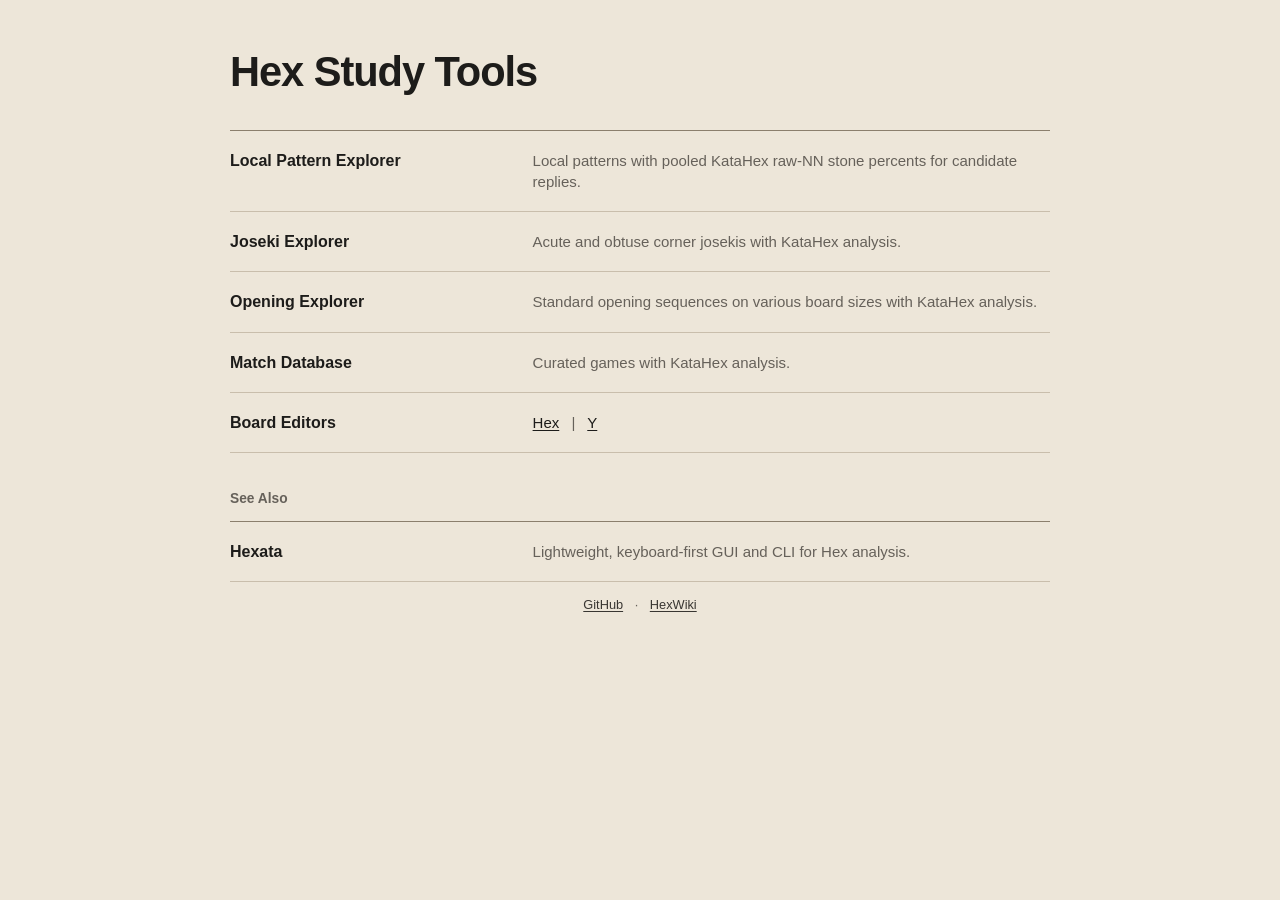
==== commit cc14016a: "Initial commit" ====
--- a/docs/index.html
+++ b/docs/index.html
@@ -4,48 +4,60 @@
     <meta charset="utf-8">
     <meta name="viewport" content="width=device-width, initial-scale=1">
     <title>Hex Study Tools</title>
+    <link rel="icon" href="./favicon.svg" type="image/svg+xml">
     <link rel="stylesheet" href="./styles.css">
   </head>
   <body>
-    <main class="page">
-      <header class="hero">
+    <main class="page home-page">
+      <header class="hero home-hero">
         <h1>Hex Study Tools</h1>
-        <p class="card-copy hero-copy">
-          Interactive tools for studying Hex.
-        </p>
       </header>
 
-      <section class="landing-grid">
-        <a class="landing-card panel" href="./patterns.html">
-          <h2>Local Pattern Explorer</h2>
-          <p class="card-copy">
-            Browse local patterns and inspect pooled KataHex raw-NN stone percents for candidate replies.
+      <section class="landing-grid" aria-label="Tools">
+        <article class="landing-row">
+          <h2><a href="./patterns.html">Local Pattern Explorer</a></h2>
+          <p class="support-copy">
+            Local patterns with pooled KataHex raw-NN stone percents for candidate replies.
           </p>
-        </a>
-        <a class="landing-card panel" href="./joseki.html">
-          <h2>Joseki Explorer</h2>
-          <p class="card-copy">
-            Browse acute and obtuse corner josekis and inspect candidate stone-percent scores.
+        </article>
+        <article class="landing-row">
+          <h2><a href="./joseki.html">Joseki Explorer</a></h2>
+          <p class="support-copy">
+            Acute and obtuse corner josekis with KataHex analysis.
           </p>
-        </a>
-        <a class="landing-card panel" href="./openings.html">
-          <h2>Opening Explorer</h2>
-          <p class="card-copy">
-            Browse whole-board openings across board sizes and inspect winrate, prior, and visit counts for candidate moves.
+        </article>
+        <article class="landing-row">
+          <h2><a href="./openings.html">Opening Explorer</a></h2>
+          <p class="support-copy">
+            Standard opening sequences on various board sizes with KataHex analysis.
           </p>
-        </a>
+        </article>
+        <article class="landing-row">
+          <h2><a href="./matches.html">Match Database</a></h2>
+          <p class="support-copy">
+            Curated games with KataHex analysis.
+          </p>
+        </article>
+        <article class="landing-row">
+          <h2>Board Editors</h2>
+          <p class="support-copy editor-inline-links">
+            <a href="./hex.html">Hex</a>
+            <span class="inline-sep">|</span>
+            <a href="./y.html">Y</a>
+          </p>
+        </article>
       </section>
 
       <section class="related-section">
         <h2 class="landing-section-title">See Also</h2>
-        <section class="related-grid">
-          <a class="landing-card panel" href="https://github.com/hexanna1/hexata">
-            <h2>Hexata</h2>
-            <p class="card-copy">
-              A lightweight, keyboard-first GUI for Hex analysis.
+        <div class="related-grid">
+          <article class="landing-row">
+            <h2><a href="https://github.com/hexanna1/hexata">Hexata</a></h2>
+            <p class="support-copy">
+              Lightweight, keyboard-first GUI and CLI for Hex analysis.
             </p>
-          </a>
-        </section>
+          </article>
+        </div>
       </section>
 
       <footer class="page-footer">
--- a/docs/styles.css
+++ b/docs/styles.css
@@ -1,18 +1,23 @@
 :root {
-  --bg: #f1eadf;
-  --bg-deep: #dfcfb4;
-  --panel: rgba(255, 248, 236, 0.9);
-  --panel-border: rgba(102, 73, 36, 0.14);
-  --ink: #261b14;
-  --muted: #6e5946;
+  --bg: #ede6d9;
+  --surface: #f4eee4;
+  --surface-hover: #faf6ee;
+  --surface-muted: #e9e2d3;
+  --line: #c9beac;
+  --line-strong: #8b7f6d;
+  --ink: #1d1c1a;
+  --muted: #66615a;
+  --link: #393632;
+  --focus: #5f584e;
+  --disabled: #aaa397;
+  --font-ui: ui-sans-serif, -apple-system, BlinkMacSystemFont, "Segoe UI", sans-serif;
+  --font-mono: "SFMono-Regular", Menlo, Consolas, "Liberation Mono", monospace;
   --red: rgb(220, 60, 60);
+  --red-text: rgb(194, 47, 47);
   --blue: rgb(40, 100, 220);
-  --off-white: rgb(246, 241, 232);
+  --blue-text: rgb(35, 85, 195);
   --grid-edge: rgb(182, 182, 182);
-  --candidate-low: rgb(244, 232, 250);
-  --candidate-high: rgb(170, 125, 210);
-  --shadow: 0 16px 38px rgba(79, 48, 17, 0.12);
-  --radius: 22px;
+  --radius: 2px;
 }
 
 * {
@@ -23,38 +28,51 @@
   margin: 0;
   min-height: 100vh;
   color: var(--ink);
-  background:
-    radial-gradient(circle at top, rgba(255, 255, 255, 0.55), transparent 36%),
-    linear-gradient(180deg, #f5eee2 0%, var(--bg) 58%, var(--bg-deep) 100%);
-  font-family: "Iowan Old Style", "Palatino Linotype", "Book Antiqua", Georgia, serif;
+  background: var(--bg);
+  font-family: var(--font-ui);
+  font-size: 15px;
+  line-height: 1.45;
 }
 
 a {
-  color: #7d4b24;
+  color: var(--link);
+  text-underline-offset: 0.16em;
 }
 
 a:hover {
-  color: #5f3717;
+  color: var(--ink);
 }
 
 code,
 input,
-button,
-.entry-list {
-  font-family: "SFMono-Regular", Menlo, Consolas, "Liberation Mono", monospace;
+.move-list,
+.study-nav,
+.match-select {
+  font-family: var(--font-mono);
 }
 
 .page {
-  width: min(1180px, calc(100% - 28px));
+  width: min(1180px, calc(100% - 32px));
   margin: 0 auto;
-  padding: 28px 0;
+  padding: 18px 0 24px;
+}
+
+.home-page {
+  width: min(820px, calc(100% - 32px));
+}
+
+.home-page .page-footer {
+  padding-top: 0;
+  border-top: 0;
 }
 
 .page-footer {
-  margin-top: 16px;
+  margin-top: 14px;
+  padding-top: 10px;
+  border-top: 1px solid var(--line);
   text-align: center;
   color: var(--muted);
-  font-size: 0.92rem;
+  font-size: 0.8rem;
 }
 
 .footer-sep {
@@ -63,120 +81,153 @@
 }
 
 .hero {
-  margin-bottom: 18px;
+  display: flex;
+  align-items: baseline;
+  gap: 10px;
+  margin-bottom: 14px;
+  padding-bottom: 10px;
+  border-bottom: 1px solid var(--line-strong);
 }
 
 .hero h1 {
   margin: 0;
-  font-size: clamp(1.8rem, 3.3vw, 2.8rem);
-  line-height: 0.96;
-}
-
-.hero-copy {
-  margin: 10px 0 0;
-  max-width: 44rem;
+  font-size: 1.2rem;
+  font-weight: 600;
+  line-height: 1.2;
+  letter-spacing: -0.01em;
+}
+
+.site-mark {
+  color: var(--muted);
+  font-family: var(--font-mono);
+  font-size: 0.7rem;
+  font-weight: 700;
+  letter-spacing: 0.09em;
+  text-decoration: none;
+  text-transform: uppercase;
+}
+
+.site-mark:hover {
+  color: var(--ink);
+}
+
+.header-sep {
+  color: var(--line-strong);
+}
+
+.home-hero {
+  display: block;
+  padding: 32px 0 22px;
+  border-bottom: 0;
+}
+
+.home-hero h1 {
+  font-size: clamp(2rem, 4.5vw, 2.6rem);
+  font-weight: 600;
+  line-height: 1.05;
+  letter-spacing: -0.025em;
 }
 
 .layout {
   display: grid;
   grid-template-columns: minmax(0, 1.58fr) minmax(280px, 0.74fr);
-  gap: 18px;
+  gap: 0;
   align-items: stretch;
 }
 
-.landing-grid {
+.landing-grid,
+.related-grid {
   display: grid;
-  grid-template-columns: repeat(2, minmax(0, 1fr));
-  gap: 18px;
+  grid-template-columns: 1fr;
+  gap: 0;
+  border-top: 1px solid var(--line-strong);
 }
 
 .related-section {
-  margin-top: 22px;
+  margin-top: 36px;
 }
 
 .landing-section-title {
   margin: 0 0 12px;
-  font-size: 1.05rem;
-  color: var(--muted);
-  letter-spacing: 0.02em;
-}
-
-.related-grid {
+  font-size: 0.86rem;
+  font-weight: 600;
+  color: var(--muted);
+  letter-spacing: 0;
+}
+
+.landing-row {
   display: grid;
-  grid-template-columns: repeat(2, minmax(0, 1fr));
-  gap: 18px;
-}
-
-.landing-card {
-  display: block;
-  padding: 24px;
+  grid-template-columns: minmax(180px, 0.7fr) minmax(0, 1.3fr);
+  gap: 24px;
+  align-items: baseline;
+  padding: 18px 0;
+  border-bottom: 1px solid var(--line);
+}
+
+.landing-row h2 {
+  margin: 0;
+  font-size: 1rem;
+  font-weight: 600;
+}
+
+.landing-row h2 a {
+  color: var(--ink);
   text-decoration: none;
-  color: inherit;
-}
-
-.landing-card h2 {
-  margin: 0 0 10px;
-  font-size: 1.25rem;
-}
-
-.landing-card .card-copy {
+}
+
+.landing-row h2 a:hover {
+  color: var(--link);
+  text-decoration: underline;
+}
+
+.landing-row .support-copy {
   margin: 0;
 }
 
-.landing-card:hover {
-  transform: translateY(-2px);
-}
-
-.panel {
-  background: var(--panel);
-  border: 1px solid var(--panel-border);
-  border-radius: var(--radius);
-  box-shadow: var(--shadow);
-  backdrop-filter: blur(6px);
+.editor-inline-links a {
+  color: var(--ink);
+}
+
+.inline-sep {
+  margin: 0 8px;
+  color: var(--muted);
 }
 
 .board-panel {
   position: relative;
-  padding: 18px;
-  background:
-    linear-gradient(180deg, rgba(255, 255, 255, 0.82), rgba(246, 237, 221, 0.82)),
-    repeating-linear-gradient(
-      -45deg,
-      rgba(173, 126, 69, 0.04) 0,
-      rgba(173, 126, 69, 0.04) 10px,
-      rgba(255, 255, 255, 0.02) 10px,
-      rgba(255, 255, 255, 0.02) 20px
-    );
+  padding: 0 18px 16px 0;
 }
 
 .board-topbar {
-  position: absolute;
-  top: 30px;
-  left: 18px;
-  right: 18px;
-  z-index: 3;
   display: flex;
+  flex-wrap: wrap;
   justify-content: space-between;
-  align-items: flex-start;
+  align-items: center;
   gap: 16px;
-  pointer-events: none;
-}
-
-.board-topbar > * {
-  pointer-events: auto;
+  min-height: 45px;
+  margin: 0 0 8px;
+  padding: 6px 10px 6px 12px;
+  border-top: 1px solid var(--line-strong);
+  border-bottom: 1px solid var(--line-strong);
+  background: var(--surface-muted);
 }
 
 .board-controls {
-  display: grid;
-  justify-items: end;
-  gap: 8px;
+  display: flex;
+  flex-wrap: wrap;
+  justify-content: flex-end;
+  align-items: center;
+  gap: 6px;
+  margin-left: auto;
 }
 
 .detail-panel {
   min-width: 0;
-  padding: 14px;
+  padding: 2px 0 0 18px;
+  border-left: 1px solid var(--line-strong);
   display: grid;
-  gap: 14px;
+  align-content: start;
+  gap: 20px;
 }
 
 .button-row,
@@ -201,159 +252,218 @@
   min-height: 620px;
 }
 
-.opening-board .cell-text {
-  font-size: var(--opening-cell-font-size, 12px);
-}
-
-.opening-board .cell-stack-text {
-  font-size: var(--opening-stack-font-size, 12px);
-}
-
-.opening-board .coord-text {
-  font-size: var(--opening-coord-font-size, 13px);
+.study-board-wide.y-board,
+.study-board-wide.hex-board {
+  height: clamp(520px, 68vh, 720px);
+  min-height: 520px;
+  aspect-ratio: auto;
+}
+
+.study-board-wide .cell-text {
+  font-size: var(--study-cell-font-size, 12px);
+}
+
+.study-board-wide .cell-stack-text {
+  font-size: var(--study-stack-font-size, 12px);
+}
+
+.study-board-wide .coord-text {
+  font-size: var(--study-coord-font-size, 13px);
 }
 
 button {
-  border: 1px solid rgba(78, 49, 25, 0.18);
-  background: linear-gradient(180deg, #fff7ea 0%, #f0dcc0 100%);
+  border: 1px solid var(--line-strong);
+  background: var(--surface);
   color: var(--ink);
-  border-radius: 999px;
-  padding: 10px 14px;
-  font-size: 0.88rem;
+  border-radius: var(--radius);
+  padding: 8px 11px;
+  font: inherit;
+  font-size: 0.8rem;
+  font-weight: 600;
+  line-height: 1.2;
   cursor: pointer;
-  transition: transform 120ms ease, box-shadow 120ms ease;
-}
-
-button:hover {
-  transform: translateY(-1px);
-  box-shadow: 0 8px 20px rgba(108, 67, 24, 0.16);
+  transition: background-color 100ms ease, border-color 100ms ease, color 100ms ease;
+}
+
+button:where(:not(:disabled):not([aria-disabled="true"])):hover {
+  background: var(--surface-hover);
+  border-color: var(--line-strong);
 }
 
 button:disabled {
   cursor: default;
-  opacity: 0.65;
-  transform: none;
-  box-shadow: none;
+  opacity: 0.45;
 }
 
 .board-reset,
 .board-random {
-  padding: 8px 12px;
-}
-
-.board-random-mode,
-.view-mode-toggle {
+  padding: 6px 9px;
+}
+
+.mode-toggle {
   display: flex;
   gap: 0;
-  padding: 3px;
-  border: 1px solid rgba(78, 49, 25, 0.18);
-  border-radius: 999px;
-  background: linear-gradient(180deg, rgba(255, 247, 234, 0.98), rgba(240, 220, 192, 0.98));
-  box-shadow: 0 8px 20px rgba(108, 67, 24, 0.12);
-}
-
-.random-mode-btn,
-.view-mode-btn {
+  padding: 0;
+  border: 1px solid var(--line-strong);
+  border-radius: var(--radius);
+  background: var(--surface);
+  overflow: hidden;
+}
+
+.mode-btn {
+  margin: 0;
+  padding: 6px 8px;
+  border: 0;
+  border-right: 1px solid var(--line);
+  border-radius: 0;
+  background: transparent;
+}
+
+.mode-btn:last-child {
+  border-right: 0;
+}
+
+.mode-btn:focus-visible {
+  outline-offset: -2px;
+}
+
+.mode-btn-compact {
   min-width: 30px;
-  padding: 5px 8px;
-  border: 0;
-  background: transparent;
-  box-shadow: none;
-}
-
-.view-mode-btn {
+}
+
+.mode-btn-wide {
   min-width: 64px;
 }
 
-.random-mode-btn.is-active,
-.view-mode-btn.is-active {
-  background: linear-gradient(180deg, #eed8b6 0%, #dfc093 100%);
-  box-shadow: inset 0 0 0 1px rgba(93, 59, 25, 0.08), 0 3px 8px rgba(108, 67, 24, 0.14);
-}
-
-.random-mode-btn:hover,
-.view-mode-btn:hover {
-  transform: none;
-  box-shadow: none;
-}
-
-.random-mode-btn.is-active:hover,
-.view-mode-btn.is-active:hover {
-  box-shadow: inset 0 0 0 1px rgba(93, 59, 25, 0.08), 0 3px 8px rgba(108, 67, 24, 0.14);
+.mode-btn.is-active {
+  background: var(--ink);
+  color: var(--surface);
+}
+
+.mode-btn:hover {
+  background: var(--surface-muted);
+}
+
+.mode-btn.is-active:hover {
+  background: var(--ink);
+}
+
+.mode-btn.is-active:focus-visible {
+  outline-color: var(--surface);
 }
 
 .button-row > button.is-active {
-  background: linear-gradient(180deg, #eed8b6 0%, #dfc093 100%);
-  box-shadow: inset 0 0 0 1px rgba(93, 59, 25, 0.08), 0 3px 8px rgba(108, 67, 24, 0.14);
+  border-color: var(--ink);
+  background: var(--ink);
+  color: var(--surface);
 }
 
 .turn-indicator {
+  display: flex;
+  align-items: center;
+  gap: 7px;
   margin: 0;
-  font-weight: 700;
-  font-size: 1.05rem;
-}
-
-.turn-indicator.turn-red {
-  color: rgb(220, 60, 60);
-}
-
-.turn-indicator.turn-blue {
-  color: rgb(40, 100, 220);
+  color: var(--ink);
+  font-size: 0.8rem;
+  font-weight: 600;
+}
+
+.turn-indicator::before {
+  width: 9px;
+  height: 9px;
+  border: 1px solid rgba(0, 0, 0, 0.18);
+  border-radius: 50%;
+  background: var(--line-strong);
+  content: "";
+}
+
+.turn-indicator.turn-red::before {
+  background: var(--red);
+}
+
+.turn-indicator.turn-blue::before {
+  background: var(--blue);
 }
 
 input {
   flex: 1;
   min-width: 0;
-  border-radius: 14px;
-  border: 1px solid rgba(78, 49, 25, 0.18);
-  padding: 11px 13px;
-  background: rgba(255, 255, 255, 0.82);
+  border-radius: var(--radius);
+  border: 1px solid var(--line-strong);
+  padding: 9px 10px;
+  background: var(--surface);
   color: var(--ink);
-  font-size: 1rem;
+  font-size: 0.88rem;
+}
+
+input:focus-visible,
+select:focus-visible,
+button:not([aria-disabled="true"]):focus-visible,
+a:focus-visible {
+  outline: 2px solid var(--focus);
+  outline-offset: 2px;
+}
+
+.board-size-input {
+  flex: 0 0 46px;
+  width: 46px;
+  text-align: center;
+}
+
+.board-size-stepper {
+  display: flex;
+  align-items: center;
+  gap: 6px;
+  touch-action: none;
+  -webkit-touch-callout: none;
+  user-select: none;
 }
 
 .field-label {
   display: block;
   margin-bottom: 8px;
-  font-weight: 700;
-}
-
-.detail-card {
+  color: var(--muted);
+  font-size: 0.82rem;
+  font-weight: 600;
+}
+
+.detail-section {
   min-width: 0;
-  padding: 14px;
-  border-radius: 18px;
-  background: rgba(255, 252, 245, 0.86);
-  border: 1px solid rgba(113, 81, 49, 0.12);
-}
-
-.info-card h2 {
+  padding: 0 0 20px;
+  background: transparent;
+  border: 0;
+  border-bottom: 1px solid var(--line);
+}
+
+.detail-section:last-child {
+  border-bottom: 0;
+}
+
+.info-section .support-copy {
+  font-size: 0.86rem;
+  line-height: 1.45;
+}
+
+.symmetry-section h2 {
+  margin: 0 0 12px;
+}
+
+.symmetry-grid {
+  display: flex;
+  flex-wrap: wrap;
+  gap: 6px;
+}
+
+.symmetry-btn {
+  min-width: 34px;
+  padding: 8px 8px;
+  font-size: 0.82rem;
+}
+
+.detail-section h2 {
   margin: 0 0 8px;
-}
-
-.info-card .card-copy {
-  font-size: 0.94rem;
-  line-height: 1.32;
-}
-
-.symmetry-card h2 {
-  margin: 0 0 12px;
-}
-
-.symmetry-grid {
-  display: grid;
-  grid-template-columns: repeat(6, minmax(0, 1fr));
-  gap: 10px;
-}
-
-.symmetry-btn {
-  width: 100%;
-  padding: 9px 10px;
-  font-size: 0.88rem;
-}
-
-.detail-card h2 {
-  margin: 0 0 8px;
-  font-size: 1rem;
+  font-size: 0.86rem;
+  font-weight: 600;
 }
 
 .detail-inline-row {
@@ -363,7 +473,9 @@
 }
 
 .detail-inline-row + .detail-inline-row,
-.detail-inline-row + .move-list {
+.input-row + .detail-inline-row,
+.detail-inline-row + .move-list,
+.detail-inline-row + .move-list-nav-stack {
   margin-top: 14px;
 }
 
@@ -392,79 +504,215 @@
   min-width: 0;
 }
 
-.joseki-nav {
+.canonical-row > .line-load-row {
+  flex: 1;
+  min-width: 0;
+}
+
+.line-load-row {
+  display: flex;
   align-items: center;
   gap: 8px;
-}
-
-.joseki-list {
+  min-width: 0;
+}
+
+.line-input {
+  padding: 10px 12px;
+  line-height: 1.35;
+}
+
+.line-load-btn {
+  flex: 0 0 auto;
+  padding: 10px 12px;
+}
+
+.canonical-stack {
   display: grid;
   gap: 8px;
 }
 
-.joseki-list-plain {
-  gap: 6px;
-}
-
-.board-hex.is-clickable {
-  cursor: pointer;
-  stroke: rgba(94, 54, 24, 0.9);
-  stroke-width: 1.6;
-}
-
-.board-hex.is-clickable:hover {
-  stroke-width: 2.2;
-}
-
-.canonical-label {
-  margin: 0;
+.joseki-nav {
+  gap: 8px;
 }
 
 .copyable-code {
+  position: relative;
   display: block;
   width: 100%;
-  padding: 10px 12px;
-  border-radius: 14px;
-  border: 1px solid rgba(78, 49, 25, 0.14);
-  background: rgba(255, 255, 255, 0.72);
+  padding: 10px 88px 10px 12px;
+  border-radius: var(--radius);
+  border: 1px solid var(--line-strong);
+  background: var(--surface);
   text-align: left;
   white-space: nowrap;
   overflow: hidden;
   text-overflow: ellipsis;
-  font-size: 1rem;
+  font-size: 0.86rem;
   line-height: 1.35;
   cursor: pointer;
-  font-family: "SFMono-Regular", Menlo, Consolas, "Liberation Mono", monospace;
+  font-family: var(--font-mono);
+}
+
+.copyable-code::after {
+  position: absolute;
+  top: 50%;
+  right: 10px;
+  padding-left: 10px;
+  border-left: 1px solid var(--line);
+  background: var(--surface);
+  color: var(--muted);
+  content: attr(data-copy-label);
+  font-family: var(--font-ui);
+  font-size: 0.72rem;
+  font-weight: 600;
+  pointer-events: none;
+  transform: translateY(-50%);
 }
 
 .copyable-code:hover {
-  color: #7d4b24;
+  border-color: var(--line-strong);
+  background: var(--surface-hover);
+  color: var(--ink);
+}
+
+.copyable-code:hover::after {
+  background: var(--surface-hover);
+}
+
+.match-game-controls {
+  width: 100%;
+}
+
+.match-select {
+  width: 100%;
+  min-width: 0;
+  border-radius: var(--radius);
+  border: 1px solid var(--line-strong);
+  padding: 9px 12px;
+  background: var(--surface);
+  color: var(--ink);
+  font-size: 0.9rem;
+}
+
+.match-player-row {
+  margin-top: 8px;
+  margin-bottom: 2px;
+}
+
+.match-player-label {
+  font-weight: 700;
+}
+
+.match-player-label-red {
+  color: var(--red-text);
+}
+
+.match-player-label-blue {
+  color: var(--blue-text);
+}
+
+.match-player-name {
+  color: var(--ink);
+}
+
+.match-player-sep {
+  color: var(--muted);
+}
+
+.match-graph-section {
+  padding: 8px 8px 6px;
+}
+
+.eval-graph-wrap {
+  position: relative;
+}
+
+.eval-graph {
+  display: block;
+  width: 100%;
+  height: 264px;
+}
+
+.eval-graph-label,
+.eval-graph-axis-label {
+  fill: var(--muted);
+  font-family: var(--font-mono);
+  pointer-events: none;
+}
+
+.eval-graph-label {
+  font-size: 12px;
+}
+
+.eval-graph-axis-label {
+  font-size: 12px;
+}
+
+.eval-graph-hit {
+  cursor: pointer;
+}
+
+.eval-graph-tooltip {
+  position: absolute;
+  z-index: 2;
+  max-width: min(240px, calc(100% - 16px));
+  padding: 7px 9px;
+  border-radius: var(--radius);
+  background: rgba(32, 34, 31, 0.94);
+  color: rgb(246, 241, 232);
+  font-size: 0.78rem;
+  line-height: 1.25;
+  pointer-events: none;
+  transform: translateY(-100%);
 }
 
 .move-list {
+  --move-list-ply-width: 2ch;
   display: grid;
   align-content: start;
   gap: 4px;
   margin-top: 10px;
-  padding-right: 4px;
-  min-height: 8.2em;
-  max-height: 8.2em;
-  overflow-y: auto;
+  padding: 8px 6px 8px 0;
+  border-top: 1px solid var(--line);
+  border-bottom: 1px solid var(--line);
+  min-height: 9.6em;
+  max-height: 9.6em;
+  overflow: auto;
   font-size: 0.88rem;
   line-height: 1.35;
-  font-family: "SFMono-Regular", Menlo, Consolas, "Liberation Mono", monospace;
+}
+
+.move-list-nav-stack > .move-list {
+  margin-top: 0;
+}
+
+.match-player-row + .move-list-nav-stack {
+  margin-top: 10px;
+}
+
+.y-page .move-list,
+.hex-page .move-list {
+  min-height: calc((1.35em * 15) + (4px * 14));
+  max-height: calc((1.35em * 15) + (4px * 14));
 }
 
 .move-list-row {
   display: grid;
-  grid-template-columns: auto 1fr 1fr;
+  grid-template-columns: var(--move-list-ply-width) 1fr 1fr;
   column-gap: 10px;
   align-items: baseline;
 }
 
+.move-list-branch-row {
+  grid-template-columns: var(--move-list-ply-width) minmax(0, 1fr);
+  align-items: start;
+  min-width: max-content;
+}
+
 .move-list-ply {
-  color: #2f2621;
+  color: var(--ink);
   font-weight: 600;
+  text-align: right;
   user-select: none;
 }
 
@@ -485,39 +733,199 @@
 }
 
 .move-list-link:focus-visible {
-  outline: 1px solid rgba(125, 75, 36, 0.5);
+  outline: 1px solid var(--link);
   outline-offset: 2px;
 }
 
+.move-list-branch-track {
+  position: relative;
+  display: block;
+  min-height: 1.35em;
+}
+
+.move-list-branch-cell {
+  position: absolute;
+  top: 0;
+}
+
+.move-list-current {
+  font-weight: 700;
+  text-decoration: underline;
+  text-underline-offset: 2px;
+}
+
 .move-list-red {
-  color: rgb(220, 60, 60);
+  color: var(--red-text);
 }
 
 .move-list-blue {
-  color: rgb(40, 100, 220);
+  color: var(--blue-text);
 }
 
 .move-list-future {
   color: rgb(132, 132, 132);
 }
 
-.joseki-move-hint {
+.study-nav {
+  display: flex;
+  align-items: center;
+  justify-content: space-between;
+  gap: 8px;
+  padding-top: 5px;
+  color: var(--muted);
+  font-size: 0.88rem;
+  line-height: 1.35;
+  touch-action: none;
+  -webkit-touch-callout: none;
+  user-select: none;
+}
+
+.study-nav-group {
+  display: flex;
+  align-items: center;
+  gap: 8px;
+  min-width: 0;
+}
+
+.study-nav-secondary-group {
+  margin-left: auto;
+}
+
+.study-nav-btn {
+  appearance: none;
+  min-width: 36px;
+  min-height: 36px;
+  padding: 4px 0;
+  border: 0;
+  border-radius: 0;
+  background: transparent;
+  color: var(--link);
+  font: inherit;
+  line-height: inherit;
+  text-align: center;
+  cursor: pointer;
+  -webkit-touch-callout: none;
+  -webkit-user-select: none;
+  user-select: none;
+}
+
+.study-nav-btn:not([aria-disabled="true"]):hover,
+.study-nav-btn:not([aria-disabled="true"]):focus-visible,
+.study-nav-btn:not([aria-disabled="true"]).is-holding {
+  background: var(--surface-muted);
+  text-decoration: none;
+}
+
+.study-nav-btn:not([aria-disabled="true"]):focus-visible {
+  outline: 1px solid var(--focus);
+  outline-offset: 2px;
+}
+
+.study-nav-btn[aria-disabled="true"] {
+  background: transparent;
+  color: var(--disabled);
+  cursor: default;
+  text-decoration: none;
+}
+
+.shortcut-hint {
   margin-top: 6px;
 }
 
-.joseki-move-hint kbd {
+.shortcut-hint kbd {
   font: inherit;
   padding: 0 2px;
   border-radius: 4px;
-  border: 1px solid rgba(78, 49, 25, 0.12);
-  background: rgba(255, 255, 255, 0.56);
+  border: 1px solid var(--line);
+  background: var(--surface);
   color: inherit;
 }
 
-.card-copy {
+.shortcut-help-link {
+  appearance: none;
+  border: 0;
+  padding: 0;
+  background: none;
+  color: inherit;
+  font: inherit;
+  cursor: pointer;
+  text-decoration: underline;
+  text-underline-offset: 0.14em;
+}
+
+.shortcut-help-link:hover {
+  background: none;
+}
+
+.shortcut-help-popover {
+  position: fixed;
+  inset: auto;
+  width: min(430px, calc(100vw - 24px));
+  max-height: min(70vh, 560px);
+  margin: 0;
+  padding: 12px 14px 14px;
+  overflow: auto;
+  border: 1px solid var(--line-strong);
+  border-radius: var(--radius);
+  background: var(--surface);
+  color: var(--ink);
+  box-shadow: 0 14px 36px rgba(32, 34, 31, 0.16);
+  font-size: 0.84rem;
+  line-height: 1.35;
+}
+
+.shortcut-help-popover h2 {
+  margin: 0 0 6px;
+  font-size: 1rem;
+}
+
+.shortcut-help-section + .shortcut-help-section {
+  margin-top: 10px;
+}
+
+.shortcut-help-section h3 {
+  margin: 0 0 4px;
+  color: var(--muted);
+  font-size: 0.82rem;
+}
+
+.shortcut-help-line {
+  display: flex;
+  flex-wrap: wrap;
+  gap: 3px 14px;
+  margin: 0;
+  color: var(--muted);
+  font-family: var(--font-mono);
+}
+
+.shortcut-help-line + .shortcut-help-line {
+  margin-top: 3px;
+}
+
+.shortcut-help-pair {
+  white-space: nowrap;
+}
+
+.shortcut-help-pair kbd {
+  font: inherit;
+  padding: 0 2px;
+  border-radius: 4px;
+  border: 1px solid var(--line);
+  background: var(--bg);
+  color: inherit;
+}
+
+/* Shortcut hints are keyboard-oriented; hide them entirely on touch-first layouts. */
+@media (hover: none) and (pointer: coarse) {
+  .shortcut-hint {
+    display: none;
+  }
+}
+
+.support-copy {
   margin: 10px 0 0;
   color: var(--muted);
-  line-height: 1.4;
+  line-height: 1.45;
   min-height: 1.2em;
 }
 
@@ -527,6 +935,40 @@
   font-size: 0.82rem;
   line-height: 1.35;
   min-height: 1.1em;
+}
+
+#line-status:empty {
+  display: none;
+}
+
+.method-details {
+  margin-top: 12px;
+  padding-top: 9px;
+  border-top: 1px solid var(--line);
+  color: var(--muted);
+  font-size: 0.82rem;
+}
+
+.method-details summary {
+  color: var(--link);
+  cursor: pointer;
+  font-weight: 600;
+}
+
+.method-details .support-copy {
+  font-size: inherit;
+}
+
+.visually-hidden {
+  position: absolute;
+  width: 1px;
+  height: 1px;
+  padding: 0;
+  margin: -1px;
+  overflow: hidden;
+  clip-path: inset(50%);
+  white-space: nowrap;
+  border: 0;
 }
 
 .board-hex {
@@ -547,18 +989,25 @@
   cursor: pointer;
 }
 
+.board-hover-hit.board-drag-hit {
+  cursor: grab;
+}
+
 .board.dragging,
-.board.dragging .board-hover-hit.clickable {
+.board.dragging .board-hover-hit.clickable,
+.board.dragging .board-hover-hit.board-drag-hit {
   cursor: grabbing;
 }
 
-.board-hover-hit.hoverable:hover {
-  fill: var(--hover-fill, transparent);
-}
-
-.board-hover-hit.hoverable:hover + .board-hex-face {
-  stroke: var(--hover-outline, rgb(182, 182, 182));
-  stroke-width: 1.6;
+@media (hover: hover) {
+  .board-hover-hit.hoverable:hover {
+    fill: var(--hover-fill, transparent);
+  }
+
+  .board-hover-hit.hoverable:hover + .board-hex-face {
+    stroke: var(--hover-outline, var(--grid-edge));
+    stroke-width: 1.6;
+  }
 }
 
 .board-hex.candidate {
@@ -566,24 +1015,30 @@
 }
 
 .board-hex.candidate.candidate-prior {
-  stroke: rgb(182, 182, 182);
-}
-
+  stroke: var(--grid-edge);
+}
+
+.board-hex.branch-mainline,
+.board-hex.branch-variation {
+  stroke-linejoin: round;
+}
+
+.board-hex.side-action,
 .board-hex.tenuki {
   stroke-width: 0.95;
 }
 
 .board-hex.drag-source {
-  opacity: 0.34;
+  opacity: 0.5;
 }
 
 .board-ghost {
   pointer-events: none;
-  opacity: 0.42;
+  opacity: 0.5;
 }
 
 .board-ghost-target {
-  opacity: 0.64;
+  opacity: 0.5;
 }
 
 .cell-text,
@@ -595,6 +1050,10 @@
   pointer-events: none;
 }
 
+.last-move-dot {
+  pointer-events: none;
+}
+
 .coord-text {
   fill: var(--muted);
   font-size: 13px;
@@ -608,6 +1067,7 @@
   font-size: 12px;
 }
 
+.side-action-label,
 .tenuki-label {
   fill: var(--muted);
   font-size: 14px;
@@ -622,58 +1082,124 @@
     grid-template-columns: 1fr;
   }
 
-  .landing-grid {
-    grid-template-columns: 1fr;
-  }
-
-  .related-grid {
-    grid-template-columns: 1fr;
-  }
-
-  .board-topbar {
-    position: static;
-    margin-bottom: 14px;
-    align-items: center;
-    gap: 12px;
-  }
-
-  .board-controls {
-    grid-template-columns: repeat(3, max-content);
-    justify-content: end;
-    align-items: center;
-  }
-
-  .symmetry-grid {
-    grid-template-columns: repeat(3, minmax(0, 1fr));
+  .detail-panel {
+    padding: 18px 0 0;
+    border-top: 1px solid var(--line);
+    border-left: 0;
+  }
+
+  .board-panel {
+    padding-right: 0;
   }
 
   .board {
     min-height: 0;
   }
+
+  .study-board-wide.y-board,
+  .study-board-wide.hex-board {
+    height: auto;
+    min-height: 0;
+  }
+
+  .eval-graph {
+    aspect-ratio: 320 / 264;
+    height: auto;
+  }
+
+  .match-detail-panel {
+    width: 100%;
+    justify-self: stretch;
+  }
+
+  .match-graph-section {
+    width: min(336px, 100%);
+  }
+
+  .move-list-nav-stack {
+    display: flex;
+    flex-direction: column;
+  }
+
+  .move-list-nav-stack > .study-nav {
+    order: 1;
+    padding-top: 0;
+    padding-bottom: 4px;
+  }
+
+  .move-list-nav-stack > .move-list {
+    order: 2;
+  }
 }
 
 @media (min-width: 981px) {
-  .opening-page {
+  .study-page-wide {
     width: min(1500px, calc(100% - 24px));
   }
 
-  .opening-layout {
+  .study-layout-wide {
     grid-template-columns: minmax(0, 1fr) minmax(300px, 332px);
     align-items: stretch;
   }
 
-  .opening-board-panel {
-    padding-top: 54px;
-  }
-
-  .opening-detail-panel {
+  .study-detail-panel-wide {
     width: min(332px, 100%);
     justify-self: end;
     align-self: stretch;
   }
 
-  .opening-board {
+  .study-board-wide {
     aspect-ratio: 1.72 / 1;
     min-height: 560px;
   }
-}
+
+  .match-page {
+    width: min(1520px, calc(100% - 24px));
+  }
+
+  .match-layout {
+    grid-template-columns: minmax(0, 1fr) minmax(320px, 360px);
+  }
+
+  .match-detail-panel {
+    width: min(360px, 100%);
+  }
+}
+
+@media (max-width: 620px) {
+  .page,
+  .home-page {
+    width: min(100% - 20px, 1180px);
+    padding-top: 10px;
+  }
+
+  .hero {
+    flex-wrap: wrap;
+    row-gap: 4px;
+  }
+
+  .home-hero {
+    padding: 28px 0 18px;
+  }
+
+  .landing-row {
+    display: block;
+    padding: 15px 0;
+  }
+
+  .landing-row h2 {
+    margin-bottom: 5px;
+  }
+
+  .board-panel {
+    padding-bottom: 8px;
+  }
+
+  .board-controls {
+    gap: 5px;
+  }
+
+  .opening-size-buttons {
+    flex-wrap: wrap;
+  }
+}
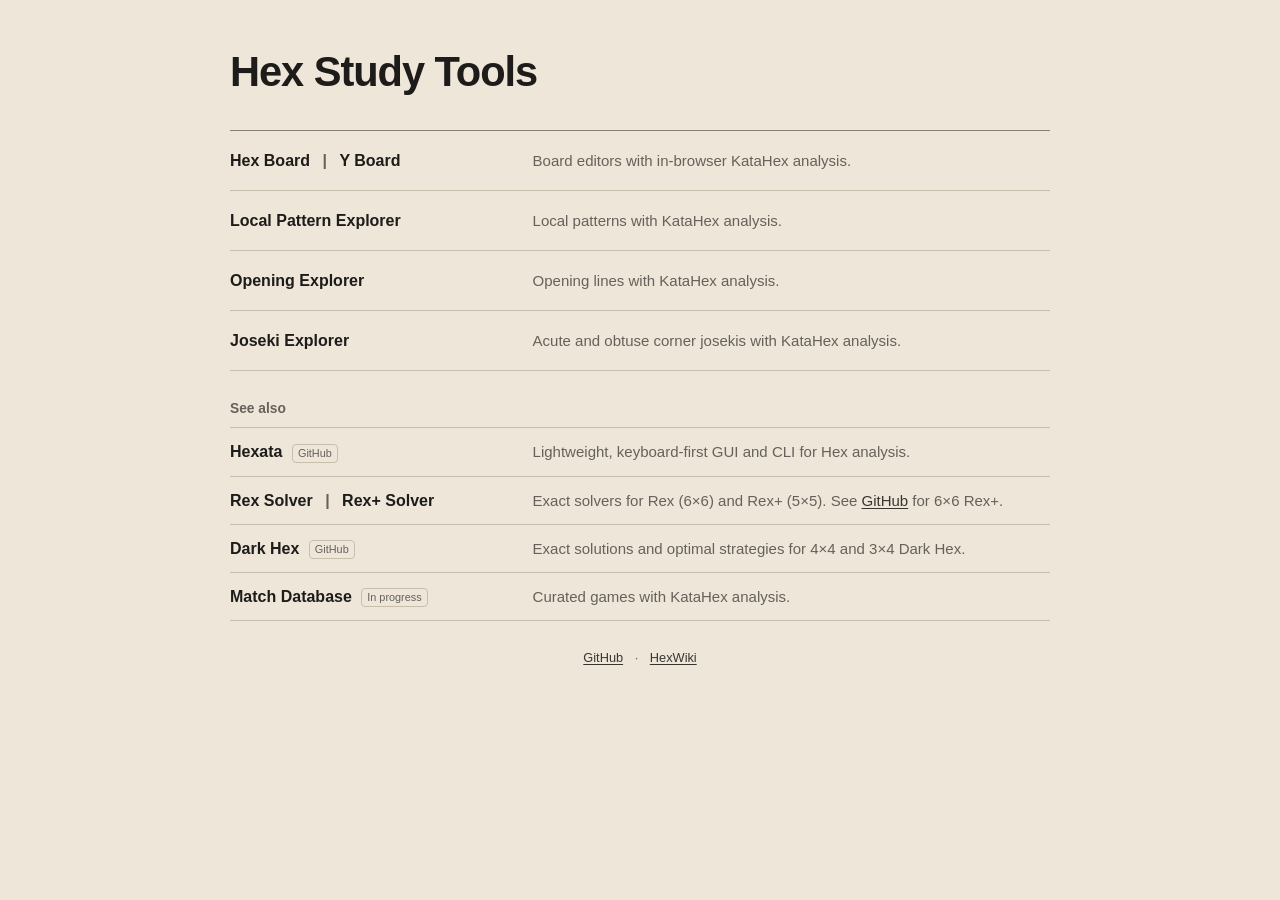
==== commit cfb78ec1: "Initial commit" ====
--- a/docs/index.html
+++ b/docs/index.html
@@ -15,9 +15,23 @@
 
       <section class="landing-grid" aria-label="Tools">
         <article class="landing-row">
+          <h2 class="editor-inline-links">
+            <a href="./hex.html">Hex Board</a>
+            <span class="inline-sep" aria-hidden="true">|</span>
+            <a href="./y.html">Y Board</a>
+          </h2>
+          <p class="support-copy">Board editors with in-browser KataHex analysis.</p>
+        </article>
+        <article class="landing-row">
           <h2><a href="./patterns.html">Local Pattern Explorer</a></h2>
           <p class="support-copy">
-            Local patterns with pooled KataHex raw-NN stone percents for candidate replies.
+            Local patterns with KataHex analysis.
+          </p>
+        </article>
+        <article class="landing-row">
+          <h2><a href="./openings.html">Opening Explorer</a></h2>
+          <p class="support-copy">
+            Opening lines with KataHex analysis.
           </p>
         </article>
         <article class="landing-row">
@@ -26,45 +40,47 @@
             Acute and obtuse corner josekis with KataHex analysis.
           </p>
         </article>
+      </section>
+
+      <aside class="home-related" aria-labelledby="see-also-title">
+        <h2 id="see-also-title">See also</h2>
         <article class="landing-row">
-          <h2><a href="./openings.html">Opening Explorer</a></h2>
+          <h3><a href="https://github.com/hexanna1/hexata">Hexata <span class="link-tag">GitHub</span></a></h3>
           <p class="support-copy">
-            Standard opening sequences on various board sizes with KataHex analysis.
+            Lightweight, keyboard-first GUI and CLI for Hex analysis.
           </p>
         </article>
         <article class="landing-row">
-          <h2><a href="./matches.html">Match Database</a></h2>
+          <h3 class="editor-inline-links">
+            <a href="./rex.html">Rex Solver</a>
+            <span class="inline-sep" aria-hidden="true">|</span>
+            <a href="./rexplus.html">Rex+ Solver</a>
+          </h3>
+          <p class="support-copy">
+            Exact solvers for Rex (6×6) and Rex+ (5×5).
+            See <a href="https://github.com/hexanna1/rexplus">GitHub</a> for 6×6 Rex+.
+          </p>
+        </article>
+        <article class="landing-row">
+          <h3><a href="https://github.com/hexanna1/dark-hex">Dark Hex <span class="link-tag">GitHub</span></a></h3>
+          <p class="support-copy">
+            Exact solutions and optimal strategies for 4×4 and 3×4 Dark Hex.
+          </p>
+        </article>
+        <article class="landing-row">
+          <h3><a href="./matches.html">Match Database <span class="link-tag">In progress</span></a></h3>
           <p class="support-copy">
             Curated games with KataHex analysis.
           </p>
         </article>
-        <article class="landing-row">
-          <h2>Board Editors</h2>
-          <p class="support-copy editor-inline-links">
-            <a href="./hex.html">Hex</a>
-            <span class="inline-sep">|</span>
-            <a href="./y.html">Y</a>
-          </p>
-        </article>
-      </section>
-
-      <section class="related-section">
-        <h2 class="landing-section-title">See Also</h2>
-        <div class="related-grid">
-          <article class="landing-row">
-            <h2><a href="https://github.com/hexanna1/hexata">Hexata</a></h2>
-            <p class="support-copy">
-              Lightweight, keyboard-first GUI and CLI for Hex analysis.
-            </p>
-          </article>
-        </div>
-      </section>
+      </aside>
 
       <footer class="page-footer">
-        <a href="https://github.com/hexanna1/hex-study">GitHub</a>
-        <span class="footer-sep">·</span>
+        <a href="https://github.com/hexanna1">GitHub</a>
+        <span class="footer-sep" aria-hidden="true">·</span>
         <a href="https://www.hexwiki.net/index.php/User:Hexanna">HexWiki</a>
       </footer>
     </main>
+    <script type="module" src="https://static.cloudflareinsights.com/beacon.min.js" data-cf-beacon='{"token": "e1156a581aca4e9bb358a3655fc3714b"}'></script>
   </body>
 </html>
--- a/docs/styles.css
+++ b/docs/styles.css
@@ -91,10 +91,9 @@
 
 .hero h1 {
   margin: 0;
-  font-size: 1.2rem;
+  font-size: 1.05rem;
   font-weight: 600;
   line-height: 1.2;
-  letter-spacing: -0.01em;
 }
 
 .site-mark {
@@ -111,10 +110,6 @@
   color: var(--ink);
 }
 
-.header-sep {
-  color: var(--line-strong);
-}
-
 .home-hero {
   display: block;
   padding: 32px 0 22px;
@@ -135,24 +130,30 @@
   align-items: stretch;
 }
 
-.landing-grid,
-.related-grid {
+.landing-grid {
   display: grid;
   grid-template-columns: 1fr;
   gap: 0;
   border-top: 1px solid var(--line-strong);
 }
 
-.related-section {
-  margin-top: 36px;
-}
-
-.landing-section-title {
-  margin: 0 0 12px;
+.home-related {
+  margin: 28px 0;
+  color: var(--muted);
+}
+
+.home-related h2 {
+  margin: 0 0 8px;
   font-size: 0.86rem;
   font-weight: 600;
-  color: var(--muted);
-  letter-spacing: 0;
+}
+
+.home-related .landing-row {
+  padding: 12px 0;
+}
+
+.home-related .landing-row:first-of-type {
+  border-top: 1px solid var(--line);
 }
 
 .landing-row {
@@ -164,18 +165,21 @@
   border-bottom: 1px solid var(--line);
 }
 
-.landing-row h2 {
+.landing-row h2,
+.landing-row h3 {
   margin: 0;
   font-size: 1rem;
   font-weight: 600;
 }
 
-.landing-row h2 a {
+.landing-row h2 a,
+.landing-row h3 a {
   color: var(--ink);
   text-decoration: none;
 }
 
-.landing-row h2 a:hover {
+.landing-row h2 a:hover,
+.landing-row h3 a:hover {
   color: var(--link);
   text-decoration: underline;
 }
@@ -184,8 +188,22 @@
   margin: 0;
 }
 
+.link-tag {
+  display: inline-block;
+  margin-left: 5px;
+  padding: 1px 5px;
+  border: 1px solid var(--line);
+  border-radius: 4px;
+  color: var(--muted);
+  font-size: 0.68rem;
+  font-weight: 400;
+  line-height: 1.4;
+  vertical-align: middle;
+  white-space: nowrap;
+}
+
 .editor-inline-links a {
-  color: var(--ink);
+  display: inline-block;
 }
 
 .inline-sep {
@@ -219,6 +237,127 @@
   align-items: center;
   gap: 6px;
   margin-left: auto;
+}
+
+.analysis-controls {
+  display: flex;
+  align-items: center;
+  gap: 6px;
+  margin-left: 8px;
+  padding-left: 12px;
+  border-left: 1px solid var(--line-strong);
+}
+
+.analysis-model-choice {
+  max-width: 120px;
+  border: 1px solid var(--line-strong);
+  border-radius: var(--radius);
+  padding: 6px;
+  background: var(--surface);
+  color: var(--ink);
+  font: inherit;
+  font-size: 0.82rem;
+}
+
+.board-analysis-stage {
+  position: relative;
+}
+
+.board-analysis-readout {
+  position: absolute;
+  top: 8px;
+  right: 8px;
+  max-width: 38%;
+  pointer-events: none;
+  text-align: right;
+}
+
+.y-page .board-analysis-readout {
+  top: auto;
+  bottom: 8px;
+}
+
+.analysis-metrics {
+  display: flex;
+  flex-direction: column;
+  align-items: flex-end;
+}
+
+.analysis-settings p,
+.board-analysis-readout p {
+  margin: 0 0 4px;
+  margin-left: auto;
+  width: max-content;
+  max-width: 100%;
+  color: var(--muted);
+  font-size: 0.76rem;
+  line-height: 1.3;
+}
+
+.board-analysis-readout p:empty {
+  display: none;
+}
+
+.analysis-settings {
+  display: flex;
+  margin-top: 6px;
+  flex-direction: row;
+  flex-wrap: wrap;
+  align-items: center;
+  justify-content: flex-end;
+  gap: 6px;
+}
+
+.analysis-settings p {
+  margin: 0;
+}
+
+.analysis-control {
+  display: inline-flex;
+  align-items: center;
+  justify-content: center;
+  min-height: 30px;
+  padding: 3px 6px;
+  border: 0;
+  border-radius: 0;
+  background: transparent;
+  color: var(--link);
+  font: inherit;
+  font-size: 0.88rem;
+  line-height: 1.35;
+}
+
+.analysis-control:not(:disabled):hover,
+.analysis-control:not(:disabled):focus-visible,
+.analysis-control:not(:disabled).is-holding {
+  background: var(--surface-muted);
+}
+
+#analysis-batch {
+  min-width: 52px;
+}
+
+.analysis-noise-step {
+  min-width: 30px;
+  font-family: var(--font-mono);
+  touch-action: none;
+  -webkit-touch-callout: none;
+  -webkit-user-select: none;
+  user-select: none;
+}
+
+.analysis-control[aria-pressed]::before {
+  flex: none;
+  width: 8px;
+  height: 8px;
+  margin-right: 5px;
+  border: 1px solid currentColor;
+  border-radius: 50%;
+  content: "";
+}
+
+.analysis-control[aria-pressed="true"]::before {
+  background: currentColor;
 }
 
 .detail-panel {
@@ -296,8 +435,25 @@
 }
 
 .board-reset,
+.board-end-turn,
 .board-random {
   padding: 6px 9px;
+}
+
+.board-end-turn[aria-disabled="true"] {
+  cursor: default;
+  opacity: 0.45;
+}
+
+.board-end-turn:not([aria-disabled="true"]) {
+  border-color: var(--ink);
+  background: var(--ink);
+  color: var(--surface);
+}
+
+.board-end-turn:not([aria-disabled="true"]):hover {
+  border-color: var(--ink);
+  background: var(--link);
 }
 
 .mode-toggle {
@@ -319,7 +475,7 @@
   background: transparent;
 }
 
-.mode-btn:last-child {
+.mode-btn:last-of-type {
   border-right: 0;
 }
 
@@ -414,7 +570,7 @@
   display: flex;
   align-items: center;
   gap: 6px;
-  touch-action: none;
+  touch-action: manipulation;
   -webkit-touch-callout: none;
   user-select: none;
 }
@@ -486,11 +642,6 @@
 
 .detail-inline-row > .button-row {
   flex-wrap: wrap;
-}
-
-.opening-size-buttons {
-  flex-wrap: nowrap;
-  gap: 6px;
 }
 
 .opening-size-buttons > button {
@@ -627,6 +778,52 @@
   position: relative;
 }
 
+.analysis-graph-wrap {
+  margin-top: 16px;
+}
+
+.analysis-eval-graph {
+  display: block;
+  width: 100%;
+  height: 164px;
+  cursor: pointer;
+}
+
+.analysis-graph-grid,
+.analysis-graph-cursor {
+  stroke: rgba(110, 89, 70, 0.3);
+  stroke-width: 1;
+}
+
+.analysis-graph-cursor {
+  stroke: var(--muted);
+  stroke-dasharray: 3 4;
+}
+
+.board-graph-card {
+  position: fixed;
+  z-index: 10;
+  width: min(230px, calc(100vw - 16px));
+  box-sizing: border-box;
+  padding: 8px;
+  border: 1px solid var(--line);
+  border-radius: var(--radius);
+  background: rgb(246, 241, 232);
+  box-shadow: 0 3px 12px rgba(0, 0, 0, 0.15);
+  pointer-events: none;
+}
+
+.board-graph-card p {
+  margin: 0 0 4px;
+  font-size: 0.75rem;
+}
+
+.board-graph-card svg {
+  display: block;
+  width: 100%;
+  height: 150px;
+}
+
 .eval-graph {
   display: block;
   width: 100%;
@@ -637,33 +834,12 @@
 .eval-graph-axis-label {
   fill: var(--muted);
   font-family: var(--font-mono);
+  font-size: 12px;
   pointer-events: none;
-}
-
-.eval-graph-label {
-  font-size: 12px;
-}
-
-.eval-graph-axis-label {
-  font-size: 12px;
 }
 
 .eval-graph-hit {
   cursor: pointer;
-}
-
-.eval-graph-tooltip {
-  position: absolute;
-  z-index: 2;
-  max-width: min(240px, calc(100% - 16px));
-  padding: 7px 9px;
-  border-radius: var(--radius);
-  background: rgba(32, 34, 31, 0.94);
-  color: rgb(246, 241, 232);
-  font-size: 0.78rem;
-  line-height: 1.25;
-  pointer-events: none;
-  transform: translateY(-100%);
 }
 
 .move-list {
@@ -696,6 +872,14 @@
   max-height: calc((1.35em * 15) + (4px * 14));
 }
 
+@media (min-width: 981px) {
+  .y-page .move-list,
+  .hex-page .move-list {
+    min-height: calc((1.35em * 8) + (4px * 7));
+    max-height: calc((1.35em * 8) + (4px * 7));
+  }
+}
+
 .move-list-row {
   display: grid;
   grid-template-columns: var(--move-list-ply-width) 1fr 1fr;
@@ -783,7 +967,7 @@
 .study-nav-group {
   display: flex;
   align-items: center;
-  gap: 8px;
+  gap: 0;
   min-width: 0;
 }
 
@@ -809,6 +993,10 @@
   user-select: none;
 }
 
+.move-pass-btn {
+  font-family: var(--font-ui);
+}
+
 .study-nav-btn:not([aria-disabled="true"]):hover,
 .study-nav-btn:not([aria-disabled="true"]):focus-visible,
 .study-nav-btn:not([aria-disabled="true"]).is-holding {
@@ -1000,6 +1188,11 @@
 }
 
 @media (hover: hover) {
+  .board-analysis-readout p {
+    pointer-events: auto;
+    cursor: default;
+  }
+
   .board-hover-hit.hoverable:hover {
     fill: var(--hover-fill, transparent);
   }
@@ -1037,8 +1230,17 @@
   opacity: 0.5;
 }
 
-.board-ghost-target {
-  opacity: 0.5;
+.board-pv-ghost,
+.board-pv-label {
+  pointer-events: none;
+}
+
+.board-pv-label {
+  fill: rgb(250, 250, 250);
+  font-size: 12px;
+  font-weight: 700;
+  text-anchor: middle;
+  dominant-baseline: middle;
 }
 
 .cell-text,
@@ -1079,7 +1281,7 @@
 
 @media (max-width: 980px) {
   .layout {
-    grid-template-columns: 1fr;
+    grid-template-columns: minmax(0, 1fr);
   }
 
   .detail-panel {
@@ -1089,6 +1291,7 @@
   }
 
   .board-panel {
+    min-width: 0;
     padding-right: 0;
   }
 
@@ -1129,6 +1332,31 @@
 
   .move-list-nav-stack > .move-list {
     order: 2;
+  }
+}
+
+@media (max-width: 620px), (hover: none) and (pointer: coarse) {
+  .board-analysis-readout {
+    position: static;
+    max-width: none;
+    display: flex;
+    flex-direction: column;
+    align-items: stretch;
+    margin-top: 6px;
+    pointer-events: auto;
+  }
+
+  .board-analysis-readout p {
+    margin-left: 0;
+    width: auto;
+  }
+
+  .analysis-metrics {
+    order: 0;
+    flex-direction: row;
+    flex-wrap: wrap;
+    justify-content: flex-end;
+    column-gap: 10px;
   }
 }
 
@@ -1187,7 +1415,8 @@
     padding: 15px 0;
   }
 
-  .landing-row h2 {
+  .landing-row h2,
+  .landing-row h3 {
     margin-bottom: 5px;
   }
 
@@ -1199,7 +1428,98 @@
     gap: 5px;
   }
 
-  .opening-size-buttons {
+  .hex-page .study-nav,
+  .y-page .study-nav {
     flex-wrap: wrap;
   }
 }
+
+.rex-board-status {
+  display: flex;
+  align-items: center;
+  flex-wrap: wrap;
+  gap: 16px;
+}
+
+.rex-result {
+  margin: 0;
+  color: var(--muted);
+  font-size: 0.8rem;
+  font-weight: 600;
+}
+
+.rex-result-red {
+  color: var(--red-text);
+}
+
+.rex-result-blue {
+  color: var(--blue-text);
+}
+
+.rex-move-list-row {
+  grid-template-columns: var(--move-list-ply-width) minmax(0, 1fr);
+  align-items: start;
+}
+
+.rex-turn-moves {
+  display: flex;
+  flex-wrap: wrap;
+  gap: 5px;
+  min-width: 0;
+}
+
+.rex-suggestions-panel {
+  display: flex;
+  align-items: flex-start;
+  justify-content: flex-end;
+  gap: 12px;
+  margin-top: 10px;
+  min-width: 0;
+}
+
+.rex-suggestions-panel[hidden] {
+  display: none;
+}
+
+.rex-suggestions-panel h2 {
+  flex: none;
+  margin: 0;
+  font-size: 0.86rem;
+  line-height: 30px;
+  text-align: right;
+}
+
+.rex-suggestions {
+  display: flex;
+  flex-wrap: wrap;
+  align-items: center;
+  justify-content: flex-end;
+  gap: 2px 6px;
+  flex: 0 1 auto;
+  min-width: 0;
+}
+
+.rex-suggestions > button {
+  flex: none;
+  max-width: 100%;
+  font-family: var(--font-mono);
+  white-space: normal;
+}
+
+.rex-suggestion-red {
+  color: var(--red-text);
+}
+
+.rex-suggestion-blue {
+  color: var(--blue-text);
+}
+
+@media (max-width: 620px) {
+  .rex-suggestions-panel {
+    display: block;
+  }
+
+  .rex-suggestions-panel h2 {
+    line-height: 1.35;
+  }
+}
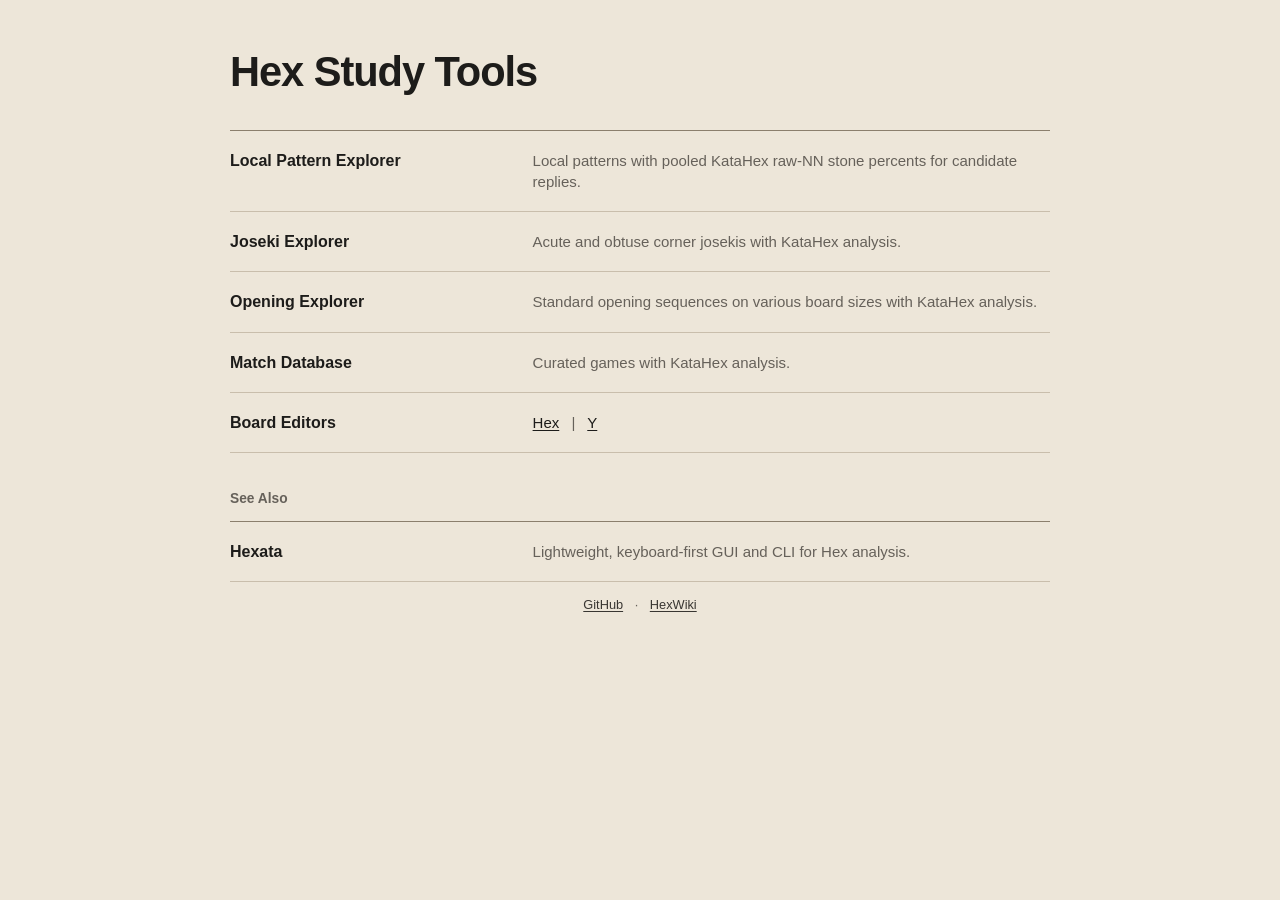
==== commit e320d24b: "Initial commit" ====
--- a/docs/index.html
+++ b/docs/index.html
@@ -15,23 +15,9 @@
 
       <section class="landing-grid" aria-label="Tools">
         <article class="landing-row">
-          <h2 class="editor-inline-links">
-            <a href="./hex.html">Hex Board</a>
-            <span class="inline-sep" aria-hidden="true">|</span>
-            <a href="./y.html">Y Board</a>
-          </h2>
-          <p class="support-copy">Board editors with in-browser KataHex analysis.</p>
-        </article>
-        <article class="landing-row">
           <h2><a href="./patterns.html">Local Pattern Explorer</a></h2>
           <p class="support-copy">
-            Local patterns with KataHex analysis.
-          </p>
-        </article>
-        <article class="landing-row">
-          <h2><a href="./openings.html">Opening Explorer</a></h2>
-          <p class="support-copy">
-            Opening lines with KataHex analysis.
+            Local patterns with pooled KataHex raw-NN stone percents for candidate replies.
           </p>
         </article>
         <article class="landing-row">
@@ -40,47 +26,45 @@
             Acute and obtuse corner josekis with KataHex analysis.
           </p>
         </article>
-      </section>
-
-      <aside class="home-related" aria-labelledby="see-also-title">
-        <h2 id="see-also-title">See also</h2>
         <article class="landing-row">
-          <h3><a href="https://github.com/hexanna1/hexata">Hexata <span class="link-tag">GitHub</span></a></h3>
+          <h2><a href="./openings.html">Opening Explorer</a></h2>
           <p class="support-copy">
-            Lightweight, keyboard-first GUI and CLI for Hex analysis.
+            Standard opening sequences on various board sizes with KataHex analysis.
           </p>
         </article>
         <article class="landing-row">
-          <h3 class="editor-inline-links">
-            <a href="./rex.html">Rex Solver</a>
-            <span class="inline-sep" aria-hidden="true">|</span>
-            <a href="./rexplus.html">Rex+ Solver</a>
-          </h3>
-          <p class="support-copy">
-            Exact solvers for Rex (6×6) and Rex+ (5×5).
-            See <a href="https://github.com/hexanna1/rexplus">GitHub</a> for 6×6 Rex+.
-          </p>
-        </article>
-        <article class="landing-row">
-          <h3><a href="https://github.com/hexanna1/dark-hex">Dark Hex <span class="link-tag">GitHub</span></a></h3>
-          <p class="support-copy">
-            Exact solutions and optimal strategies for 4×4 and 3×4 Dark Hex.
-          </p>
-        </article>
-        <article class="landing-row">
-          <h3><a href="./matches.html">Match Database <span class="link-tag">In progress</span></a></h3>
+          <h2><a href="./matches.html">Match Database</a></h2>
           <p class="support-copy">
             Curated games with KataHex analysis.
           </p>
         </article>
-      </aside>
+        <article class="landing-row">
+          <h2>Board Editors</h2>
+          <p class="support-copy editor-inline-links">
+            <a href="./hex.html">Hex</a>
+            <span class="inline-sep">|</span>
+            <a href="./y.html">Y</a>
+          </p>
+        </article>
+      </section>
+
+      <section class="related-section">
+        <h2 class="landing-section-title">See Also</h2>
+        <div class="related-grid">
+          <article class="landing-row">
+            <h2><a href="https://github.com/hexanna1/hexata">Hexata</a></h2>
+            <p class="support-copy">
+              Lightweight, keyboard-first GUI and CLI for Hex analysis.
+            </p>
+          </article>
+        </div>
+      </section>
 
       <footer class="page-footer">
-        <a href="https://github.com/hexanna1">GitHub</a>
-        <span class="footer-sep" aria-hidden="true">·</span>
+        <a href="https://github.com/hexanna1/hex-study">GitHub</a>
+        <span class="footer-sep">·</span>
         <a href="https://www.hexwiki.net/index.php/User:Hexanna">HexWiki</a>
       </footer>
     </main>
-    <script type="module" src="https://static.cloudflareinsights.com/beacon.min.js" data-cf-beacon='{"token": "e1156a581aca4e9bb358a3655fc3714b"}'></script>
   </body>
 </html>
--- a/docs/styles.css
+++ b/docs/styles.css
@@ -91,9 +91,10 @@
 
 .hero h1 {
   margin: 0;
-  font-size: 1.05rem;
+  font-size: 1.2rem;
   font-weight: 600;
   line-height: 1.2;
+  letter-spacing: -0.01em;
 }
 
 .site-mark {
@@ -110,6 +111,10 @@
   color: var(--ink);
 }
 
+.header-sep {
+  color: var(--line-strong);
+}
+
 .home-hero {
   display: block;
   padding: 32px 0 22px;
@@ -130,30 +135,24 @@
   align-items: stretch;
 }
 
-.landing-grid {
+.landing-grid,
+.related-grid {
   display: grid;
   grid-template-columns: 1fr;
   gap: 0;
   border-top: 1px solid var(--line-strong);
 }
 
-.home-related {
-  margin: 28px 0;
-  color: var(--muted);
-}
-
-.home-related h2 {
-  margin: 0 0 8px;
+.related-section {
+  margin-top: 36px;
+}
+
+.landing-section-title {
+  margin: 0 0 12px;
   font-size: 0.86rem;
   font-weight: 600;
-}
-
-.home-related .landing-row {
-  padding: 12px 0;
-}
-
-.home-related .landing-row:first-of-type {
-  border-top: 1px solid var(--line);
+  color: var(--muted);
+  letter-spacing: 0;
 }
 
 .landing-row {
@@ -165,21 +164,18 @@
   border-bottom: 1px solid var(--line);
 }
 
-.landing-row h2,
-.landing-row h3 {
+.landing-row h2 {
   margin: 0;
   font-size: 1rem;
   font-weight: 600;
 }
 
-.landing-row h2 a,
-.landing-row h3 a {
+.landing-row h2 a {
   color: var(--ink);
   text-decoration: none;
 }
 
-.landing-row h2 a:hover,
-.landing-row h3 a:hover {
+.landing-row h2 a:hover {
   color: var(--link);
   text-decoration: underline;
 }
@@ -188,22 +184,8 @@
   margin: 0;
 }
 
-.link-tag {
-  display: inline-block;
-  margin-left: 5px;
-  padding: 1px 5px;
-  border: 1px solid var(--line);
-  border-radius: 4px;
-  color: var(--muted);
-  font-size: 0.68rem;
-  font-weight: 400;
-  line-height: 1.4;
-  vertical-align: middle;
-  white-space: nowrap;
-}
-
 .editor-inline-links a {
-  display: inline-block;
+  color: var(--ink);
 }
 
 .inline-sep {
@@ -239,127 +221,6 @@
   margin-left: auto;
 }
 
-.analysis-controls {
-  display: flex;
-  align-items: center;
-  gap: 6px;
-  margin-left: 8px;
-  padding-left: 12px;
-  border-left: 1px solid var(--line-strong);
-}
-
-.analysis-model-choice {
-  max-width: 120px;
-  border: 1px solid var(--line-strong);
-  border-radius: var(--radius);
-  padding: 6px;
-  background: var(--surface);
-  color: var(--ink);
-  font: inherit;
-  font-size: 0.82rem;
-}
-
-.board-analysis-stage {
-  position: relative;
-}
-
-.board-analysis-readout {
-  position: absolute;
-  top: 8px;
-  right: 8px;
-  max-width: 38%;
-  pointer-events: none;
-  text-align: right;
-}
-
-.y-page .board-analysis-readout {
-  top: auto;
-  bottom: 8px;
-}
-
-.analysis-metrics {
-  display: flex;
-  flex-direction: column;
-  align-items: flex-end;
-}
-
-.analysis-settings p,
-.board-analysis-readout p {
-  margin: 0 0 4px;
-  margin-left: auto;
-  width: max-content;
-  max-width: 100%;
-  color: var(--muted);
-  font-size: 0.76rem;
-  line-height: 1.3;
-}
-
-.board-analysis-readout p:empty {
-  display: none;
-}
-
-.analysis-settings {
-  display: flex;
-  margin-top: 6px;
-  flex-direction: row;
-  flex-wrap: wrap;
-  align-items: center;
-  justify-content: flex-end;
-  gap: 6px;
-}
-
-.analysis-settings p {
-  margin: 0;
-}
-
-.analysis-control {
-  display: inline-flex;
-  align-items: center;
-  justify-content: center;
-  min-height: 30px;
-  padding: 3px 6px;
-  border: 0;
-  border-radius: 0;
-  background: transparent;
-  color: var(--link);
-  font: inherit;
-  font-size: 0.88rem;
-  line-height: 1.35;
-}
-
-.analysis-control:not(:disabled):hover,
-.analysis-control:not(:disabled):focus-visible,
-.analysis-control:not(:disabled).is-holding {
-  background: var(--surface-muted);
-}
-
-#analysis-batch {
-  min-width: 52px;
-}
-
-.analysis-noise-step {
-  min-width: 30px;
-  font-family: var(--font-mono);
-  touch-action: none;
-  -webkit-touch-callout: none;
-  -webkit-user-select: none;
-  user-select: none;
-}
-
-.analysis-control[aria-pressed]::before {
-  flex: none;
-  width: 8px;
-  height: 8px;
-  margin-right: 5px;
-  border: 1px solid currentColor;
-  border-radius: 50%;
-  content: "";
-}
-
-.analysis-control[aria-pressed="true"]::before {
-  background: currentColor;
-}
-
 .detail-panel {
   min-width: 0;
   padding: 2px 0 0 18px;
@@ -435,25 +296,8 @@
 }
 
 .board-reset,
-.board-end-turn,
 .board-random {
   padding: 6px 9px;
-}
-
-.board-end-turn[aria-disabled="true"] {
-  cursor: default;
-  opacity: 0.45;
-}
-
-.board-end-turn:not([aria-disabled="true"]) {
-  border-color: var(--ink);
-  background: var(--ink);
-  color: var(--surface);
-}
-
-.board-end-turn:not([aria-disabled="true"]):hover {
-  border-color: var(--ink);
-  background: var(--link);
 }
 
 .mode-toggle {
@@ -475,7 +319,7 @@
   background: transparent;
 }
 
-.mode-btn:last-of-type {
+.mode-btn:last-child {
   border-right: 0;
 }
 
@@ -570,7 +414,7 @@
   display: flex;
   align-items: center;
   gap: 6px;
-  touch-action: manipulation;
+  touch-action: none;
   -webkit-touch-callout: none;
   user-select: none;
 }
@@ -642,6 +486,11 @@
 
 .detail-inline-row > .button-row {
   flex-wrap: wrap;
+}
+
+.opening-size-buttons {
+  flex-wrap: nowrap;
+  gap: 6px;
 }
 
 .opening-size-buttons > button {
@@ -778,52 +627,6 @@
   position: relative;
 }
 
-.analysis-graph-wrap {
-  margin-top: 16px;
-}
-
-.analysis-eval-graph {
-  display: block;
-  width: 100%;
-  height: 164px;
-  cursor: pointer;
-}
-
-.analysis-graph-grid,
-.analysis-graph-cursor {
-  stroke: rgba(110, 89, 70, 0.3);
-  stroke-width: 1;
-}
-
-.analysis-graph-cursor {
-  stroke: var(--muted);
-  stroke-dasharray: 3 4;
-}
-
-.board-graph-card {
-  position: fixed;
-  z-index: 10;
-  width: min(230px, calc(100vw - 16px));
-  box-sizing: border-box;
-  padding: 8px;
-  border: 1px solid var(--line);
-  border-radius: var(--radius);
-  background: rgb(246, 241, 232);
-  box-shadow: 0 3px 12px rgba(0, 0, 0, 0.15);
-  pointer-events: none;
-}
-
-.board-graph-card p {
-  margin: 0 0 4px;
-  font-size: 0.75rem;
-}
-
-.board-graph-card svg {
-  display: block;
-  width: 100%;
-  height: 150px;
-}
-
 .eval-graph {
   display: block;
   width: 100%;
@@ -834,12 +637,33 @@
 .eval-graph-axis-label {
   fill: var(--muted);
   font-family: var(--font-mono);
+  pointer-events: none;
+}
+
+.eval-graph-label {
   font-size: 12px;
-  pointer-events: none;
+}
+
+.eval-graph-axis-label {
+  font-size: 12px;
 }
 
 .eval-graph-hit {
   cursor: pointer;
+}
+
+.eval-graph-tooltip {
+  position: absolute;
+  z-index: 2;
+  max-width: min(240px, calc(100% - 16px));
+  padding: 7px 9px;
+  border-radius: var(--radius);
+  background: rgba(32, 34, 31, 0.94);
+  color: rgb(246, 241, 232);
+  font-size: 0.78rem;
+  line-height: 1.25;
+  pointer-events: none;
+  transform: translateY(-100%);
 }
 
 .move-list {
@@ -872,14 +696,6 @@
   max-height: calc((1.35em * 15) + (4px * 14));
 }
 
-@media (min-width: 981px) {
-  .y-page .move-list,
-  .hex-page .move-list {
-    min-height: calc((1.35em * 8) + (4px * 7));
-    max-height: calc((1.35em * 8) + (4px * 7));
-  }
-}
-
 .move-list-row {
   display: grid;
   grid-template-columns: var(--move-list-ply-width) 1fr 1fr;
@@ -967,7 +783,7 @@
 .study-nav-group {
   display: flex;
   align-items: center;
-  gap: 0;
+  gap: 8px;
   min-width: 0;
 }
 
@@ -993,10 +809,6 @@
   user-select: none;
 }
 
-.move-pass-btn {
-  font-family: var(--font-ui);
-}
-
 .study-nav-btn:not([aria-disabled="true"]):hover,
 .study-nav-btn:not([aria-disabled="true"]):focus-visible,
 .study-nav-btn:not([aria-disabled="true"]).is-holding {
@@ -1188,11 +1000,6 @@
 }
 
 @media (hover: hover) {
-  .board-analysis-readout p {
-    pointer-events: auto;
-    cursor: default;
-  }
-
   .board-hover-hit.hoverable:hover {
     fill: var(--hover-fill, transparent);
   }
@@ -1230,17 +1037,8 @@
   opacity: 0.5;
 }
 
-.board-pv-ghost,
-.board-pv-label {
-  pointer-events: none;
-}
-
-.board-pv-label {
-  fill: rgb(250, 250, 250);
-  font-size: 12px;
-  font-weight: 700;
-  text-anchor: middle;
-  dominant-baseline: middle;
+.board-ghost-target {
+  opacity: 0.5;
 }
 
 .cell-text,
@@ -1281,7 +1079,7 @@
 
 @media (max-width: 980px) {
   .layout {
-    grid-template-columns: minmax(0, 1fr);
+    grid-template-columns: 1fr;
   }
 
   .detail-panel {
@@ -1291,7 +1089,6 @@
   }
 
   .board-panel {
-    min-width: 0;
     padding-right: 0;
   }
 
@@ -1332,31 +1129,6 @@
 
   .move-list-nav-stack > .move-list {
     order: 2;
-  }
-}
-
-@media (max-width: 620px), (hover: none) and (pointer: coarse) {
-  .board-analysis-readout {
-    position: static;
-    max-width: none;
-    display: flex;
-    flex-direction: column;
-    align-items: stretch;
-    margin-top: 6px;
-    pointer-events: auto;
-  }
-
-  .board-analysis-readout p {
-    margin-left: 0;
-    width: auto;
-  }
-
-  .analysis-metrics {
-    order: 0;
-    flex-direction: row;
-    flex-wrap: wrap;
-    justify-content: flex-end;
-    column-gap: 10px;
   }
 }
 
@@ -1415,8 +1187,7 @@
     padding: 15px 0;
   }
 
-  .landing-row h2,
-  .landing-row h3 {
+  .landing-row h2 {
     margin-bottom: 5px;
   }
 
@@ -1428,98 +1199,7 @@
     gap: 5px;
   }
 
-  .hex-page .study-nav,
-  .y-page .study-nav {
+  .opening-size-buttons {
     flex-wrap: wrap;
   }
 }
-
-.rex-board-status {
-  display: flex;
-  align-items: center;
-  flex-wrap: wrap;
-  gap: 16px;
-}
-
-.rex-result {
-  margin: 0;
-  color: var(--muted);
-  font-size: 0.8rem;
-  font-weight: 600;
-}
-
-.rex-result-red {
-  color: var(--red-text);
-}
-
-.rex-result-blue {
-  color: var(--blue-text);
-}
-
-.rex-move-list-row {
-  grid-template-columns: var(--move-list-ply-width) minmax(0, 1fr);
-  align-items: start;
-}
-
-.rex-turn-moves {
-  display: flex;
-  flex-wrap: wrap;
-  gap: 5px;
-  min-width: 0;
-}
-
-.rex-suggestions-panel {
-  display: flex;
-  align-items: flex-start;
-  justify-content: flex-end;
-  gap: 12px;
-  margin-top: 10px;
-  min-width: 0;
-}
-
-.rex-suggestions-panel[hidden] {
-  display: none;
-}
-
-.rex-suggestions-panel h2 {
-  flex: none;
-  margin: 0;
-  font-size: 0.86rem;
-  line-height: 30px;
-  text-align: right;
-}
-
-.rex-suggestions {
-  display: flex;
-  flex-wrap: wrap;
-  align-items: center;
-  justify-content: flex-end;
-  gap: 2px 6px;
-  flex: 0 1 auto;
-  min-width: 0;
-}
-
-.rex-suggestions > button {
-  flex: none;
-  max-width: 100%;
-  font-family: var(--font-mono);
-  white-space: normal;
-}
-
-.rex-suggestion-red {
-  color: var(--red-text);
-}
-
-.rex-suggestion-blue {
-  color: var(--blue-text);
-}
-
-@media (max-width: 620px) {
-  .rex-suggestions-panel {
-    display: block;
-  }
-
-  .rex-suggestions-panel h2 {
-    line-height: 1.35;
-  }
-}
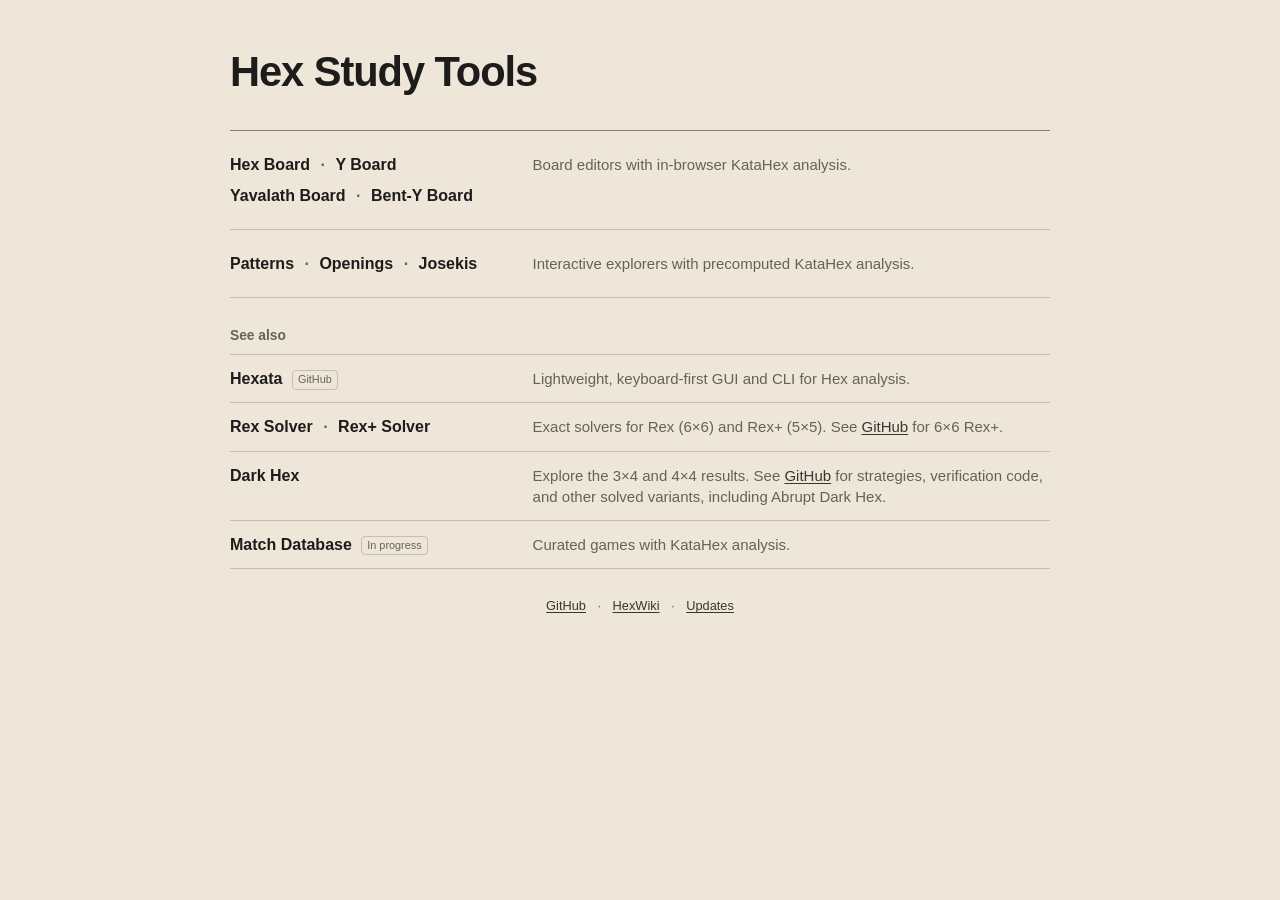
==== commit fa17c263: "Initial commit" ====
--- a/docs/index.html
+++ b/docs/index.html
@@ -13,58 +13,76 @@
         <h1>Hex Study Tools</h1>
       </header>
 
-      <section class="landing-grid" aria-label="Tools">
+      <section class="landing-grid home-tools" aria-label="Tools">
         <article class="landing-row">
-          <h2><a href="./patterns.html">Local Pattern Explorer</a></h2>
+          <h2 class="editor-inline-links">
+            <a href="./hex.html">Hex Board</a>
+            <span class="inline-sep" aria-hidden="true">·</span>
+            <a href="./y.html">Y Board</a>
+            <br>
+            <a href="./yavalath.html">Yavalath Board</a>
+            <span class="inline-sep" aria-hidden="true">·</span>
+            <a href="./benty.html">Bent-Y Board</a>
+          </h2>
           <p class="support-copy">
-            Local patterns with pooled KataHex raw-NN stone percents for candidate replies.
+            Board editors with in-browser KataHex analysis.
           </p>
         </article>
         <article class="landing-row">
-          <h2><a href="./joseki.html">Joseki Explorer</a></h2>
+          <h2 class="editor-inline-links">
+            <a href="./patterns.html">Patterns</a>
+            <span class="inline-sep" aria-hidden="true">·</span>
+            <a href="./openings.html">Openings</a>
+            <span class="inline-sep" aria-hidden="true">·</span>
+            <a href="./joseki.html">Josekis</a>
+          </h2>
           <p class="support-copy">
-            Acute and obtuse corner josekis with KataHex analysis.
+            Interactive explorers with precomputed KataHex analysis.
+          </p>
+        </article>
+      </section>
+
+      <aside class="home-related" aria-labelledby="see-also-title">
+        <h2 id="see-also-title">See also</h2>
+        <article class="landing-row">
+          <h3><a href="https://github.com/hexanna1/hexata">Hexata <span class="link-tag">GitHub</span></a></h3>
+          <p class="support-copy">
+            Lightweight, keyboard-first GUI and CLI for Hex analysis.
           </p>
         </article>
         <article class="landing-row">
-          <h2><a href="./openings.html">Opening Explorer</a></h2>
+          <h3 class="editor-inline-links">
+            <a href="./rex.html">Rex Solver</a>
+            <span class="inline-sep" aria-hidden="true">·</span>
+            <a href="./rexplus.html">Rex+ Solver</a>
+          </h3>
           <p class="support-copy">
-            Standard opening sequences on various board sizes with KataHex analysis.
+            Exact solvers for Rex (6×6) and Rex+ (5×5).
+            See <a href="https://github.com/hexanna1/rexplus">GitHub</a> for 6×6 Rex+.
           </p>
         </article>
         <article class="landing-row">
-          <h2><a href="./matches.html">Match Database</a></h2>
+          <h3><a href="./darkhex.html">Dark Hex</a></h3>
+          <p class="support-copy">
+            Explore the 3×4 and 4×4 results. See <a href="https://github.com/hexanna1/dark-hex">GitHub</a> for strategies, verification code, and other solved variants, including Abrupt Dark Hex.
+          </p>
+        </article>
+        <article class="landing-row">
+          <h3><a href="./matches.html">Match Database <span class="link-tag">In progress</span></a></h3>
           <p class="support-copy">
             Curated games with KataHex analysis.
           </p>
         </article>
-        <article class="landing-row">
-          <h2>Board Editors</h2>
-          <p class="support-copy editor-inline-links">
-            <a href="./hex.html">Hex</a>
-            <span class="inline-sep">|</span>
-            <a href="./y.html">Y</a>
-          </p>
-        </article>
-      </section>
-
-      <section class="related-section">
-        <h2 class="landing-section-title">See Also</h2>
-        <div class="related-grid">
-          <article class="landing-row">
-            <h2><a href="https://github.com/hexanna1/hexata">Hexata</a></h2>
-            <p class="support-copy">
-              Lightweight, keyboard-first GUI and CLI for Hex analysis.
-            </p>
-          </article>
-        </div>
-      </section>
+      </aside>
 
       <footer class="page-footer">
-        <a href="https://github.com/hexanna1/hex-study">GitHub</a>
-        <span class="footer-sep">·</span>
+        <a href="https://github.com/hexanna1">GitHub</a>
+        <span class="footer-sep" aria-hidden="true">·</span>
         <a href="https://www.hexwiki.net/index.php/User:Hexanna">HexWiki</a>
+        <span class="footer-sep" aria-hidden="true">·</span>
+        <a href="./updates.html">Updates</a>
       </footer>
     </main>
+    <script type="module" src="https://static.cloudflareinsights.com/beacon.min.js" data-cf-beacon='{"token": "e1156a581aca4e9bb358a3655fc3714b"}'></script>
   </body>
 </html>
--- a/docs/styles.css
+++ b/docs/styles.css
@@ -18,6 +18,7 @@
   --blue-text: rgb(35, 85, 195);
   --grid-edge: rgb(182, 182, 182);
   --radius: 2px;
+  --control-height: 30px;
 }
 
 * {
@@ -91,10 +92,9 @@
 
 .hero h1 {
   margin: 0;
-  font-size: 1.2rem;
+  font-size: 1.05rem;
   font-weight: 600;
   line-height: 1.2;
-  letter-spacing: -0.01em;
 }
 
 .site-mark {
@@ -111,8 +111,68 @@
   color: var(--ink);
 }
 
-.header-sep {
-  color: var(--line-strong);
+.related-nav {
+  position: relative;
+  font-size: 0.8rem;
+}
+
+::view-transition-group(root) {
+  animation-duration: 120ms;
+}
+
+.related-menu-toggle {
+  display: flex;
+  align-items: center;
+  gap: 6px;
+  padding: 0;
+  border: 0;
+  background: transparent;
+  color: var(--ink);
+  font: inherit;
+}
+
+.related-menu-toggle::after {
+  content: "";
+  width: 5px;
+  height: 5px;
+  border-right: 1px solid var(--muted);
+  border-bottom: 1px solid var(--muted);
+  transform: translateY(-2px) rotate(45deg);
+}
+
+.related-menu-toggle[aria-expanded="true"]::after {
+  transform: translateY(1px) rotate(225deg);
+}
+
+.related-menu-toggle:hover {
+  background: transparent;
+  text-decoration: underline;
+  text-underline-offset: 0.16em;
+}
+
+.related-menu-links {
+  position: absolute;
+  z-index: 10;
+  top: calc(100% + 7px);
+  left: 0;
+  min-width: 100%;
+  padding: 4px;
+  border: 1px solid var(--line-strong);
+  border-radius: var(--radius);
+  background: var(--surface);
+  box-shadow: 0 3px 10px rgb(29 28 26 / 0.12);
+}
+
+.related-menu-links a {
+  display: block;
+  padding: 8px 9px;
+  color: var(--ink);
+  text-decoration: none;
+  white-space: nowrap;
+}
+
+.related-menu-links a:hover {
+  background: var(--surface-muted);
 }
 
 .home-hero {
@@ -128,6 +188,257 @@
   letter-spacing: -0.025em;
 }
 
+.update-date {
+  margin: 24px 0 10px;
+  font-size: 1rem;
+  font-weight: 600;
+}
+
+.update-content p {
+  margin: 0;
+}
+
+.update-links {
+  display: grid;
+  grid-template-columns: repeat(2, minmax(0, max-content));
+  gap: 5px 20px;
+  margin-top: 8px;
+}
+
+.update-links a {
+  color: var(--ink);
+  font-weight: 600;
+}
+
+.landing-row h2 a.update-title-link {
+  text-decoration: underline;
+}
+
+.update-content ul {
+  margin: 8px 0 0;
+  padding-left: 1.2em;
+  color: var(--muted);
+}
+
+.update-content li + li {
+  margin-top: 5px;
+}
+
+.update-content strong {
+  color: var(--ink);
+  font-weight: 600;
+}
+
+.result-page h2 {
+  margin: 28px 0 8px;
+  font-size: 1.1rem;
+}
+
+.result-page p {
+  max-width: 70ch;
+}
+
+.result-value {
+  font-family: var(--font-mono);
+  overflow-wrap: anywhere;
+}
+
+.result-source {
+  margin: 16px 0;
+  font-weight: 600;
+}
+
+.strategy-example {
+  max-width: 70ch;
+  margin: 16px 0;
+  padding: 12px 16px;
+  border-left: 3px solid var(--line-strong);
+  background: var(--surface);
+}
+
+.strategy-example h3 {
+  margin: 0;
+  font-size: 0.95rem;
+}
+
+.strategy-example p {
+  margin: 8px 0 0;
+}
+
+.policy-inspector {
+  display: grid;
+  grid-template-columns: minmax(0, 1fr) minmax(0, 1fr);
+  gap: 16px;
+  margin-top: 16px;
+}
+
+.policy-inspector[hidden] {
+  display: none;
+}
+
+.policy-board {
+  display: block;
+  width: 100%;
+  max-width: 300px;
+}
+
+.policy-board .cell-text {
+  font-size: 10px;
+  font-weight: 600;
+}
+
+.policy-history,
+.policy-note {
+  color: var(--muted);
+  font-size: 0.82rem;
+}
+
+.policy-history {
+  display: flex;
+  flex-wrap: wrap;
+  gap: 2px;
+  margin-top: 8px;
+  min-height: calc(1.45em + 4px);
+}
+
+.policy-history button {
+  min-height: 0;
+  padding: 2px 4px;
+  border: 0;
+  background: transparent;
+  color: var(--link);
+  font-family: var(--font-mono);
+  font-size: 0.82rem;
+  font-weight: 400;
+}
+
+.policy-history button[aria-current="step"] {
+  background: var(--surface-muted);
+  font-weight: 600;
+}
+
+.policy-history button.policy-history-future {
+  text-decoration: underline dotted;
+  text-underline-offset: 3px;
+}
+
+.policy-history button.policy-history-red {
+  color: rgb(175, 38, 38);
+}
+
+.policy-history button.policy-history-blue {
+  color: var(--blue-text);
+}
+
+.policy-status {
+  min-height: 1.4em;
+  font-size: 0.9rem;
+}
+
+.policy-warning {
+  color: var(--muted);
+  font-size: 0.85rem;
+}
+
+.policy-outcomes,
+.policy-navigation,
+.policy-player {
+  display: flex;
+  flex-wrap: wrap;
+  gap: 5px;
+  margin-top: 8px;
+}
+
+.policy-outcomes[hidden] {
+  display: none;
+}
+
+.policy-outcomes button,
+.policy-navigation button {
+  padding: 5px 8px;
+  font-variant-numeric: tabular-nums;
+}
+
+.policy-player button[aria-pressed="true"] {
+  background: var(--surface-muted);
+  border-color: currentColor;
+}
+
+.policy-player #policy-red {
+  color: rgb(175, 38, 38);
+}
+
+.policy-player #policy-blue {
+  color: var(--blue-text);
+}
+
+.policy-board .policy-move,
+.policy-board .policy-last-probe {
+  cursor: pointer;
+}
+
+.result-boards {
+  display: grid;
+  grid-template-columns: repeat(auto-fit, minmax(min(100%, 240px), 1fr));
+  gap: 12px;
+  max-width: 70ch;
+}
+
+.result-board {
+  min-width: 0;
+  margin: 0;
+}
+
+.result-hex-board {
+  display: block;
+  width: 100%;
+  max-width: 380px;
+}
+
+.result-hex-board .cell-text {
+  font-size: 9px;
+  font-variant-numeric: tabular-nums;
+}
+
+.result-board details {
+  color: var(--muted);
+  font-size: 0.82rem;
+}
+
+.result-board summary {
+  cursor: pointer;
+}
+
+.result-data {
+  width: 100%;
+  border-collapse: collapse;
+  font-size: 0.85rem;
+  text-align: center;
+  font-variant-numeric: tabular-nums;
+}
+
+.result-data caption {
+  margin-bottom: 8px;
+  font-weight: 600;
+  text-align: left;
+}
+
+.result-data th,
+.result-data td {
+  padding: 8px 4px;
+}
+
+.result-data th {
+  color: var(--muted);
+  font-weight: 500;
+}
+
+.result-data td {
+  border: 1px solid var(--line);
+  background: var(--surface);
+  color: var(--ink);
+}
+
 .layout {
   display: grid;
   grid-template-columns: minmax(0, 1.58fr) minmax(280px, 0.74fr);
@@ -135,24 +446,30 @@
   align-items: stretch;
 }
 
-.landing-grid,
-.related-grid {
+.landing-grid {
   display: grid;
   grid-template-columns: 1fr;
   gap: 0;
   border-top: 1px solid var(--line-strong);
 }
 
-.related-section {
-  margin-top: 36px;
-}
-
-.landing-section-title {
-  margin: 0 0 12px;
+.home-related {
+  margin: 28px 0;
+  color: var(--muted);
+}
+
+.home-related h2 {
+  margin: 0 0 8px;
   font-size: 0.86rem;
   font-weight: 600;
-  color: var(--muted);
-  letter-spacing: 0;
+}
+
+.home-related .landing-row {
+  padding: 12px 0;
+}
+
+.home-related .landing-row:first-of-type {
+  border-top: 1px solid var(--line);
 }
 
 .landing-row {
@@ -164,18 +481,29 @@
   border-bottom: 1px solid var(--line);
 }
 
-.landing-row h2 {
+.home-tools .landing-row {
+  grid-template-columns: minmax(16rem, 0.7fr) minmax(0, 1.3fr);
+}
+
+.home-tools .landing-row h2 a {
+  padding-block: 4px;
+}
+
+.landing-row h2,
+.landing-row h3 {
   margin: 0;
   font-size: 1rem;
   font-weight: 600;
 }
 
-.landing-row h2 a {
+.landing-row h2 a,
+.landing-row h3 a {
   color: var(--ink);
   text-decoration: none;
 }
 
-.landing-row h2 a:hover {
+.landing-row h2 a:hover,
+.landing-row h3 a:hover {
   color: var(--link);
   text-decoration: underline;
 }
@@ -184,12 +512,26 @@
   margin: 0;
 }
 
+.link-tag {
+  display: inline-block;
+  margin-left: 5px;
+  padding: 1px 5px;
+  border: 1px solid var(--line);
+  border-radius: 4px;
+  color: var(--muted);
+  font-size: 0.68rem;
+  font-weight: 400;
+  line-height: 1.4;
+  vertical-align: middle;
+  white-space: nowrap;
+}
+
 .editor-inline-links a {
-  color: var(--ink);
+  display: inline-block;
 }
 
 .inline-sep {
-  margin: 0 8px;
+  margin: 0 6px;
   color: var(--muted);
 }
 
@@ -221,6 +563,208 @@
   margin-left: auto;
 }
 
+.board-topbar-controls {
+  display: flex;
+  flex-wrap: wrap;
+  align-items: center;
+  justify-content: flex-end;
+  gap: 8px;
+  margin-left: auto;
+}
+
+.board-editor-page .board-topbar {
+  gap: 8px;
+}
+
+.board-editor-page .board-controls {
+  margin-left: 0;
+}
+
+.board-size-control .board-size-stepper {
+  gap: 4px;
+}
+
+.board-size-control .study-nav-btn {
+  min-width: 28px;
+  min-height: var(--control-height);
+  touch-action: none;
+}
+
+.board-size-control .board-size-input {
+  flex-basis: 38px;
+  width: 38px;
+  height: var(--control-height);
+  padding: 3px 6px;
+  font-size: 16px;
+}
+
+.analysis-model-choice {
+  max-width: 120px;
+  min-height: var(--control-height);
+  border: 0;
+  border-radius: 0;
+  padding: 3px 6px;
+  background: transparent;
+  color: var(--ink);
+  font: inherit;
+  font-size: 0.88rem;
+}
+
+@media (hover: hover) {
+  .analysis-model-choice:hover {
+    background: var(--surface-muted);
+  }
+}
+
+.board-analysis-stage {
+  position: relative;
+}
+
+.board-analysis-readout {
+  position: absolute;
+  top: 8px;
+  right: 8px;
+  max-width: 38%;
+  pointer-events: none;
+  text-align: right;
+}
+
+.y-page .board-analysis-readout,
+.yavalath-page .board-analysis-readout,
+.benty-page .board-analysis-readout {
+  top: auto;
+  bottom: 8px;
+}
+
+.analysis-metrics {
+  display: flex;
+  flex-direction: column;
+  align-items: flex-end;
+}
+
+.board-analysis-readout p {
+  margin: 0 0 4px;
+  margin-left: auto;
+  width: max-content;
+  max-width: 100%;
+  color: var(--muted);
+  font-size: 0.76rem;
+  line-height: 1.3;
+}
+
+.board-analysis-readout p:empty {
+  display: none;
+}
+
+.analysis-toolbar {
+  display: flex;
+  margin-top: 6px;
+  flex-wrap: wrap;
+  align-items: center;
+  justify-content: flex-end;
+  gap: 6px 12px;
+}
+
+.analysis-run-controls,
+.analysis-settings,
+.analysis-noise-controls {
+  display: flex;
+  flex: none;
+  align-items: center;
+}
+
+.analysis-run-controls {
+  gap: 6px;
+}
+
+.analysis-settings {
+  gap: 2px;
+}
+
+.analysis-noise-controls {
+  white-space: nowrap;
+}
+
+#analysis-noise {
+  color: var(--muted);
+}
+
+#analysis-toggle {
+  min-width: 62px;
+  font-weight: 600;
+}
+
+#analysis-toggle::before {
+  border-width: 1.5px;
+}
+
+.text-control {
+  display: inline-flex;
+  align-items: center;
+  justify-content: center;
+  min-height: var(--control-height);
+  padding: 3px 6px;
+  border: 0;
+  border-radius: 0;
+  background: transparent;
+  color: var(--link);
+  font: inherit;
+}
+
+.text-control,
+#analysis-noise {
+  font-size: 0.88rem;
+  line-height: 1.35;
+}
+
+.text-controls {
+  display: flex;
+  flex-wrap: wrap;
+  align-items: center;
+  gap: 2px;
+  touch-action: manipulation;
+  -webkit-touch-callout: none;
+  -webkit-user-select: none;
+  user-select: none;
+}
+
+.board-controls > .text-controls {
+  flex-wrap: nowrap;
+}
+
+.text-control:not(:disabled):hover,
+.text-control:not(:disabled):focus-visible,
+.text-control:not(:disabled).is-holding {
+  background: var(--surface-muted);
+}
+
+#analysis-batch {
+  min-width: 52px;
+}
+
+.analysis-noise-step {
+  min-width: 30px;
+  touch-action: none;
+  -webkit-touch-callout: none;
+  -webkit-user-select: none;
+  user-select: none;
+}
+
+.text-control[aria-pressed]::before {
+  flex: none;
+  width: 8px;
+  height: 8px;
+  margin-right: 5px;
+  border: 1px solid currentColor;
+  border-radius: 50%;
+  transform: translateY(0.5px);
+  content: "";
+}
+
+.text-control[aria-pressed="true"]::before {
+  background: currentColor;
+}
+
 .detail-panel {
   min-width: 0;
   padding: 2px 0 0 18px;
@@ -230,13 +774,9 @@
   gap: 20px;
 }
 
-.button-row,
 .input-row {
   display: flex;
   gap: 10px;
-}
-
-.input-row {
   align-items: center;
   margin-bottom: 8px;
 }
@@ -245,6 +785,9 @@
   width: 100%;
   min-height: 560px;
   display: block;
+  touch-action: manipulation;
+  -webkit-touch-callout: none;
+  -webkit-user-select: none;
   user-select: none;
 }
 
@@ -252,14 +795,15 @@
   min-height: 620px;
 }
 
-.study-board-wide.y-board,
-.study-board-wide.hex-board {
-  height: clamp(520px, 68vh, 720px);
-  min-height: 520px;
+.board-editor-page .study-board-wide {
+  height: auto;
+  min-height: 0;
+  max-height: max(240px, calc(100vh - 205px));
   aspect-ratio: auto;
 }
 
-.study-board-wide .cell-text {
+.study-board-wide .cell-text,
+.study-board-wide .board-pv-label {
   font-size: var(--study-cell-font-size, 12px);
 }
 
@@ -282,6 +826,7 @@
   font-weight: 600;
   line-height: 1.2;
   cursor: pointer;
+  touch-action: manipulation;
   transition: background-color 100ms ease, border-color 100ms ease, color 100ms ease;
 }
 
@@ -296,66 +841,92 @@
 }
 
 .board-reset,
-.board-random {
+.board-end-turn,
+.board-random,
+.line-load-btn {
+  height: var(--control-height);
   padding: 6px 9px;
 }
 
-.mode-toggle {
-  display: flex;
-  gap: 0;
-  padding: 0;
-  border: 1px solid var(--line-strong);
-  border-radius: var(--radius);
-  background: var(--surface);
-  overflow: hidden;
-}
-
-.mode-btn {
-  margin: 0;
-  padding: 6px 8px;
-  border: 0;
-  border-right: 1px solid var(--line);
-  border-radius: 0;
-  background: transparent;
-}
-
-.mode-btn:last-child {
-  border-right: 0;
-}
-
-.mode-btn:focus-visible {
-  outline-offset: -2px;
-}
-
-.mode-btn-compact {
-  min-width: 30px;
-}
-
-.mode-btn-wide {
-  min-width: 64px;
-}
-
-.mode-btn.is-active {
-  background: var(--ink);
-  color: var(--surface);
-}
-
-.mode-btn:hover {
-  background: var(--surface-muted);
-}
-
-.mode-btn.is-active:hover {
-  background: var(--ink);
-}
-
-.mode-btn.is-active:focus-visible {
-  outline-color: var(--surface);
-}
-
-.button-row > button.is-active {
+.board-end-turn[aria-disabled="true"] {
+  cursor: default;
+  opacity: 0.45;
+}
+
+.board-end-turn:not([aria-disabled="true"]) {
   border-color: var(--ink);
   background: var(--ink);
   color: var(--surface);
+}
+
+.board-end-turn:not([aria-disabled="true"]):hover {
+  border-color: var(--ink);
+  background: var(--link);
+}
+
+.mode-toggle {
+  display: flex;
+  gap: 3px;
+  padding: 0;
+  touch-action: manipulation;
+  -webkit-touch-callout: none;
+  -webkit-user-select: none;
+  user-select: none;
+}
+
+.mode-btn {
+  display: inline-flex;
+  position: relative;
+  isolation: isolate;
+  align-items: center;
+  justify-content: center;
+  min-width: 34px;
+  width: 34px;
+  min-height: 34px;
+  height: 34px;
+  margin: 0;
+  padding: 0;
+  border: 0;
+  border-radius: 50%;
+  background: transparent;
+  font-size: 0.88rem;
+  font-weight: 400;
+  line-height: 1.35;
+}
+
+.mode-btn::before {
+  position: absolute;
+  z-index: -1;
+  inset: 2px;
+  border-radius: 50%;
+  content: "";
+  pointer-events: none;
+  transition: background-color 100ms ease;
+}
+
+.mode-btn:focus-visible {
+  outline-offset: 1px;
+}
+
+.mode-btn.is-active {
+  color: var(--surface);
+  font-weight: 600;
+}
+
+.mode-btn.is-active::before {
+  background: var(--ink);
+}
+
+.mode-btn:hover {
+  background: transparent;
+}
+
+.mode-btn:not(:disabled):hover::before {
+  background: var(--surface-muted);
+}
+
+.mode-btn.is-active:not(:disabled):hover::before {
+  background: var(--link);
 }
 
 .turn-indicator {
@@ -414,7 +985,7 @@
   display: flex;
   align-items: center;
   gap: 6px;
-  touch-action: none;
+  touch-action: manipulation;
   -webkit-touch-callout: none;
   user-select: none;
 }
@@ -456,8 +1027,6 @@
 
 .symmetry-btn {
   min-width: 34px;
-  padding: 8px 8px;
-  font-size: 0.82rem;
 }
 
 .detail-section h2 {
@@ -484,19 +1053,20 @@
   flex: 0 0 auto;
 }
 
-.detail-inline-row > .button-row {
-  flex-wrap: wrap;
-}
-
-.opening-size-buttons {
-  flex-wrap: nowrap;
-  gap: 6px;
-}
-
-.opening-size-buttons > button {
-  min-width: 34px;
-  padding: 8px 8px;
-  font-size: 0.82rem;
+.board-editor-page .study-nav .study-nav-btn {
+  min-height: 44px;
+}
+
+.board-editor-page .line-input {
+  font-size: 16px;
+}
+
+.board-display-controls {
+  display: flex;
+  align-items: center;
+  gap: 12px;
+  margin-top: 12px;
+  touch-action: manipulation;
 }
 
 .canonical-row > .copyable-code {
@@ -509,21 +1079,79 @@
   min-width: 0;
 }
 
+.line-load-row,
+.copyable-code {
+  --control-height: 32px;
+}
+
 .line-load-row {
   display: flex;
-  align-items: center;
+  align-items: stretch;
   gap: 8px;
   min-width: 0;
 }
 
 .line-input {
-  padding: 10px 12px;
+  height: var(--control-height);
+  padding: 3px 9px;
   line-height: 1.35;
+}
+
+.line-copy-field {
+  position: relative;
+  display: flex;
+  flex: 1;
+  min-width: 0;
+}
+
+.line-copy-field > .line-input {
+  width: 100%;
+  padding-right: 39px;
+}
+
+.line-copy-btn {
+  position: absolute;
+  inset: 1px 1px 1px auto;
+  display: flex;
+  align-items: center;
+  justify-content: center;
+  width: 30px;
+  padding: 0;
+  border: 0;
+  border-left: 1px solid var(--line);
+  border-radius: 0;
+  color: var(--muted);
+}
+
+.line-copy-btn:focus-visible {
+  outline-offset: -2px;
+}
+
+.copy-icon {
+  width: 17px;
+  height: 17px;
+  fill: none;
+  stroke: currentColor;
+  stroke-width: 1.5;
+  stroke-linecap: round;
+  stroke-linejoin: round;
+}
+
+.copy-icon .copy-success,
+.copy-icon .copy-failure,
+[data-copy-label="Copied"] .copy-mark,
+[data-copy-label="Copy failed"] .copy-mark {
+  display: none;
+}
+
+[data-copy-label="Copied"] .copy-success,
+[data-copy-label="Copy failed"] .copy-failure {
+  display: initial;
 }
 
 .line-load-btn {
   flex: 0 0 auto;
-  padding: 10px 12px;
+  min-width: 56px;
 }
 
 .canonical-stack {
@@ -539,33 +1167,40 @@
   position: relative;
   display: block;
   width: 100%;
-  padding: 10px 88px 10px 12px;
+  height: var(--control-height);
+  padding: 3px 39px 3px 9px;
   border-radius: var(--radius);
   border: 1px solid var(--line-strong);
   background: var(--surface);
   text-align: left;
+  font-size: 16px;
+  font-weight: 400;
+  line-height: 1.35;
+  cursor: pointer;
+  font-family: var(--font-mono);
+}
+
+.copyable-code::after {
+  position: absolute;
+  inset: 0 0 0 auto;
+  width: 30px;
+  border-left: 1px solid var(--line);
+  content: "";
+  pointer-events: none;
+}
+
+.copy-value {
+  display: block;
   white-space: nowrap;
   overflow: hidden;
   text-overflow: ellipsis;
-  font-size: 0.86rem;
-  line-height: 1.35;
-  cursor: pointer;
-  font-family: var(--font-mono);
-}
-
-.copyable-code::after {
+}
+
+.copyable-code > .copy-icon {
   position: absolute;
   top: 50%;
-  right: 10px;
-  padding-left: 10px;
-  border-left: 1px solid var(--line);
-  background: var(--surface);
-  color: var(--muted);
-  content: attr(data-copy-label);
-  font-family: var(--font-ui);
-  font-size: 0.72rem;
-  font-weight: 600;
-  pointer-events: none;
+  right: 7px;
+  color: var(--muted);
   transform: translateY(-50%);
 }
 
@@ -573,10 +1208,6 @@
   border-color: var(--line-strong);
   background: var(--surface-hover);
   color: var(--ink);
-}
-
-.copyable-code:hover::after {
-  background: var(--surface-hover);
 }
 
 .match-game-controls {
@@ -627,6 +1258,52 @@
   position: relative;
 }
 
+.analysis-graph-wrap {
+  margin-top: 16px;
+}
+
+.analysis-eval-graph {
+  display: block;
+  width: 100%;
+  height: 164px;
+  cursor: pointer;
+}
+
+.analysis-graph-grid,
+.analysis-graph-cursor {
+  stroke: rgba(110, 89, 70, 0.3);
+  stroke-width: 1;
+}
+
+.analysis-graph-cursor {
+  stroke: var(--muted);
+  stroke-dasharray: 3 4;
+}
+
+.board-graph-card {
+  position: fixed;
+  z-index: 10;
+  width: min(230px, calc(100vw - 16px));
+  box-sizing: border-box;
+  padding: 8px;
+  border: 1px solid var(--line);
+  border-radius: var(--radius);
+  background: rgb(246, 241, 232);
+  box-shadow: 0 3px 12px rgba(0, 0, 0, 0.15);
+  pointer-events: none;
+}
+
+.board-graph-card p {
+  margin: 0 0 4px;
+  font-size: 0.75rem;
+}
+
+.board-graph-card svg {
+  display: block;
+  width: 100%;
+  height: 150px;
+}
+
 .eval-graph {
   display: block;
   width: 100%;
@@ -637,33 +1314,12 @@
 .eval-graph-axis-label {
   fill: var(--muted);
   font-family: var(--font-mono);
+  font-size: 12px;
   pointer-events: none;
-}
-
-.eval-graph-label {
-  font-size: 12px;
-}
-
-.eval-graph-axis-label {
-  font-size: 12px;
 }
 
 .eval-graph-hit {
   cursor: pointer;
-}
-
-.eval-graph-tooltip {
-  position: absolute;
-  z-index: 2;
-  max-width: min(240px, calc(100% - 16px));
-  padding: 7px 9px;
-  border-radius: var(--radius);
-  background: rgba(32, 34, 31, 0.94);
-  color: rgb(246, 241, 232);
-  font-size: 0.78rem;
-  line-height: 1.25;
-  pointer-events: none;
-  transform: translateY(-100%);
 }
 
 .move-list {
@@ -690,10 +1346,10 @@
   margin-top: 10px;
 }
 
-.y-page .move-list,
+.board-editor-page .move-list,
 .hex-page .move-list {
-  min-height: calc((1.35em * 15) + (4px * 14));
-  max-height: calc((1.35em * 15) + (4px * 14));
+  min-height: calc((1.35em * 12) + (4px * 11) + 18px);
+  max-height: calc((1.35em * 12) + (4px * 11) + 18px);
 }
 
 .move-list-row {
@@ -775,15 +1431,16 @@
   color: var(--muted);
   font-size: 0.88rem;
   line-height: 1.35;
-  touch-action: none;
+  touch-action: manipulation;
   -webkit-touch-callout: none;
+  -webkit-user-select: none;
   user-select: none;
 }
 
 .study-nav-group {
   display: flex;
   align-items: center;
-  gap: 8px;
+  gap: 0;
   min-width: 0;
 }
 
@@ -809,6 +1466,18 @@
   user-select: none;
 }
 
+.study-nav .study-nav-btn {
+  touch-action: none;
+}
+
+.move-pass-btn {
+  font-family: var(--font-ui);
+}
+
+.move-pass-btn[hidden] {
+  display: none;
+}
+
 .study-nav-btn:not([aria-disabled="true"]):hover,
 .study-nav-btn:not([aria-disabled="true"]):focus-visible,
 .study-nav-btn:not([aria-disabled="true"]).is-holding {
@@ -975,6 +1644,23 @@
   stroke-width: 0.75;
 }
 
+.benty-board {
+  --study-cell-font-size: 15px;
+  --study-stack-font-size: 15px;
+  --study-cell-stroke-width: 1.7;
+}
+
+.benty-board .board-hex {
+  stroke-width: 1.7;
+  vector-effect: non-scaling-stroke;
+}
+
+.benty-board line {
+  vector-effect: non-scaling-stroke;
+}
+
+/* Decorative borders and faces let touches reach the cell hit targets. */
+.board line,
 .board-hex-face {
   pointer-events: none;
 }
@@ -1000,6 +1686,11 @@
 }
 
 @media (hover: hover) {
+  .board-analysis-readout p {
+    pointer-events: auto;
+    cursor: default;
+  }
+
   .board-hover-hit.hoverable:hover {
     fill: var(--hover-fill, transparent);
   }
@@ -1037,8 +1728,17 @@
   opacity: 0.5;
 }
 
-.board-ghost-target {
-  opacity: 0.5;
+.board-pv-ghost,
+.board-pv-label {
+  pointer-events: none;
+}
+
+.board-pv-label {
+  fill: rgb(250, 250, 250);
+  font-size: 12px;
+  font-weight: 700;
+  text-anchor: middle;
+  dominant-baseline: middle;
 }
 
 .cell-text,
@@ -1079,7 +1779,7 @@
 
 @media (max-width: 980px) {
   .layout {
-    grid-template-columns: 1fr;
+    grid-template-columns: minmax(0, 1fr);
   }
 
   .detail-panel {
@@ -1089,6 +1789,7 @@
   }
 
   .board-panel {
+    min-width: 0;
     padding-right: 0;
   }
 
@@ -1096,10 +1797,10 @@
     min-height: 0;
   }
 
-  .study-board-wide.y-board,
-  .study-board-wide.hex-board {
+  .board-editor-page .study-board-wide {
     height: auto;
     min-height: 0;
+    max-height: none;
   }
 
   .eval-graph {
@@ -1129,6 +1830,36 @@
 
   .move-list-nav-stack > .move-list {
     order: 2;
+  }
+}
+
+@media (max-width: 620px), (hover: none) and (pointer: coarse) {
+  .analysis-run-controls {
+    flex-basis: 100%;
+    justify-content: flex-end;
+  }
+
+  .board-analysis-readout {
+    position: static;
+    max-width: none;
+    display: flex;
+    flex-direction: column;
+    align-items: stretch;
+    margin-top: 6px;
+    pointer-events: auto;
+  }
+
+  .board-analysis-readout p {
+    margin-left: 0;
+    width: auto;
+  }
+
+  .analysis-metrics {
+    order: 0;
+    flex-direction: row;
+    flex-wrap: wrap;
+    justify-content: flex-end;
+    column-gap: 10px;
   }
 }
 
@@ -1187,8 +1918,17 @@
     padding: 15px 0;
   }
 
-  .landing-row h2 {
+  .landing-row h2,
+  .landing-row h3 {
     margin-bottom: 5px;
+  }
+
+  .update-links {
+    margin: 0 0 12px;
+  }
+
+  .policy-inspector {
+    grid-template-columns: 1fr;
   }
 
   .board-panel {
@@ -1198,8 +1938,94 @@
   .board-controls {
     gap: 5px;
   }
-
-  .opening-size-buttons {
-    flex-wrap: wrap;
-  }
-}
+}
+
+.rex-board-status {
+  display: flex;
+  align-items: center;
+  flex-wrap: wrap;
+  gap: 16px;
+}
+
+.rex-result {
+  margin: 0;
+  color: var(--muted);
+  font-size: 0.8rem;
+  font-weight: 600;
+}
+
+.rex-result-red {
+  color: var(--red-text);
+}
+
+.rex-result-blue {
+  color: var(--blue-text);
+}
+
+.rex-move-list-row {
+  grid-template-columns: var(--move-list-ply-width) minmax(0, 1fr);
+  align-items: start;
+}
+
+.rex-turn-moves {
+  display: flex;
+  flex-wrap: wrap;
+  gap: 5px;
+  min-width: 0;
+}
+
+.rex-suggestions-panel {
+  display: flex;
+  align-items: flex-start;
+  justify-content: flex-end;
+  gap: 12px;
+  margin-top: 10px;
+  min-width: 0;
+}
+
+.rex-suggestions-panel[hidden] {
+  display: none;
+}
+
+.rex-suggestions-panel h2 {
+  flex: none;
+  margin: 0;
+  font-size: 0.86rem;
+  line-height: 30px;
+  text-align: right;
+}
+
+.rex-suggestions {
+  display: flex;
+  flex-wrap: wrap;
+  align-items: center;
+  justify-content: flex-end;
+  gap: 2px 6px;
+  flex: 0 1 auto;
+  min-width: 0;
+}
+
+.rex-suggestions > button {
+  flex: none;
+  max-width: 100%;
+  font-family: var(--font-mono);
+  white-space: normal;
+}
+
+.rex-suggestion-red {
+  color: var(--red-text);
+}
+
+.rex-suggestion-blue {
+  color: var(--blue-text);
+}
+
+@media (max-width: 620px) {
+  .rex-suggestions-panel {
+    display: block;
+  }
+
+  .rex-suggestions-panel h2 {
+    line-height: 1.35;
+  }
+}
